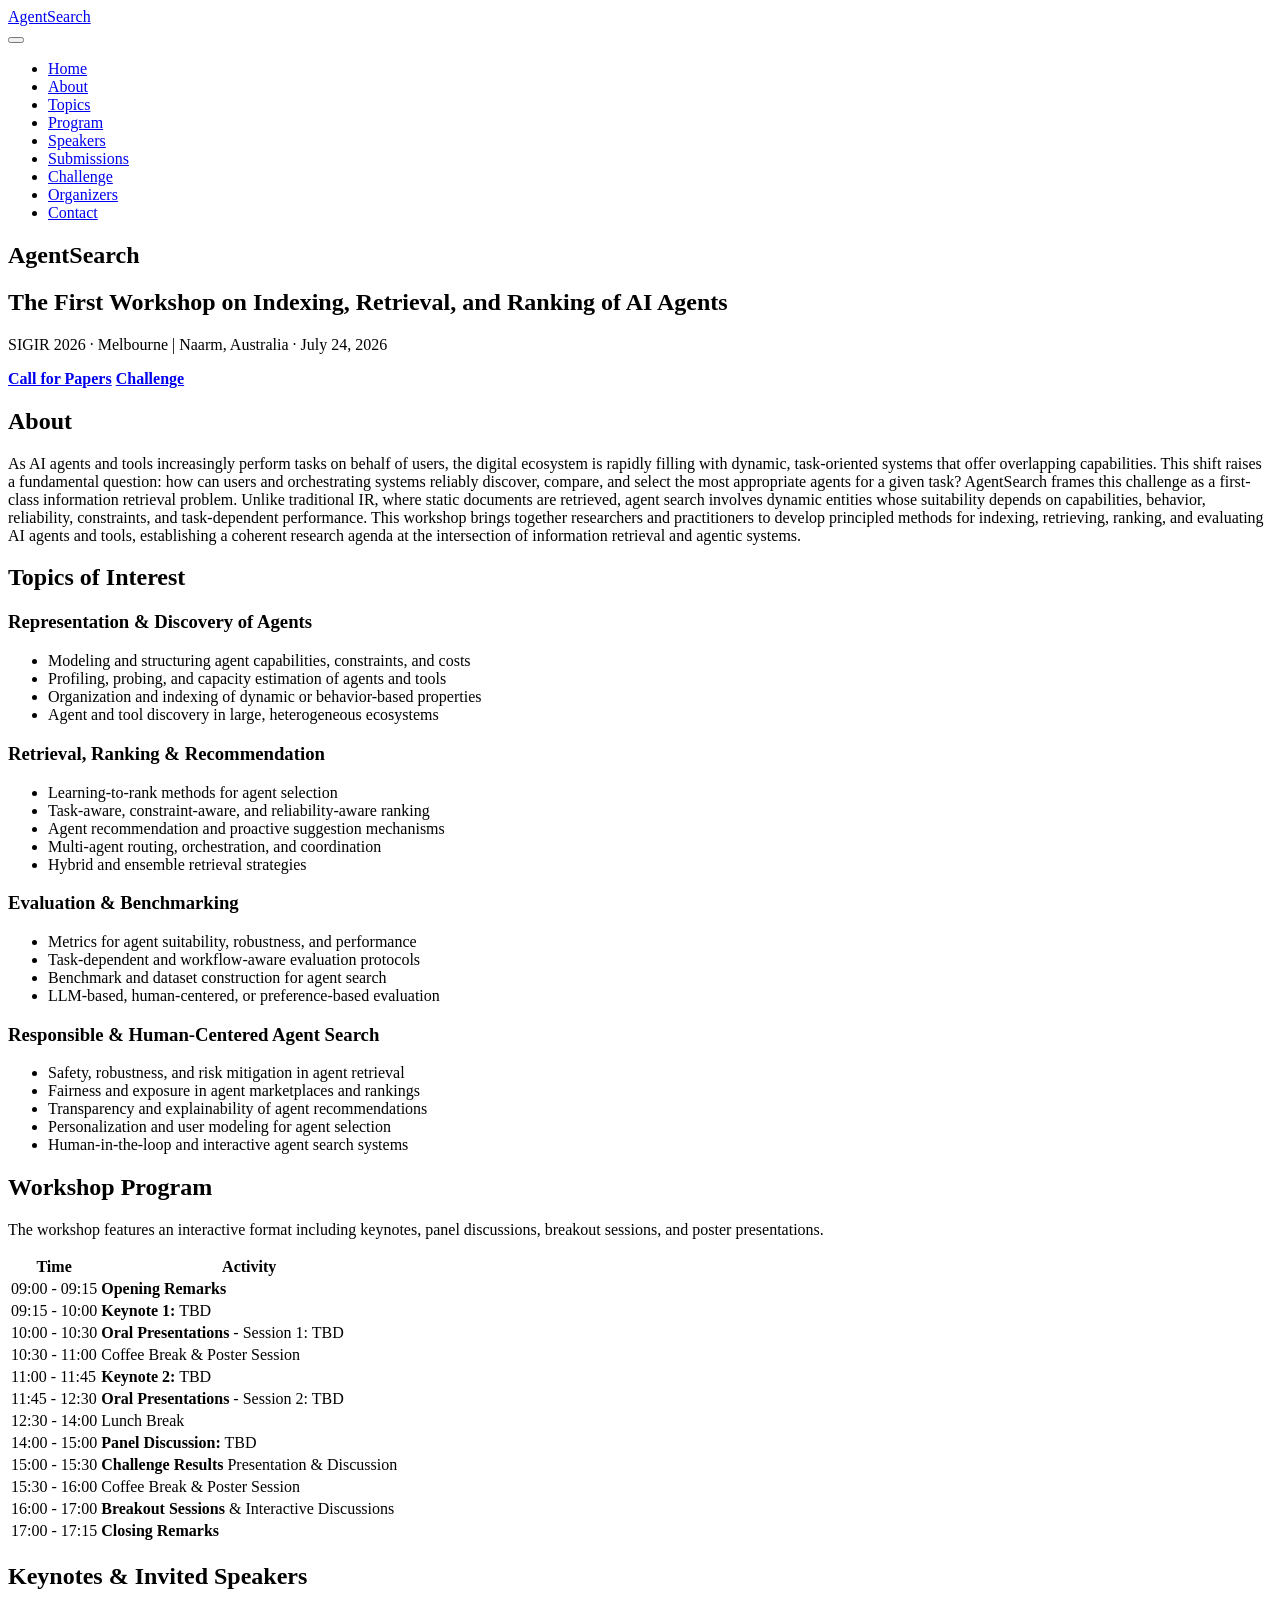
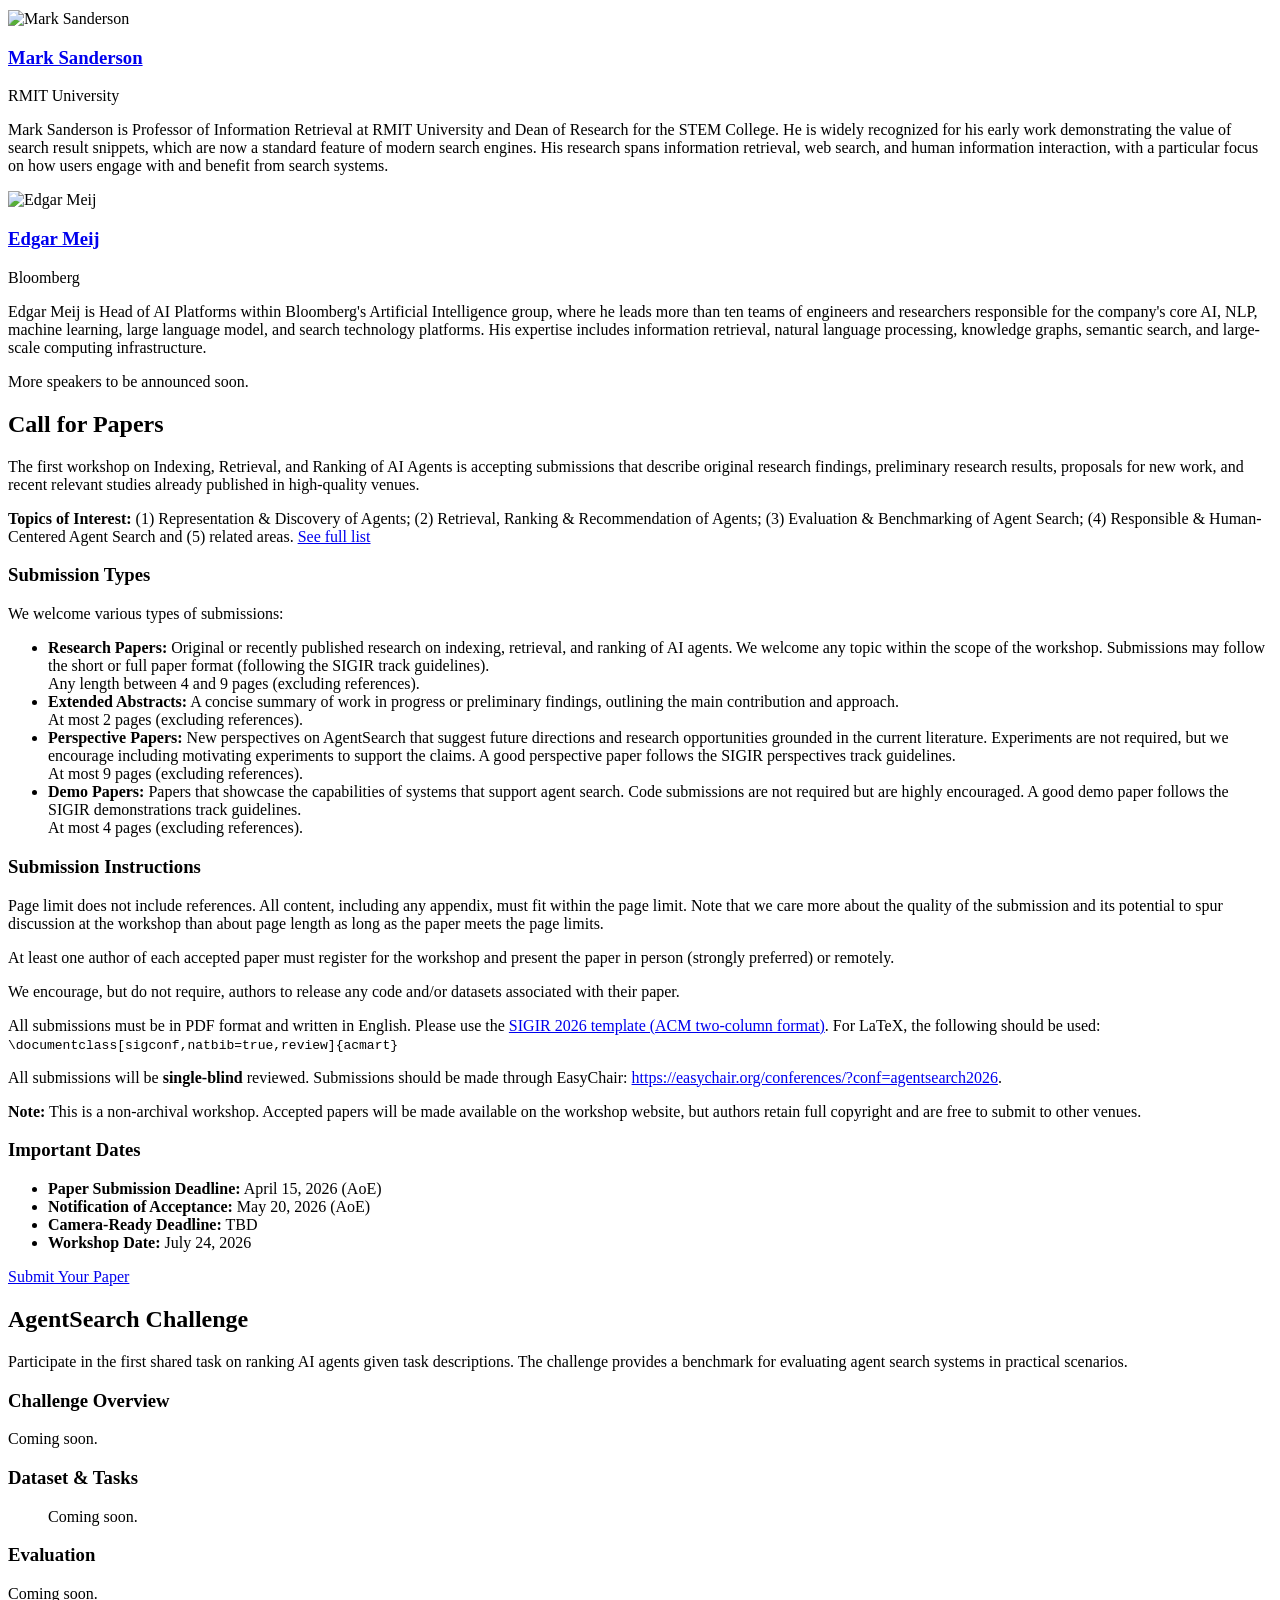
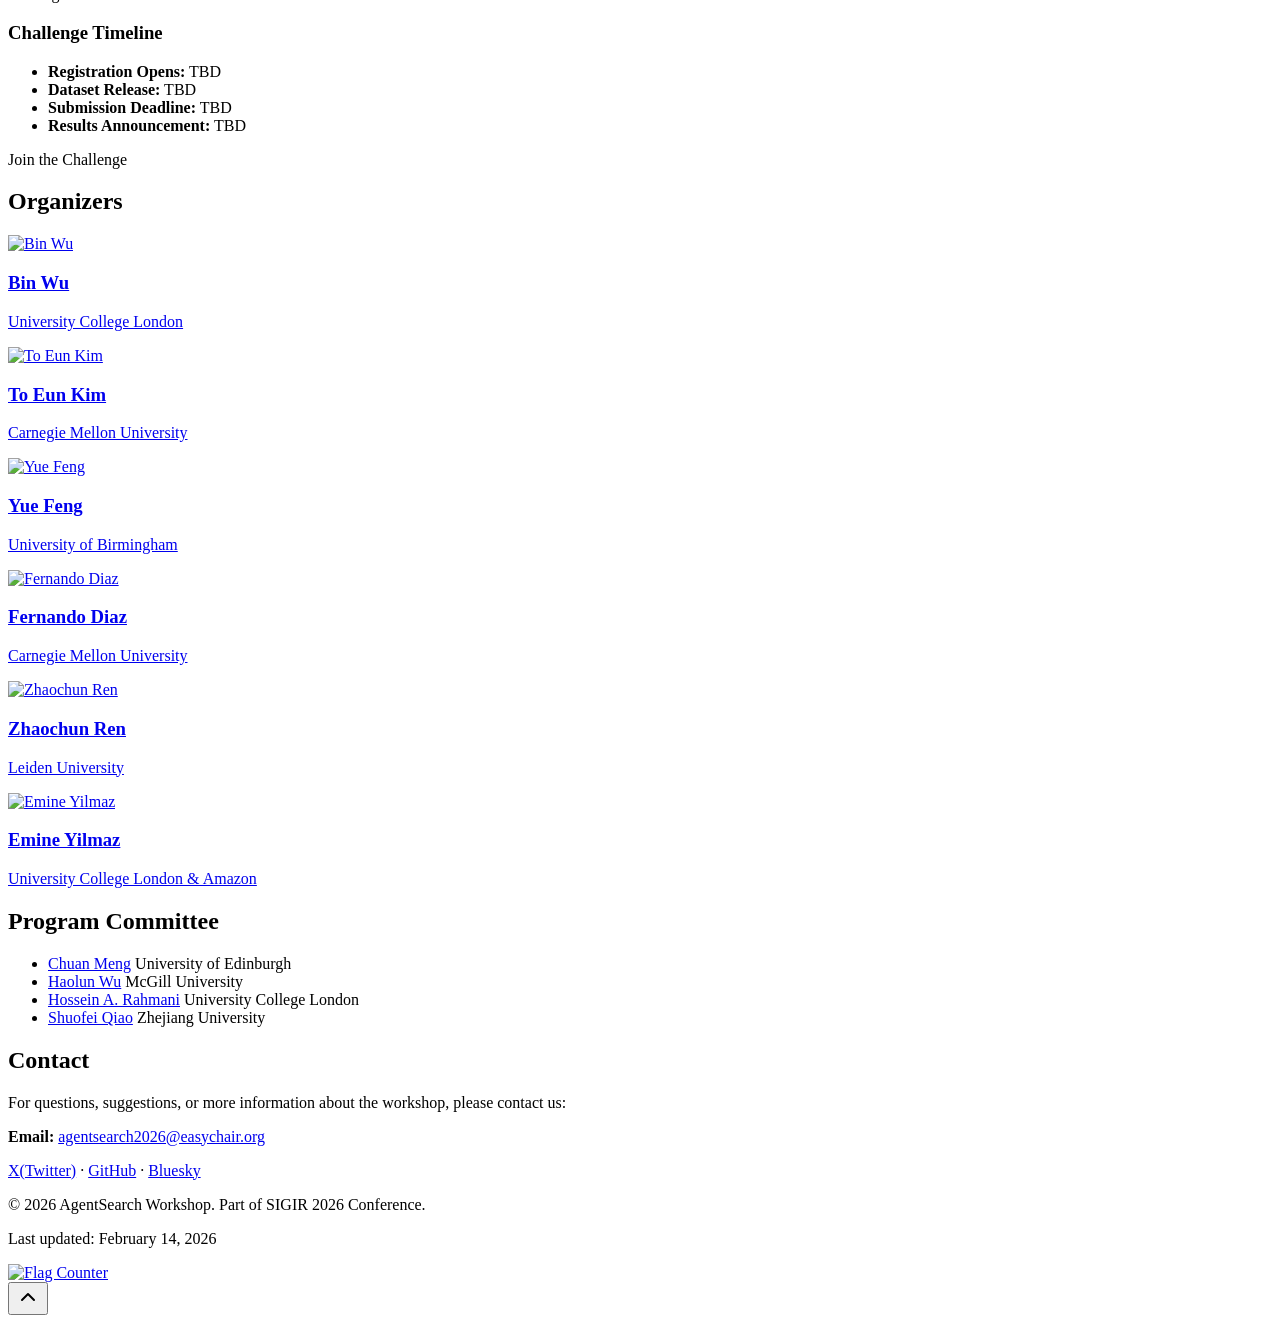
==== index.html @ dbd43ac5 "Add the personal link for PC member" ====
<!DOCTYPE html>
<html lang="en">
<head>
    <meta charset="UTF-8">
    <meta name="viewport" content="width=device-width, initial-scale=1.0">
    <meta name="description" content="AgentSearch Workshop at SIGIR 2026 - The First Workshop on Indexing, Retrieval, and Ranking of AI Agents in Melbourne, Australia">
    <meta name="keywords" content="AI agents, information retrieval, SIGIR, workshop, agent search, ranking, indexing">
    <meta name="author" content="AgentSearch Workshop Organizers">
    
    <!-- Open Graph / Social Media -->
    <meta property="og:type" content="website">
    <meta property="og:title" content="AgentSearch Workshop @ SIGIR 2026">
    <meta property="og:description" content="The First Workshop on Indexing, Retrieval, and Ranking of AI Agents">
    <meta property="og:url" content="https://yourusername.github.io/agentsearch-sigir26/">
    <meta property="og:image" content="https://yourusername.github.io/agentsearch-sigir26/assets/img/logo.png">
    
    <!-- Twitter Card -->
    <meta name="twitter:card" content="summary_large_image">
    <meta name="twitter:title" content="AgentSearch Workshop @ SIGIR 2026">
    <meta name="twitter:description" content="The First Workshop on Indexing, Retrieval, and Ranking of AI Agents">
    
    <!-- Favicon placeholder -->
    <link rel="icon" type="image/png" href="assets/img/favicon.png">
    
    <title>AgentSearch Workshop @ SIGIR 2026</title>
    
    <!-- Google Fonts (optional but lightweight) -->
    <link rel="preconnect" href="https://fonts.googleapis.com">
    <link rel="preconnect" href="https://fonts.gstatic.com" crossorigin>
    <link href="https://fonts.googleapis.com/css2?family=Inter:wght@300;400;500;600;700&display=swap" rel="stylesheet">
    
    <!-- Main Stylesheet -->
    <link rel="stylesheet" href="assets/css/style.css">
</head>
<body>
    <!-- Sticky Navigation -->
    <header class="header">
        <nav class="nav" id="navbar">
            <div class="nav-container">
                <div class="nav-brand">
                    <a href="#home">AgentSearch</a>
                </div>
                
                <!-- Hamburger Menu Button -->
                <button class="nav-toggle" id="navToggle" aria-label="Toggle navigation" aria-expanded="false">
                    <span class="hamburger"></span>
                    <span class="hamburger"></span>
                    <span class="hamburger"></span>
                </button>
                
                <!-- Navigation Menu -->
                <ul class="nav-menu" id="navMenu">
                    <li><a href="#home" class="nav-link active">Home</a></li>
                    <li><a href="#about" class="nav-link">About</a></li>
                    <li><a href="#topics" class="nav-link">Topics</a></li>
                    <li><a href="#program" class="nav-link">Program</a></li>
                    <li><a href="#speakers" class="nav-link">Speakers</a></li>
                    <li><a href="#cfp" class="nav-link">Submissions</a></li>
                    <li><a href="#challenge" class="nav-link">Challenge</a></li>
                    <li><a href="#organizers" class="nav-link">Organizers</a></li>
                    <li><a href="#contact" class="nav-link">Contact</a></li>
                </ul>
            </div>
        </nav>
    </header>

    <!-- Main Content -->
    <main>
        <!-- Hero Section -->
        <section id="home" class="section hero">
            <div class="hero-background"></div>
            <div class="hero-overlay"></div>
            <div class="container">
                <div class="hero-content">
                    <h1 class="hero-title">AgentSearch</h1>
                    <h2 class="hero-subtitle">The First Workshop on Indexing, Retrieval, and Ranking of AI Agents</h2>
                    <p class="hero-conference">SIGIR 2026 · Melbourne | Naarm, Australia · July 24, 2026</p>
                    <div class="hero-buttons">
                        <a href="#cfp" class="btn btn-primary" style="font-weight:700;">Call for Papers</a>
                        <a href="#challenge" class="btn btn-secondary" style="font-weight:700;">Challenge</a>
                    </div>
                </div>
            </div>
        </section>

        <!-- About Section -->
        <section id="about" class="section">
            <div class="container">
                <h2 class="section-title">About</h2>
                <div class="section-content">
                    <p>As AI agents and tools increasingly perform tasks on behalf of users, the digital ecosystem is rapidly filling with dynamic, task-oriented systems that offer overlapping capabilities. This shift raises a fundamental question: how can users and orchestrating systems reliably discover, compare, and select the most appropriate agents for a given task? AgentSearch frames this challenge as a first-class information retrieval problem. Unlike traditional IR, where static documents are retrieved, agent search involves dynamic entities whose suitability depends on capabilities, behavior, reliability, constraints, and task-dependent performance. This workshop brings together researchers and practitioners to develop principled methods for indexing, retrieving, ranking, and evaluating AI agents and tools, establishing a coherent research agenda at the intersection of information retrieval and agentic systems.</p>
                </div>
            </div>
        </section>

        <!-- Topics Section -->
        <section id="topics" class="section section-gray">
            <div class="container">
                <h2 class="section-title">Topics of Interest</h2>
                <div class="topics-grid">
                    <div class="topic-card">
                        <h3>Representation & Discovery of Agents</h3>
                        <ul>
                            <li>Modeling and structuring agent capabilities, constraints, and costs</li>
                            <li>Profiling, probing, and capacity estimation of agents and tools</li>
                            <li>Organization and indexing of dynamic or behavior-based properties</li>
                            <li>Agent and tool discovery in large, heterogeneous ecosystems</li>
                        </ul>
                    </div>
                    
                    <div class="topic-card">
                        <h3>Retrieval, Ranking & Recommendation</h3>
                        <ul>
                            <li>Learning-to-rank methods for agent selection</li>
                            <li>Task-aware, constraint-aware, and reliability-aware ranking</li>
                            <li>Agent recommendation and proactive suggestion mechanisms</li>
                            <li>Multi-agent routing, orchestration, and coordination</li>
                            <li>Hybrid and ensemble retrieval strategies</li>
                        </ul>
                    </div>
                    
                    <div class="topic-card">
                        <h3>Evaluation & Benchmarking</h3>
                        <ul>
                            <li>Metrics for agent suitability, robustness, and performance</li>
                            <li>Task-dependent and workflow-aware evaluation protocols</li>
                            <li>Benchmark and dataset construction for agent search</li>
                            <li>LLM-based, human-centered, or preference-based evaluation</li>
                        </ul>
                    </div>
                    
                    <div class="topic-card">
                        <h3>Responsible & Human-Centered Agent Search</h3>
                        <ul>
                            <li>Safety, robustness, and risk mitigation in agent retrieval</li>
                            <li>Fairness and exposure in agent marketplaces and rankings</li>
                            <li>Transparency and explainability of agent recommendations</li>
                            <li>Personalization and user modeling for agent selection</li>
                            <li>Human-in-the-loop and interactive agent search systems</li>
                        </ul>
                    </div>
                </div>
            </div>
        </section>

        <!-- Program Section -->
        <section id="program" class="section">
            <div class="container">
                <h2 class="section-title">Workshop Program</h2>
                <div class="section-content">
                    <p class="program-note">The workshop features an interactive format including keynotes, panel discussions, breakout sessions, and poster presentations.</p>
                    
                    <div class="schedule-wrapper">
                        <table class="schedule-table">
                            <thead>
                                <tr>
                                    <th>Time</th>
                                    <th>Activity</th>
                                </tr>
                            </thead>
                            <tbody>
                                <tr>
                                    <td>09:00 - 09:15</td>
                                    <td><strong>Opening Remarks</strong></td>
                                </tr>
                                <tr>
                                    <td>09:15 - 10:00</td>
                                    <td><strong>Keynote 1:</strong> TBD</td>
                                </tr>
                                <tr>
                                    <td>10:00 - 10:30</td>
                                    <td><strong>Oral Presentations</strong> - Session 1: TBD</td>
                                </tr>
                                <tr>
                                    <td>10:30 - 11:00</td>
                                    <td>Coffee Break & Poster Session</td>
                                </tr>
                                <tr>
                                    <td>11:00 - 11:45</td>
                                    <td><strong>Keynote 2:</strong> TBD</td>
                                </tr>
                                <tr>
                                    <td>11:45 - 12:30</td>
                                    <td><strong>Oral Presentations</strong> - Session 2: TBD</td>
                                </tr>
                                <tr>
                                    <td>12:30 - 14:00</td>
                                    <td>Lunch Break</td>
                                </tr>
                                <tr>
                                    <td>14:00 - 15:00</td>
                                    <td><strong>Panel Discussion:</strong> TBD</td>
                                </tr>
                                <tr>
                                    <td>15:00 - 15:30</td>
                                    <td><strong>Challenge Results</strong> Presentation & Discussion</td>
                                </tr>
                                <tr>
                                    <td>15:30 - 16:00</td>
                                    <td>Coffee Break & Poster Session</td>
                                </tr>
                                <tr>
                                    <td>16:00 - 17:00</td>
                                    <td><strong>Breakout Sessions</strong> & Interactive Discussions</td>
                                </tr>
                                <tr>
                                    <td>17:00 - 17:15</td>
                                    <td><strong>Closing Remarks</strong></td>
                                </tr>
                            </tbody>
                        </table>
                    </div>
                </div>
            </div>
        </section>

        <!-- Speakers Section -->
        <section id="speakers" class="section section-gray">
            <div class="container">
                <h2 class="section-title">Keynotes & Invited Speakers</h2>
                <div class="speakers-grid">
                    <div class="speaker-card">
                        <img src="assets/img/speakers/mark-sanderson.jpg" alt="Mark Sanderson" class="speaker-photo">
                        <div class="speaker-info">
                            <h3><a href="https://marksanderson.org/" target="_blank" rel="noopener noreferrer">Mark Sanderson</a></h3>
                            <p class="speaker-affiliation">RMIT University</p>
                            <p class="speaker-bio">Mark Sanderson is Professor of Information Retrieval at RMIT University and Dean of Research for the STEM College. He is widely recognized for his early work demonstrating the value of search result snippets, which are now a standard feature of modern search engines. His research spans information retrieval, web search, and human information interaction, with a particular focus on how users engage with and benefit from search systems.</p>
                        </div>
                    </div>
                    
                    <div class="speaker-card">
                        <img src="assets/img/speakers/edgar-meij.jpg" alt="Edgar Meij" class="speaker-photo">
                        <div class="speaker-info">
                            <h3><a href="https://edgar.meij.pro/" target="_blank" rel="noopener noreferrer">Edgar Meij</a></h3>
                            <p class="speaker-affiliation">Bloomberg</p>
                            <p class="speaker-bio">Edgar Meij is Head of AI Platforms within Bloomberg's Artificial Intelligence group, where he leads more than ten teams of engineers and researchers responsible for the company's core AI, NLP, machine learning, large language model, and search technology platforms. His expertise includes information retrieval, natural language processing, knowledge graphs, semantic search, and large-scale computing infrastructure.</p>
                        </div>
                    </div>
                </div>
                <p class="speakers-note">More speakers to be announced soon.</p>
            </div>
        </section>

        <!-- Call for Papers Section -->
        <section id="cfp" class="section">
            <div class="container">
                <h2 class="section-title">Call for Papers</h2>
                <div class="section-content">
                    <p>The first workshop on Indexing, Retrieval, and Ranking of AI Agents is accepting submissions that describe original research findings, preliminary research results, proposals for new work, and recent relevant studies already published in high-quality venues.</p>
                    
                    <div class="cfp-topics-ref" style="margin-bottom:1em;">
                                            <strong>Topics of Interest:</strong> (1) Representation & Discovery of Agents; (2) Retrieval, Ranking & Recommendation of Agents; (3) Evaluation & Benchmarking of Agent Search; (4) Responsible & Human-Centered Agent Search and (5) related areas. <a href="#topics" class="cfp-topics-link">See full list</a>
                    </div>

                    <h3>Submission Types</h3>
                    We welcome various types of submissions:
                    <ul class="cfp-list">
                        <li>
                            <strong>Research Papers:</strong>
                            Original or recently published research on indexing, retrieval, and ranking of AI agents.
                            We welcome any topic within the scope of the workshop.
                            Submissions may follow the short or full paper format (following the SIGIR track guidelines).
                            <br>
                            Any length between 4 and 9 pages (excluding references).
                        </li>
                        <li>
                            <strong>Extended Abstracts:</strong>
                            A concise summary of work in progress or preliminary findings, outlining the main contribution and approach.
                            <br>
                            At most 2 pages (excluding references).
                        </li>
                        <li>
                            <strong>Perspective Papers:</strong>
                            New perspectives on AgentSearch that suggest future directions and research opportunities grounded in the current literature.
                            Experiments are not required, but we encourage including motivating experiments to support the claims.
                            A good perspective paper follows the SIGIR perspectives track guidelines.
                            <br>
                            At most 9 pages (excluding references).
                        </li>
                        <li>
                            <strong>Demo Papers:</strong>
                            Papers that showcase the capabilities of systems that support agent search.
                            Code submissions are not required but are highly encouraged.
                            A good demo paper follows the SIGIR demonstrations track guidelines.
                            <br>
                            At most 4 pages (excluding references).
                        </li>
                    </ul>
                    
                    <h3>Submission Instructions</h3>
                    <p>
                        Page limit does not include references. All content, including any appendix, must fit within the page limit.
                        Note that we care more about the quality of the submission and its potential to spur discussion at the workshop than about page length as long as the paper meets the page limits.
                    </p>
                    <p>
                        At least one author of each accepted paper must register for the workshop and present the paper in person (strongly preferred) or remotely.
                    </p>
                    <p>
                        We encourage, but do not require, authors to release any code and/or datasets associated with their paper.
                    </p>
                    <p>
                        All submissions must be in PDF format and written in English.
                        Please use the <a href="https://sigir2026.org/en-AU/pages/submissions/full-papers-track" target="_blank" rel="noopener">SIGIR 2026 template (ACM two-column format)</a>.

                        For LaTeX, the following should be used:
                        <br>
                        <code>\documentclass[sigconf,natbib=true,review]{acmart}</code>
                    </p>
                    <p>
                        All submissions will be <strong>single-blind</strong> reviewed. 
                        Submissions should be made through EasyChair: <a href="https://easychair.org/conferences/?conf=agentsearch2026" target="_blank" rel="noopener">https://easychair.org/conferences/?conf=agentsearch2026</a>.
                    </p>
                    
                    <p class="cfp-note"><strong>Note:</strong> This is a non-archival workshop. Accepted papers will be made available on the workshop website, but authors retain full copyright and are free to submit to other venues.</p>
                    
                    <div class="cfp-dates">
                        <h3>Important Dates</h3>
                        <ul class="dates-list">
                            <li><strong>Paper Submission Deadline:</strong> April 15, 2026 (AoE)</li>
                            <li><strong>Notification of Acceptance:</strong> May 20, 2026 (AoE)</li>
                            <li><strong>Camera-Ready Deadline:</strong> TBD</li>
                            <li><strong>Workshop Date:</strong> July 24, 2026</li>
                        </ul>
                    </div>
                    
                    <div class="cfp-button-wrapper">
                        <a href="https://easychair.org/conferences/?conf=agentsearch2026" class="btn btn-primary" target="_blank" rel="noopener noreferrer">Submit Your Paper</a>
                        <!-- <a class="btn btn-disabled" target="_blank" rel="noopener noreferrer">Submit Your Paper</a> -->
                    </div>
                </div>
            </div>
        </section>

        <!-- Challenge Section -->
        <section id="challenge" class="section section-gray">
            <div class="container">
                <h2 class="section-title">AgentSearch Challenge</h2>
                <div class="section-content">
                    <p>Participate in the first shared task on ranking AI agents given task descriptions. The challenge provides a benchmark for evaluating agent search systems in practical scenarios.</p>
                    
                    <!-- <h3>Challenge Overview</h3>
                    <p>Participants will develop systems that rank a collection of AI agents based on their suitability for completing specific tasks. Agents vary in their capabilities, API interfaces, performance characteristics, and domain expertise. The challenge includes diverse tasks spanning multiple domains to test the generalizability of ranking approaches.</p>
                    
                    <h3>Dataset & Tasks</h3>
                    <ul class="challenge-list">
                        <li><strong>Agent Collection:</strong> 500+ documented AI agents with capability descriptions, API specifications, and performance metadata</li>
                        <li><strong>Task Queries:</strong> 200+ task descriptions covering information retrieval, data analysis, content generation, and decision support scenarios</li>
                        <li><strong>Ground Truth:</strong> Relevance judgments based on agent execution results and expert assessments</li>
                    </ul>
                    
                    <h3>Evaluation</h3>
                    <p>Systems will be evaluated using standard IR metrics (NDCG, MAP, MRR) as well as task-specific metrics considering agent performance, cost, and latency. Participants can submit up to 5 runs for evaluation.</p>
                     -->

                    <h3>Challenge Overview</h3>
                    <p>Coming soon.</p>
                    
                    <h3>Dataset & Tasks</h3>
                    <ul class="challenge-list">
                        Coming soon.
                    </ul>
                    
                    <h3>Evaluation</h3>
                    <p>Coming soon.</p>
                    
                    <div class="challenge-timeline">
                        <h3>Challenge Timeline</h3>
                        <ul class="dates-list">
                            <li><strong>Registration Opens:</strong> TBD</li>
                            <li><strong>Dataset Release:</strong> TBD</li>
                            <li><strong>Submission Deadline:</strong> TBD</li>
                            <li><strong>Results Announcement:</strong> TBD</li>
                        </ul>
                    </div>
                    
                    <div class="challenge-button-wrapper">
                        <!-- <a href="https://github.com/agentsearch/challenge-2026" class="btn btn-primary" target="_blank" rel="noopener noreferrer">Join the Challenge</a> -->
                        <a class="btn btn-disabled" target="_blank" rel="noopener noreferrer">Join the Challenge</a>
                    </div>
                </div>
            </div>
        </section>

        <!-- Organizers Section -->
        <section id="organizers" class="section">
            <div class="container">
                <h2 class="section-title">Organizers</h2>
                <div class="organizers-grid">
                    <div class="organizer-card">
                        <a href="https://uk.linkedin.com/in/bin-wu-a915601a5" target="_blank" rel="noopener noreferrer" class="organizer-link">
                            <img src="assets/img/organizers/bin-wu.jpg" alt="Bin Wu" class="organizer-photo">
                            <h3>Bin Wu</h3>
                            <p class="organizer-affiliation">University College London</p>
                        </a>
                    </div>
                    
                    <div class="organizer-card">
                        <a href="https://kimdanny.github.io/" target="_blank" rel="noopener noreferrer" class="organizer-link">
                            <img src="assets/img/organizers/toeun-kim.jpeg" alt="To Eun Kim" class="organizer-photo">
                            <h3>To Eun Kim</h3>
                            <p class="organizer-affiliation">Carnegie Mellon University</p>
                        </a>
                    </div>
                    
                    <div class="organizer-card">
                        <a href="https://fengyue-leah.github.io/" target="_blank" rel="noopener noreferrer" class="organizer-link">
                            <img src="assets/img/organizers/yue-feng.jpeg" alt="Yue Feng" class="organizer-photo">
                            <h3>Yue Feng</h3>
                            <p class="organizer-affiliation">University of Birmingham</p>
                        </a>
                    </div>
                    
                    <div class="organizer-card">
                        <a href="https://841.io/" target="_blank" rel="noopener noreferrer" class="organizer-link">
                            <img src="assets/img/organizers/fernando-diaz.jpg" alt="Fernando Diaz" class="organizer-photo">
                            <h3>Fernando Diaz</h3>
                            <p class="organizer-affiliation">Carnegie Mellon University</p>
                        </a>
                    </div>
                    
                    <div class="organizer-card">
                        <a href="https://renzhaochun.github.io/" target="_blank" rel="noopener noreferrer" class="organizer-link">
                            <img src="assets/img/organizers/zhaochun-ren.jpeg" alt="Zhaochun Ren" class="organizer-photo">
                            <h3>Zhaochun Ren</h3>
                            <p class="organizer-affiliation">Leiden University</p>
                        </a>
                    </div>
                    
                    <div class="organizer-card">
                        <a href="https://sites.google.com/site/emineyilmaz/" target="_blank" rel="noopener noreferrer" class="organizer-link">
                            <img src="assets/img/organizers/emine-yilmaz.jpg" alt="Emine Yilmaz" class="organizer-photo">
                            <h3>Emine Yilmaz</h3>
                            <p class="organizer-affiliation">University College London & Amazon</p>
                        </a>
                    </div>
                </div>
            </div>
        </section>

        <!-- Program Committee Section -->
        <section id="pc" class="section section-gray">
            <div class="container">
                <h2 class="section-title">Program Committee</h2>
                <div class="section-content">
                    <ul class="pc-list">
                        <li><a href="https://chuanmeng.github.io/" target="_blank" rel="noopener noreferrer" class="pc-link"><span class="pc-name">Chuan Meng</span></a> <span class="pc-affiliation">University of Edinburgh</span></li>
                        <li><a href="https://haolun-wu.github.io/" target="_blank" rel="noopener noreferrer" class="pc-link"><span class="pc-name">Haolun Wu</span></a> <span class="pc-affiliation">McGill University</span></li>
                        <li><a href="https://rahmanidashti.github.io/" target="_blank" rel="noopener noreferrer" class="pc-link"><span class="pc-name">Hossein A. Rahmani</span></a> <span class="pc-affiliation">University College London</span></li>
                        <li><a href="https://gooodte.github.io/" target="_blank" rel="noopener noreferrer" class="pc-link"><span class="pc-name">Shuofei Qiao</span></a> <span class="pc-affiliation">Zhejiang University</span></li>
                        <!-- Add more PC members as needed -->
                    </ul>
                </div>
            </div>
        </section>

        <!-- Contact Section -->
        <section id="contact" class="section section-gray">
            <div class="container">
                <h2 class="section-title">Contact</h2>
                <div class="section-content contact-content">
                    <p>For questions, suggestions, or more information about the workshop, please contact us:</p>
                    <p class="contact-email">
                        <strong>Email:</strong> <a href="mailto:agentsearch2026@easychair.org">agentsearch2026@easychair.org</a>
                    </p>
                    
                    <div class="social-links">
                        <a href="https://x.com/AgentSearchIR" target="_blank" rel="noopener noreferrer" aria-label="Twitter">X(Twitter)</a>
                        <span class="separator">·</span>
                        <a href="https://github.com/Agent-Search" target="_blank" rel="noopener noreferrer" aria-label="GitHub">GitHub</a>
                        <span class="separator">·</span>
                        <a href="https://bsky.app/profile/agentsearch.bsky.social" target="_blank" rel="noopener noreferrer" aria-label="Bluesky">Bluesky</a>
                    </div>
                </div>
            </div>
        </section>
    </main>

    <!-- Footer -->
    <footer class="footer">
        <div class="container">
            <p>&copy; 2026 AgentSearch Workshop. Part of SIGIR 2026 Conference.</p>
            <p class="footer-update">Last updated: February 14, 2026</p>
            <!-- Visitor Counter -->
            <div class="visitor-counter">
                <a href="https://info.flagcounter.com/ysKc" target="_blank" rel="noopener noreferrer">
                    <img src="https://s01.flagcounter.com/count2/ysKc/bg_FFFFFF/txt_000000/border_CCCCCC/columns_8/maxflags_12/viewers_0/labels_1/pageviews_1/flags_0/percent_0/" alt="Flag Counter" border="0">
                </a>
            </div>
        </div>
    </footer>

    <!-- Back to Top Button -->
    <button id="backToTop" class="back-to-top" aria-label="Back to top">
        <svg width="24" height="24" viewBox="0 0 24 24" fill="none" stroke="currentColor" stroke-width="2" stroke-linecap="round" stroke-linejoin="round">
            <polyline points="18 15 12 9 6 15"></polyline>
        </svg>
    </button>

    <!-- Main JavaScript -->
    <script src="assets/js/main.js"></script>
</body>
</html>
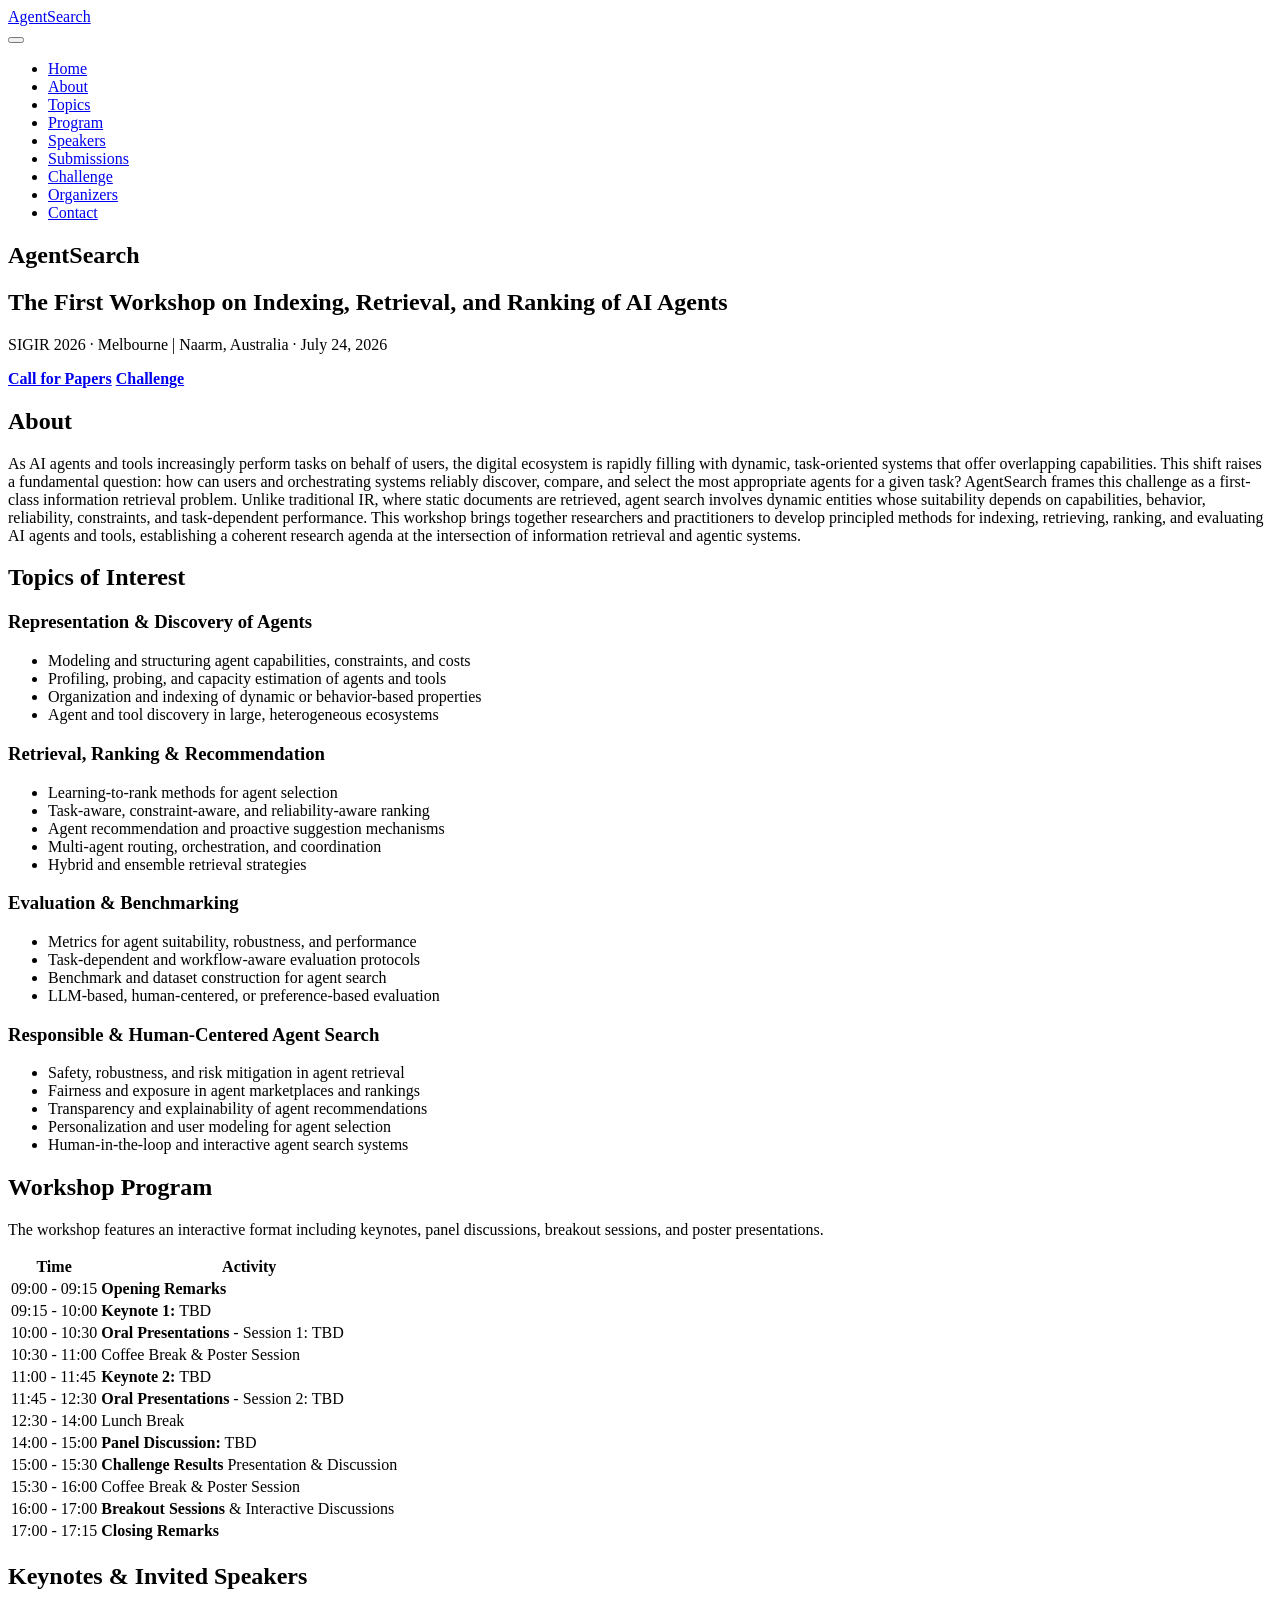
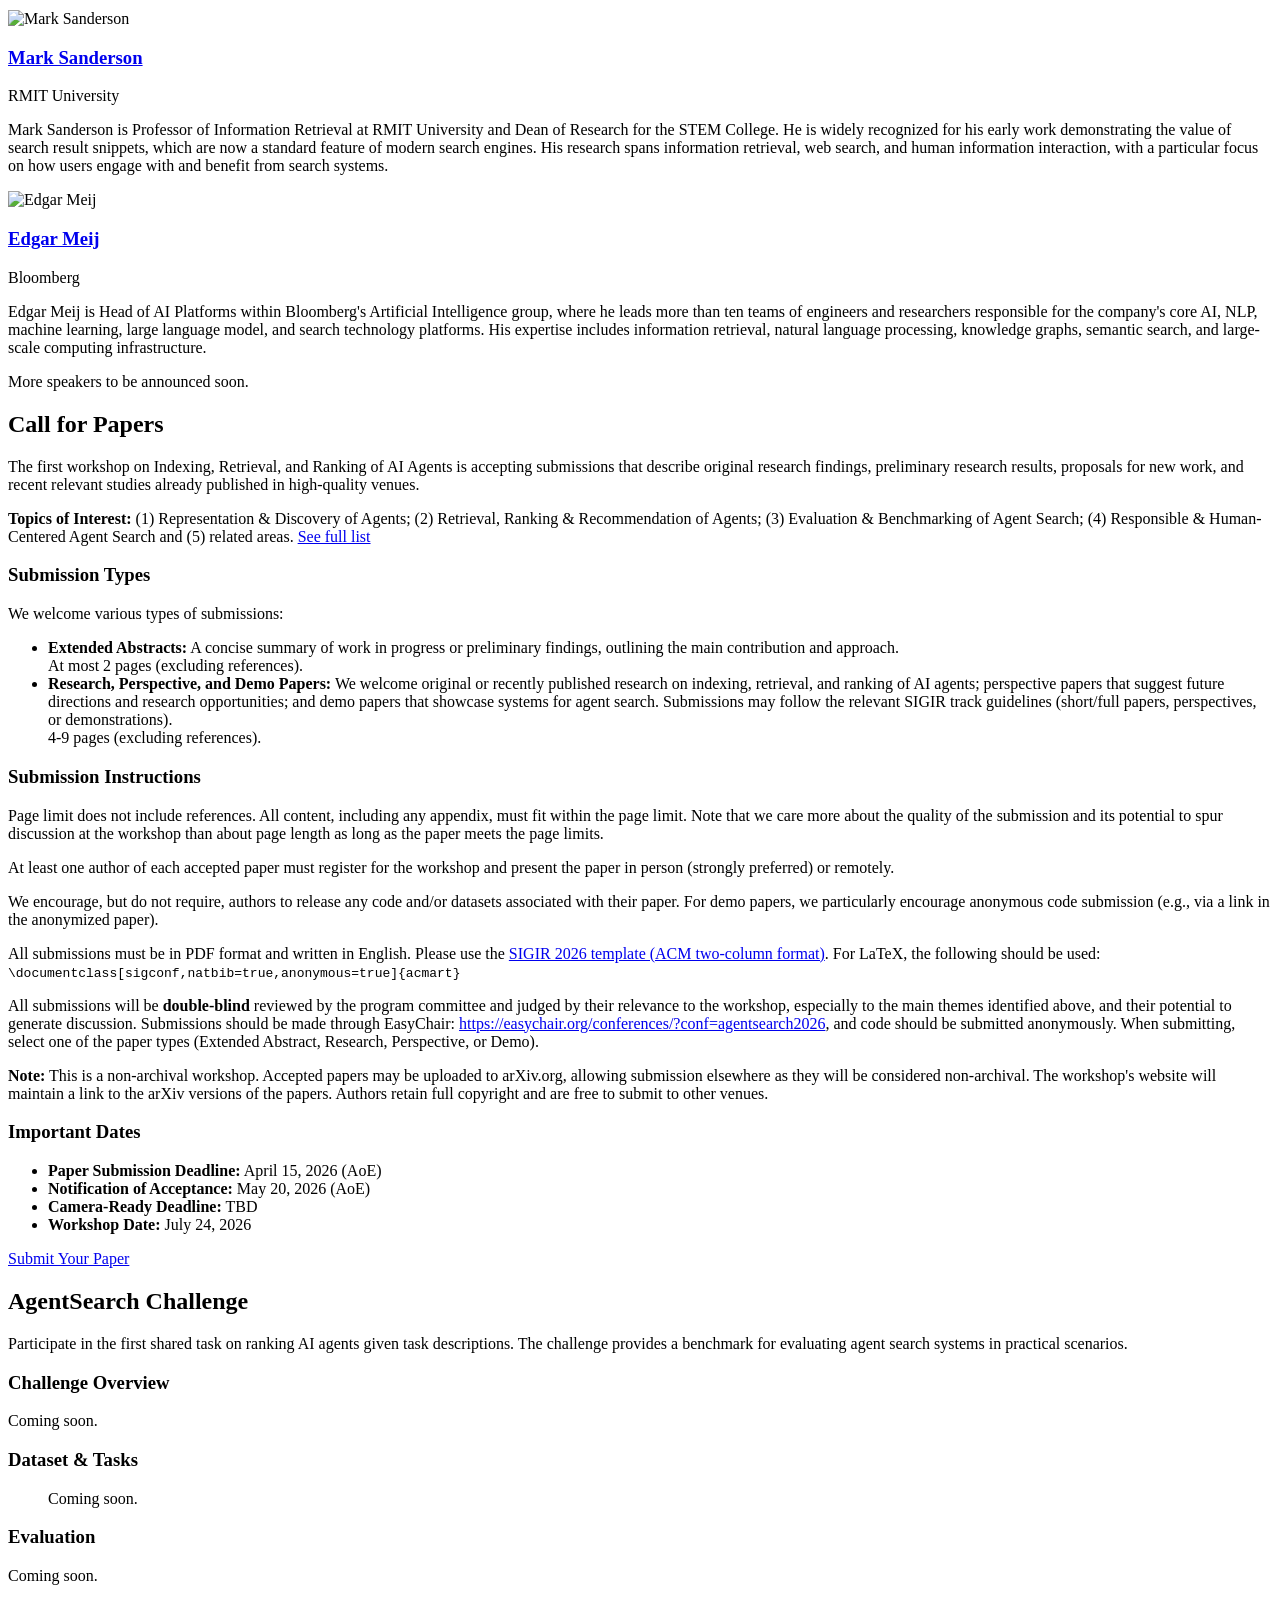
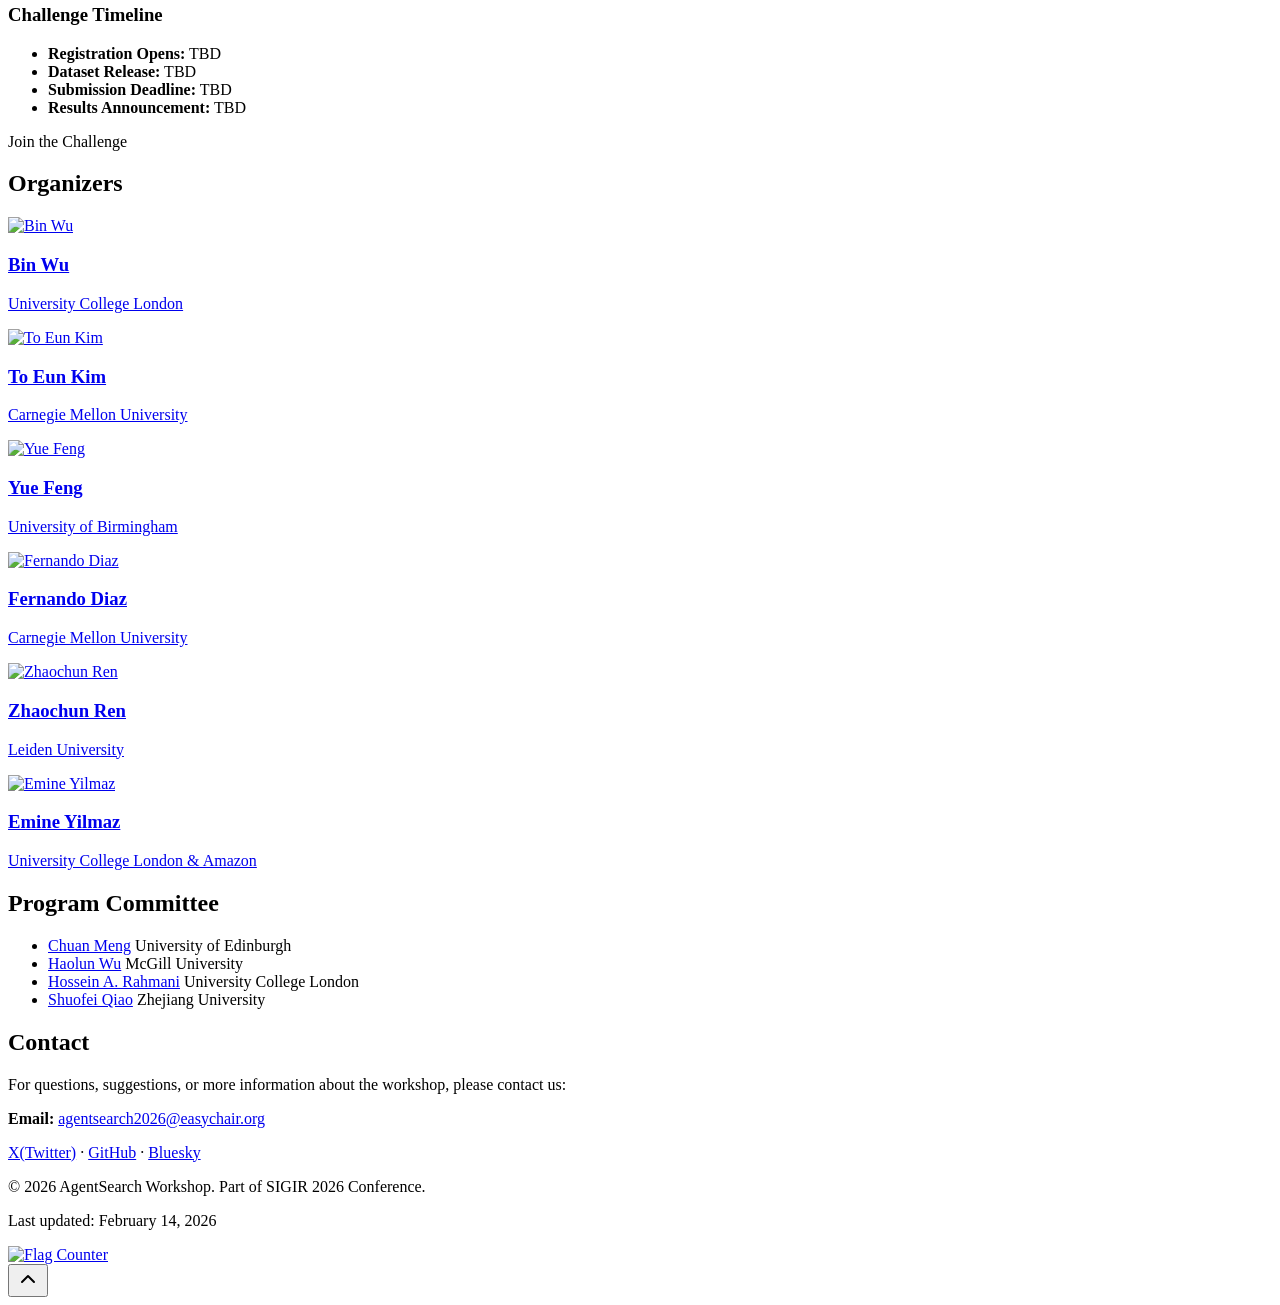
==== commit 83035e62: "Merge pull request #8 from kimdanny/main cfp edit" ====
--- a/index.html
+++ b/index.html
@@ -11,8 +11,8 @@
     <meta property="og:type" content="website">
     <meta property="og:title" content="AgentSearch Workshop @ SIGIR 2026">
     <meta property="og:description" content="The First Workshop on Indexing, Retrieval, and Ranking of AI Agents">
-    <meta property="og:url" content="https://yourusername.github.io/agentsearch-sigir26/">
-    <meta property="og:image" content="https://yourusername.github.io/agentsearch-sigir26/assets/img/logo.png">
+    <meta property="og:url" content="https://agent-search.github.io/agentsearch-sigir26/">
+    <meta property="og:image" content="https://agent-search.github.io/agentsearch-sigir26/assets/img/logo.png">
     
     <!-- Twitter Card -->
     <meta name="twitter:card" content="summary_large_image">
@@ -256,34 +256,19 @@
                     We welcome various types of submissions:
                     <ul class="cfp-list">
                         <li>
-                            <strong>Research Papers:</strong>
-                            Original or recently published research on indexing, retrieval, and ranking of AI agents.
-                            We welcome any topic within the scope of the workshop.
-                            Submissions may follow the short or full paper format (following the SIGIR track guidelines).
-                            <br>
-                            Any length between 4 and 9 pages (excluding references).
-                        </li>
-                        <li>
                             <strong>Extended Abstracts:</strong>
                             A concise summary of work in progress or preliminary findings, outlining the main contribution and approach.
                             <br>
                             At most 2 pages (excluding references).
                         </li>
                         <li>
-                            <strong>Perspective Papers:</strong>
-                            New perspectives on AgentSearch that suggest future directions and research opportunities grounded in the current literature.
-                            Experiments are not required, but we encourage including motivating experiments to support the claims.
-                            A good perspective paper follows the SIGIR perspectives track guidelines.
+                            <strong>Research, Perspective, and Demo Papers:</strong>
+                            We welcome original or recently published research on indexing, retrieval, and ranking of AI agents; 
+                            perspective papers that suggest future directions and research opportunities; 
+                            and demo papers that showcase systems for agent search. 
+                            Submissions may follow the relevant SIGIR track guidelines (short/full papers, perspectives, or demonstrations).
                             <br>
-                            At most 9 pages (excluding references).
-                        </li>
-                        <li>
-                            <strong>Demo Papers:</strong>
-                            Papers that showcase the capabilities of systems that support agent search.
-                            Code submissions are not required but are highly encouraged.
-                            A good demo paper follows the SIGIR demonstrations track guidelines.
-                            <br>
-                            At most 4 pages (excluding references).
+                            4-9 pages (excluding references).
                         </li>
                     </ul>
                     
@@ -297,6 +282,7 @@
                     </p>
                     <p>
                         We encourage, but do not require, authors to release any code and/or datasets associated with their paper.
+                        For demo papers, we particularly encourage anonymous code submission (e.g., via a link in the anonymized paper).
                     </p>
                     <p>
                         All submissions must be in PDF format and written in English.
@@ -304,14 +290,20 @@
 
                         For LaTeX, the following should be used:
                         <br>
-                        <code>\documentclass[sigconf,natbib=true,review]{acmart}</code>
+                        <code>\documentclass[sigconf,natbib=true,anonymous=true]{acmart}</code>
                     </p>
                     <p>
-                        All submissions will be <strong>single-blind</strong> reviewed. 
-                        Submissions should be made through EasyChair: <a href="https://easychair.org/conferences/?conf=agentsearch2026" target="_blank" rel="noopener">https://easychair.org/conferences/?conf=agentsearch2026</a>.
-                    </p>
-                    
-                    <p class="cfp-note"><strong>Note:</strong> This is a non-archival workshop. Accepted papers will be made available on the workshop website, but authors retain full copyright and are free to submit to other venues.</p>
+                        All submissions will be <strong>double-blind</strong> reviewed by the program committee and judged by their relevance to the workshop, especially to the main themes identified above, and their potential to generate discussion. 
+                        Submissions should be made through EasyChair: <a href="https://easychair.org/conferences/?conf=agentsearch2026" target="_blank" rel="noopener">https://easychair.org/conferences/?conf=agentsearch2026</a>, and code should be submitted anonymously.
+                        When submitting, select one of the paper types (Extended Abstract, Research, Perspective, or Demo).
+                    </p>
+                    
+                    <p class="cfp-note">
+                        <strong>Note:</strong> This is a non-archival workshop. 
+                        Accepted papers may be uploaded to arXiv.org, allowing submission elsewhere as they will be considered non-archival. 
+                        The workshop's website will maintain a link to the arXiv versions of the papers.
+                        Authors retain full copyright and are free to submit to other venues.
+                    </p>
                     
                     <div class="cfp-dates">
                         <h3>Important Dates</h3>
@@ -387,7 +379,7 @@
                 <h2 class="section-title">Organizers</h2>
                 <div class="organizers-grid">
                     <div class="organizer-card">
-                        <a href="https://uk.linkedin.com/in/bin-wu-a915601a5" target="_blank" rel="noopener noreferrer" class="organizer-link">
+                        <a href="https://bingo-w.github.io/" target="_blank" rel="noopener noreferrer" class="organizer-link">
                             <img src="assets/img/organizers/bin-wu.jpg" alt="Bin Wu" class="organizer-photo">
                             <h3>Bin Wu</h3>
                             <p class="organizer-affiliation">University College London</p>
@@ -443,10 +435,11 @@
                 <h2 class="section-title">Program Committee</h2>
                 <div class="section-content">
                     <ul class="pc-list">
-                        <li><a href="https://chuanmeng.github.io/" target="_blank" rel="noopener noreferrer" class="pc-link"><span class="pc-name">Chuan Meng</span></a> <span class="pc-affiliation">University of Edinburgh</span></li>
-                        <li><a href="https://haolun-wu.github.io/" target="_blank" rel="noopener noreferrer" class="pc-link"><span class="pc-name">Haolun Wu</span></a> <span class="pc-affiliation">McGill University</span></li>
-                        <li><a href="https://rahmanidashti.github.io/" target="_blank" rel="noopener noreferrer" class="pc-link"><span class="pc-name">Hossein A. Rahmani</span></a> <span class="pc-affiliation">University College London</span></li>
-                        <li><a href="https://gooodte.github.io/" target="_blank" rel="noopener noreferrer" class="pc-link"><span class="pc-name">Shuofei Qiao</span></a> <span class="pc-affiliation">Zhejiang University</span></li>
+                        <li><a href="https://chuanmeng.github.io/" target="_blank" rel="noopener noreferrer" class="pc-link">Chuan Meng</a> <span class="pc-affiliation">University of Edinburgh</span></li>
+                        <li><a href="https://haolun-wu.github.io/" target="_blank" rel="noopener noreferrer" class="pc-link">Haolun Wu</a> <span class="pc-affiliation">McGill University</span></li>
+                        <li><a href="https://rahmanidashti.github.io/" target="_blank" rel="noopener noreferrer" class="pc-link">Hossein A. Rahmani</a> <span class="pc-affiliation">University College London</span></li>
+                        <li><a href="https://gooodte.github.io/" target="_blank" rel="noopener noreferrer" class="pc-link">Shuofei Qiao</a> <span class="pc-affiliation">Zhejiang University</span></li>
+
                         <!-- Add more PC members as needed -->
                     </ul>
                 </div>
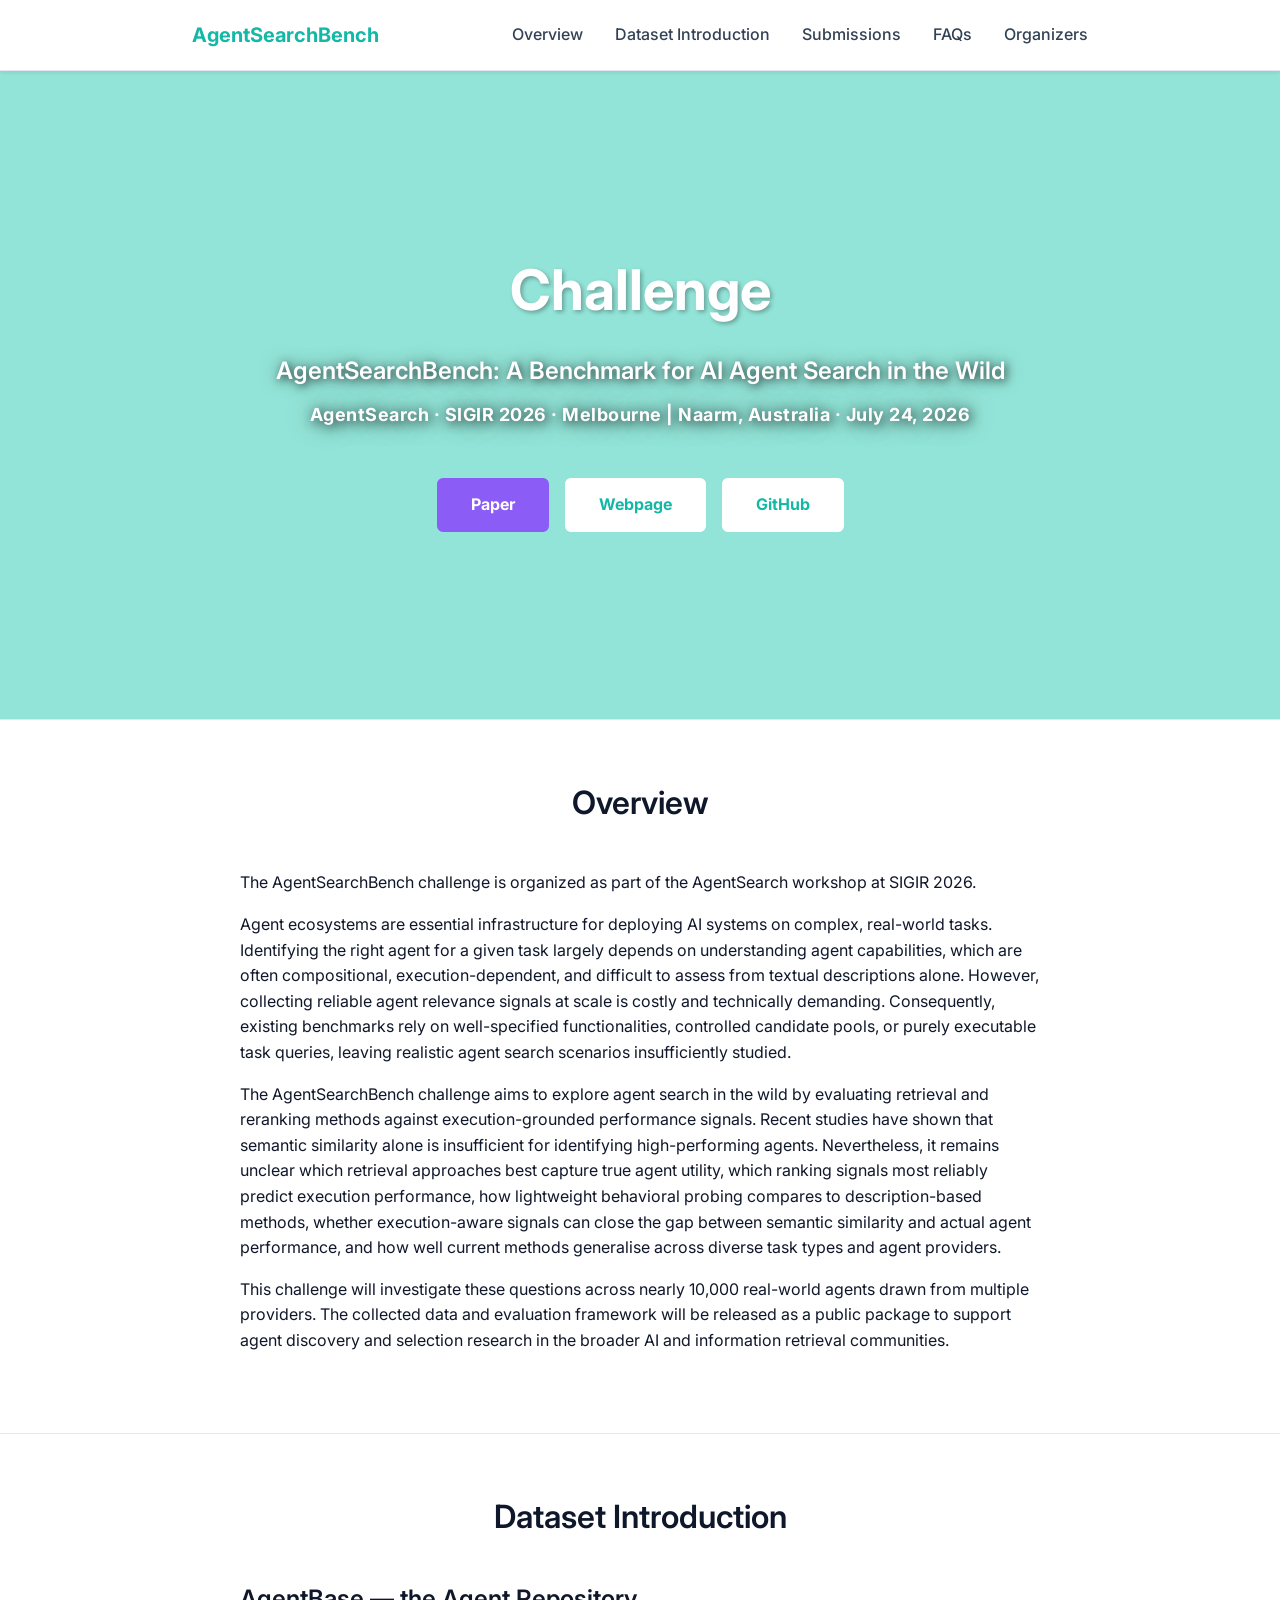
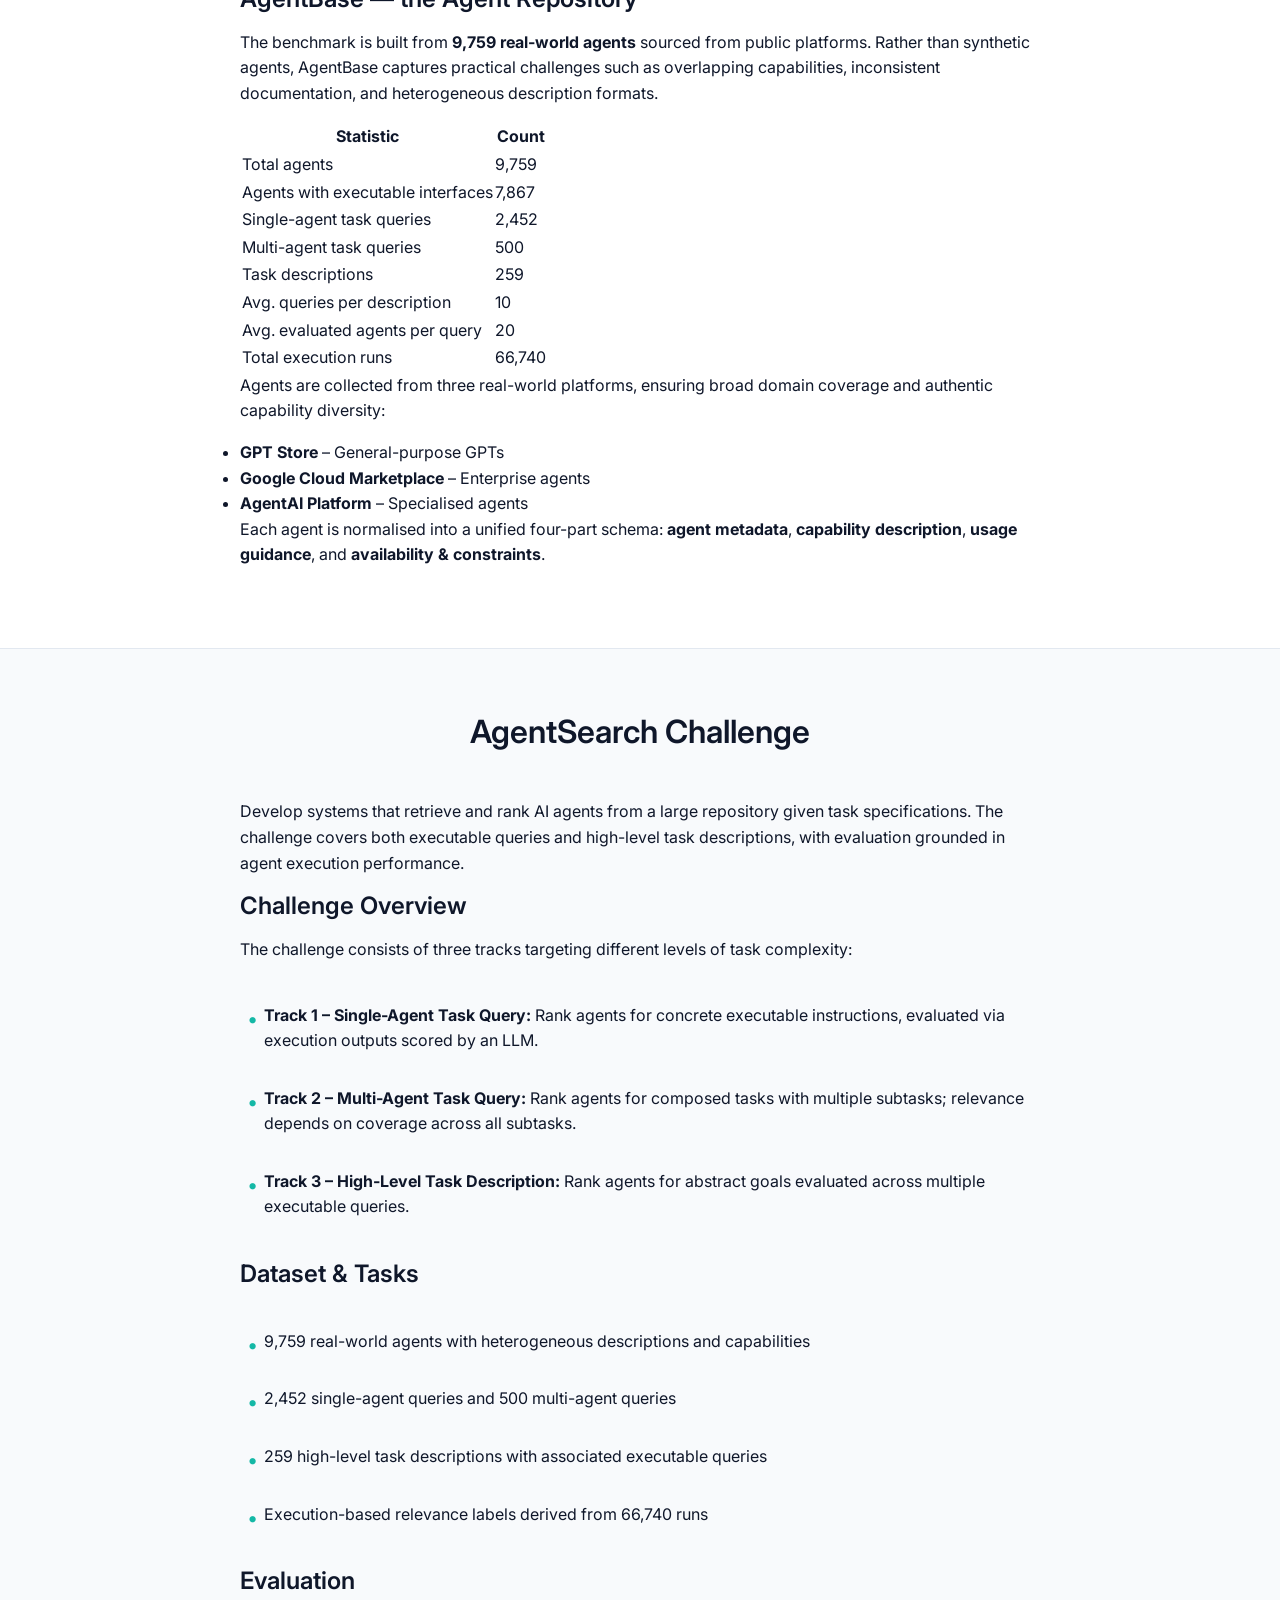
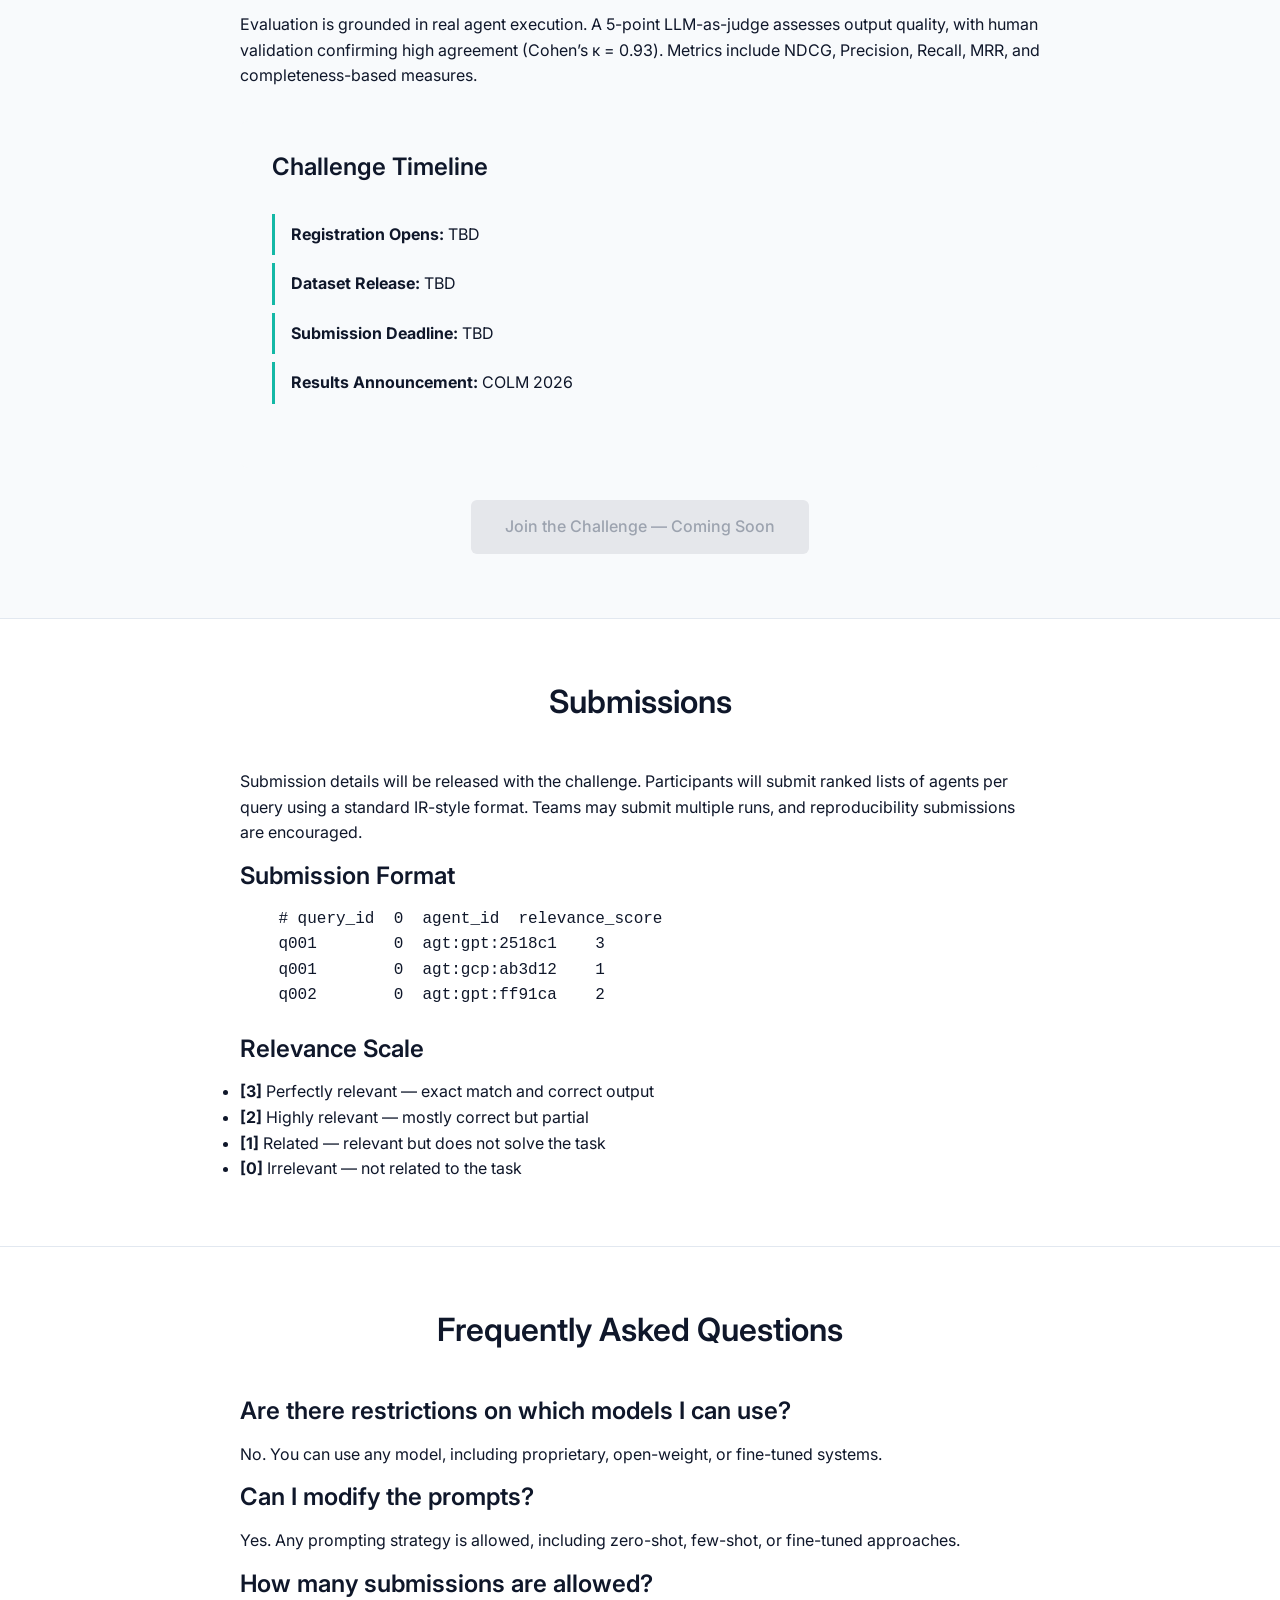
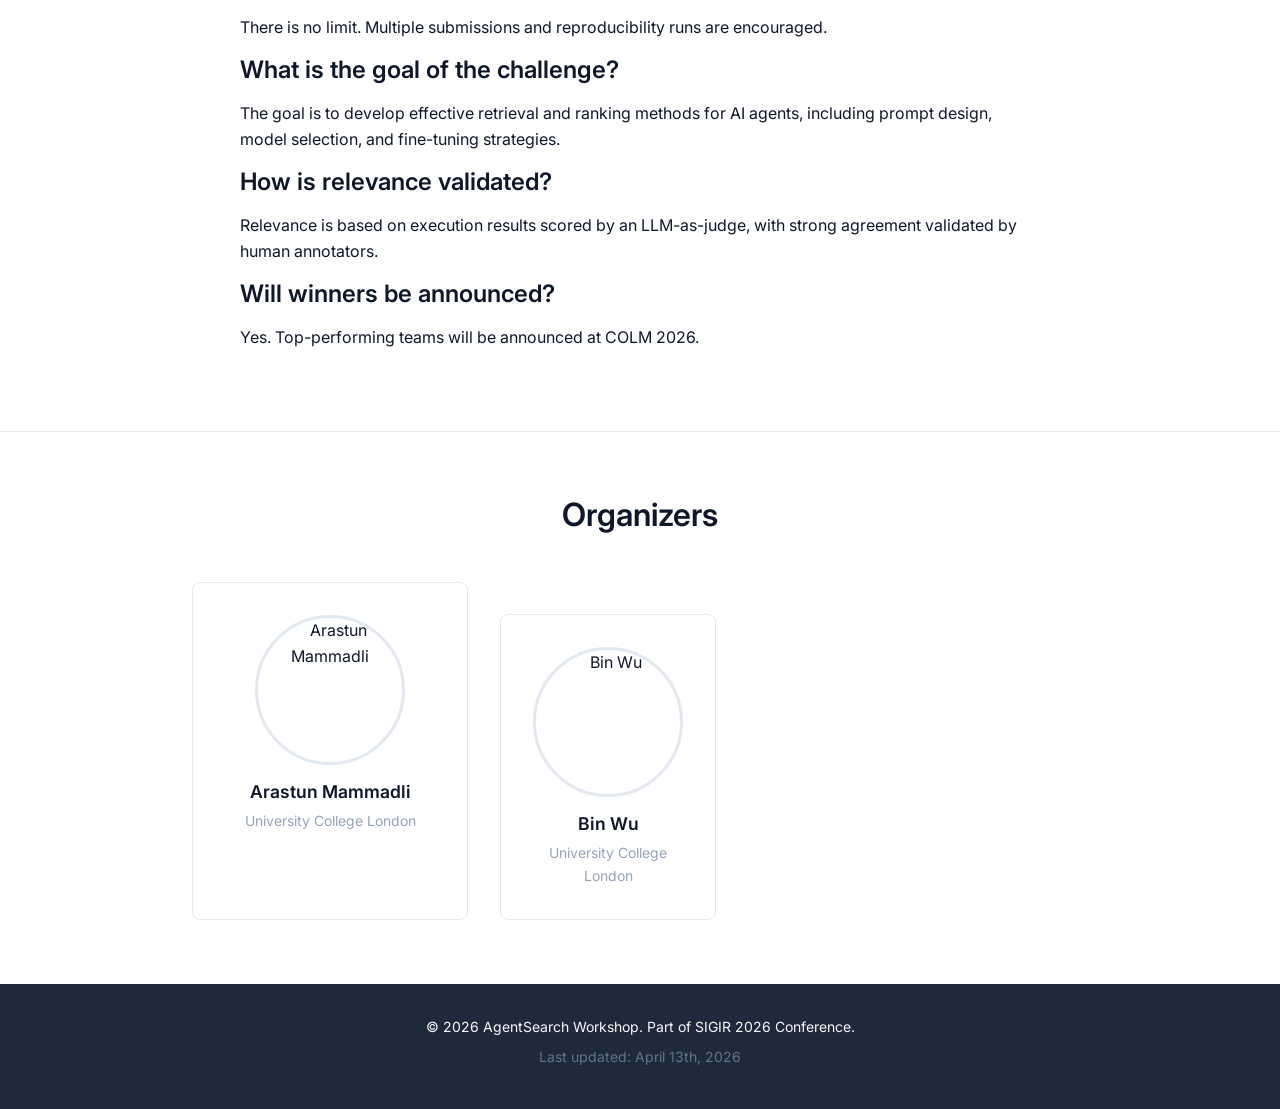
==== commit 57ea93a5: "Initial Test" ====
--- a/index.html
+++ b/index.html
@@ -9,7 +9,7 @@
     
     <!-- Open Graph / Social Media -->
     <meta property="og:type" content="website">
-    <meta property="og:title" content="AgentSearch Workshop @ SIGIR 2026">
+    <meta property="og:title" content="AgentSearchBench">
     <meta property="og:description" content="The First Workshop on Indexing, Retrieval, and Ranking of AI Agents">
     <meta property="og:url" content="https://agent-search.github.io/agentsearch-sigir26/">
     <meta property="og:image" content="https://agent-search.github.io/agentsearch-sigir26/assets/img/logo.png">
@@ -22,7 +22,7 @@
     <!-- Favicon placeholder -->
     <link rel="icon" type="image/png" href="assets/img/favicon.png">
     
-    <title>AgentSearch Workshop @ SIGIR 2026</title>
+    <title>AgentSearchBench Challenge</title>
     
     <!-- Google Fonts (optional but lightweight) -->
     <link rel="preconnect" href="https://fonts.googleapis.com">
@@ -38,7 +38,7 @@
         <nav class="nav" id="navbar">
             <div class="nav-container">
                 <div class="nav-brand">
-                    <a href="#home">AgentSearch</a>
+                    <a href="#home">AgentSearchBench</a>
                 </div>
                 
                 <!-- Hamburger Menu Button -->
@@ -50,15 +50,11 @@
                 
                 <!-- Navigation Menu -->
                 <ul class="nav-menu" id="navMenu">
-                    <li><a href="#home" class="nav-link active">Home</a></li>
-                    <li><a href="#about" class="nav-link">About</a></li>
-                    <li><a href="#topics" class="nav-link">Topics</a></li>
-                    <li><a href="#program" class="nav-link">Program</a></li>
-                    <li><a href="#speakers" class="nav-link">Speakers</a></li>
-                    <li><a href="#cfp" class="nav-link">Submissions</a></li>
-                    <li><a href="#challenge" class="nav-link">Challenge</a></li>
+                    <li><a href="#overview" class="nav-link">Overview</a></li>
+                    <li><a href="#dataset" class="nav-link">Dataset Introduction</a></li>
+                    <li><a href="#submissions" class="nav-link">Submissions</a></li>
+                    <li><a href="#faqs" class="nav-link">FAQs</a></li>
                     <li><a href="#organizers" class="nav-link">Organizers</a></li>
-                    <li><a href="#contact" class="nav-link">Contact</a></li>
                 </ul>
             </div>
         </nav>
@@ -72,311 +68,177 @@
             <div class="hero-overlay"></div>
             <div class="container">
                 <div class="hero-content">
-                    <h1 class="hero-title">AgentSearch</h1>
-                    <h2 class="hero-subtitle">The First Workshop on Indexing, Retrieval, and Ranking of AI Agents</h2>
-                    <p class="hero-conference">SIGIR 2026 · Melbourne | Naarm, Australia · July 24, 2026</p>
+                    <h1 class="hero-title">Challenge</h1>
+                    <h2 class="hero-subtitle">AgentSearchBench: A Benchmark for AI Agent Search in the Wild</h2>
+                    <p class="hero-conference">AgentSearch · SIGIR 2026 · Melbourne | Naarm, Australia · July 24, 2026</p>
                     <div class="hero-buttons">
-                        <a href="#cfp" class="btn btn-primary" style="font-weight:700;">Call for Papers</a>
-                        <a href="#challenge" class="btn btn-secondary" style="font-weight:700;">Challenge</a>
+                        <a href="" class="btn btn-primary" style="font-weight:700;">Paper</a>
+                        <a href="https://arastun-m.github.io/cayman-theme/" class="btn btn-secondary" style="font-weight:700;">Webpage</a>
+                        <a href="https://github.com/Bingo-W/AgentSearchBench" class="btn btn-secondary" style="font-weight:700;">GitHub</a>
                     </div>
                 </div>
             </div>
         </section>
 
-        <!-- About Section -->
-        <section id="about" class="section">
+        <!-- Overview Section -->
+        <section id="overview" class="section">
             <div class="container">
-                <h2 class="section-title">About</h2>
+                <h2 class="section-title">Overview</h2>
                 <div class="section-content">
-                    <p>As AI agents and tools increasingly perform tasks on behalf of users, the digital ecosystem is rapidly filling with dynamic, task-oriented systems that offer overlapping capabilities. This shift raises a fundamental question: how can users and orchestrating systems reliably discover, compare, and select the most appropriate agents for a given task? AgentSearch frames this challenge as a first-class information retrieval problem. Unlike traditional IR, where static documents are retrieved, agent search involves dynamic entities whose suitability depends on capabilities, behavior, reliability, constraints, and task-dependent performance. This workshop brings together researchers and practitioners to develop principled methods for indexing, retrieving, ranking, and evaluating AI agents and tools, establishing a coherent research agenda at the intersection of information retrieval and agentic systems.</p>
+                    <p>The AgentSearchBench challenge is organized as part of the AgentSearch workshop at SIGIR 2026.</p>
+                    <p>Agent ecosystems are essential infrastructure for deploying AI systems on complex, real-world tasks. Identifying the right agent for a given task largely depends on understanding agent capabilities, which are often compositional, execution-dependent, and difficult to assess from textual descriptions alone. However, collecting reliable agent relevance signals at scale is costly and technically demanding. Consequently, existing benchmarks rely on well-specified functionalities, controlled candidate pools, or purely executable task queries, leaving realistic agent search scenarios insufficiently studied.</p>
+                    <p>The AgentSearchBench challenge aims to explore agent search in the wild by evaluating retrieval and reranking methods against execution-grounded performance signals. Recent studies have shown that semantic similarity alone is insufficient for identifying high-performing agents. Nevertheless, it remains unclear which retrieval approaches best capture true agent utility, which ranking signals most reliably predict execution performance, how lightweight behavioral probing compares to description-based methods, whether execution-aware signals can close the gap between semantic similarity and actual agent performance, and how well current methods generalise across diverse task types and agent providers.</p>
+                    <p>This challenge will investigate these questions across nearly 10,000 real-world agents drawn from multiple providers. The collected data and evaluation framework will be released as a public package to support agent discovery and selection research in the broader AI and information retrieval communities.</p>
                 </div>
             </div>
         </section>
 
-        <!-- Topics Section -->
-        <section id="topics" class="section section-gray">
-            <div class="container">
-                <h2 class="section-title">Topics of Interest</h2>
-                <div class="topics-grid">
-                    <div class="topic-card">
-                        <h3>Representation & Discovery of Agents</h3>
-                        <ul>
-                            <li>Modeling and structuring agent capabilities, constraints, and costs</li>
-                            <li>Profiling, probing, and capacity estimation of agents and tools</li>
-                            <li>Organization and indexing of dynamic or behavior-based properties</li>
-                            <li>Agent and tool discovery in large, heterogeneous ecosystems</li>
-                        </ul>
-                    </div>
-                    
-                    <div class="topic-card">
-                        <h3>Retrieval, Ranking & Recommendation</h3>
-                        <ul>
-                            <li>Learning-to-rank methods for agent selection</li>
-                            <li>Task-aware, constraint-aware, and reliability-aware ranking</li>
-                            <li>Agent recommendation and proactive suggestion mechanisms</li>
-                            <li>Multi-agent routing, orchestration, and coordination</li>
-                            <li>Hybrid and ensemble retrieval strategies</li>
-                        </ul>
-                    </div>
-                    
-                    <div class="topic-card">
-                        <h3>Evaluation & Benchmarking</h3>
-                        <ul>
-                            <li>Metrics for agent suitability, robustness, and performance</li>
-                            <li>Task-dependent and workflow-aware evaluation protocols</li>
-                            <li>Benchmark and dataset construction for agent search</li>
-                            <li>LLM-based, human-centered, or preference-based evaluation</li>
-                        </ul>
-                    </div>
-                    
-                    <div class="topic-card">
-                        <h3>Responsible & Human-Centered Agent Search</h3>
-                        <ul>
-                            <li>Safety, robustness, and risk mitigation in agent retrieval</li>
-                            <li>Fairness and exposure in agent marketplaces and rankings</li>
-                            <li>Transparency and explainability of agent recommendations</li>
-                            <li>Personalization and user modeling for agent selection</li>
-                            <li>Human-in-the-loop and interactive agent search systems</li>
-                        </ul>
-                    </div>
-                </div>
-            </div>
-        </section>
-
-        <!-- Program Section -->
-        <section id="program" class="section">
-            <div class="container">
-                <h2 class="section-title">Workshop Program</h2>
-                <div class="section-content">
-                    <p class="program-note">The workshop features an interactive format including keynotes, panel discussions, breakout sessions, and poster presentations.</p>
-                    
-                    <div class="schedule-wrapper">
-                        <table class="schedule-table">
-                            <thead>
-                                <tr>
-                                    <th>Time</th>
-                                    <th>Activity</th>
-                                </tr>
-                            </thead>
-                            <tbody>
-                                <tr>
-                                    <td>09:00 - 09:15</td>
-                                    <td><strong>Opening Remarks</strong></td>
-                                </tr>
-                                <tr>
-                                    <td>09:15 - 10:00</td>
-                                    <td><strong>Keynote 1:</strong> TBD</td>
-                                </tr>
-                                <tr>
-                                    <td>10:00 - 10:30</td>
-                                    <td><strong>Oral Presentations</strong> - Session 1: TBD</td>
-                                </tr>
-                                <tr>
-                                    <td>10:30 - 11:00</td>
-                                    <td>Coffee Break & Poster Session</td>
-                                </tr>
-                                <tr>
-                                    <td>11:00 - 11:45</td>
-                                    <td><strong>Keynote 2:</strong> TBD</td>
-                                </tr>
-                                <tr>
-                                    <td>11:45 - 12:30</td>
-                                    <td><strong>Oral Presentations</strong> - Session 2: TBD</td>
-                                </tr>
-                                <tr>
-                                    <td>12:30 - 14:00</td>
-                                    <td>Lunch Break</td>
-                                </tr>
-                                <tr>
-                                    <td>14:00 - 15:00</td>
-                                    <td><strong>Panel Discussion:</strong> TBD</td>
-                                </tr>
-                                <tr>
-                                    <td>15:00 - 15:30</td>
-                                    <td><strong>Challenge Results</strong> Presentation & Discussion</td>
-                                </tr>
-                                <tr>
-                                    <td>15:30 - 16:00</td>
-                                    <td>Coffee Break & Poster Session</td>
-                                </tr>
-                                <tr>
-                                    <td>16:00 - 17:00</td>
-                                    <td><strong>Breakout Sessions</strong> & Interactive Discussions</td>
-                                </tr>
-                                <tr>
-                                    <td>17:00 - 17:15</td>
-                                    <td><strong>Closing Remarks</strong></td>
-                                </tr>
-                            </tbody>
-                        </table>
-                    </div>
-                </div>
-            </div>
-        </section>
-
-        <!-- Speakers Section -->
-        <section id="speakers" class="section section-gray">
-            <div class="container">
-                <h2 class="section-title">Keynotes & Invited Speakers</h2>
-                <div class="speakers-grid">
-                    <div class="speaker-card">
-                        <img src="assets/img/speakers/mark-sanderson.jpg" alt="Mark Sanderson" class="speaker-photo">
-                        <div class="speaker-info">
-                            <h3><a href="https://marksanderson.org/" target="_blank" rel="noopener noreferrer">Mark Sanderson</a></h3>
-                            <p class="speaker-affiliation">RMIT University</p>
-                            <p class="speaker-bio">Mark Sanderson is Professor of Information Retrieval at RMIT University and Dean of Research for the STEM College. He is widely recognized for his early work demonstrating the value of search result snippets, which are now a standard feature of modern search engines. His research spans information retrieval, web search, and human information interaction, with a particular focus on how users engage with and benefit from search systems.</p>
-                        </div>
-                    </div>
-                    
-                    <div class="speaker-card">
-                        <img src="assets/img/speakers/edgar-meij.jpg" alt="Edgar Meij" class="speaker-photo">
-                        <div class="speaker-info">
-                            <h3><a href="https://edgar.meij.pro/" target="_blank" rel="noopener noreferrer">Edgar Meij</a></h3>
-                            <p class="speaker-affiliation">Bloomberg</p>
-                            <p class="speaker-bio">Edgar Meij is Head of AI Platforms within Bloomberg's Artificial Intelligence group, where he leads more than ten teams of engineers and researchers responsible for the company's core AI, NLP, machine learning, large language model, and search technology platforms. His expertise includes information retrieval, natural language processing, knowledge graphs, semantic search, and large-scale computing infrastructure.</p>
-                        </div>
-                    </div>
-                </div>
-                <p class="speakers-note">More speakers to be announced soon.</p>
-            </div>
-        </section>
-
-        <!-- Call for Papers Section -->
-        <section id="cfp" class="section">
-            <div class="container">
-                <h2 class="section-title">Call for Papers</h2>
-                <div class="section-content">
-                    <p>The first workshop on Indexing, Retrieval, and Ranking of AI Agents is accepting submissions that describe original research findings, preliminary research results, proposals for new work, and recent relevant studies already published in high-quality venues.</p>
-                    
-                    <div class="cfp-topics-ref" style="margin-bottom:1em;">
-                                            <strong>Topics of Interest:</strong> (1) Representation & Discovery of Agents; (2) Retrieval, Ranking & Recommendation of Agents; (3) Evaluation & Benchmarking of Agent Search; (4) Responsible & Human-Centered Agent Search and (5) related areas. <a href="#topics" class="cfp-topics-link">See full list</a>
-                    </div>
-
-                    <h3>Submission Types</h3>
-                    We welcome various types of submissions:
-                    <ul class="cfp-list">
-                        <li>
-                            <strong>Extended Abstracts:</strong>
-                            A concise summary of work in progress or preliminary findings, outlining the main contribution and approach.
-                            <br>
-                            At most 2 pages (excluding references).
-                        </li>
-                        <li>
-                            <strong>Research, Perspective, and Demo Papers:</strong>
-                            We welcome original or recently published research on indexing, retrieval, and ranking of AI agents; 
-                            perspective papers that suggest future directions and research opportunities; 
-                            and demo papers that showcase systems for agent search. 
-                            Submissions may follow the relevant SIGIR track guidelines (short/full papers, perspectives, or demonstrations).
-                            <br>
-                            4-9 pages (excluding references).
-                        </li>
+    <!-- Dataset Introduction Section -->
+    <section id="dataset" class="section">
+        <div class="container">
+            <h2 class="section-title">Dataset Introduction</h2>
+            <div class="section-content">
+                <h3>AgentBase — the Agent Repository</h3>
+                <p>The benchmark is built from <strong>9,759 real-world agents</strong> sourced from public platforms. Rather than synthetic agents, AgentBase captures practical challenges such as overlapping capabilities, inconsistent documentation, and heterogeneous description formats.</p>
+
+                <table class="dataset-table">
+                    <thead>
+                        <tr><th>Statistic</th><th>Count</th></tr>
+                    </thead>
+                    <tbody>
+                        <tr><td>Total agents</td><td>9,759</td></tr>
+                        <tr><td>Agents with executable interfaces</td><td>7,867</td></tr>
+                        <tr><td>Single-agent task queries</td><td>2,452</td></tr>
+                        <tr><td>Multi-agent task queries</td><td>500</td></tr>
+                        <tr><td>Task descriptions</td><td>259</td></tr>
+                        <tr><td>Avg. queries per description</td><td>10</td></tr>
+                        <tr><td>Avg. evaluated agents per query</td><td>20</td></tr>
+                        <tr><td>Total execution runs</td><td>66,740</td></tr>
+                    </tbody>
+                </table>
+
+                <p>Agents are collected from three real-world platforms, ensuring broad domain coverage and authentic capability diversity:</p>
+                <ul>
+                    <li><strong>GPT Store</strong> – General-purpose GPTs</li>
+                    <li><strong>Google Cloud Marketplace</strong> – Enterprise agents</li>
+                    <li><strong>AgentAI Platform</strong> – Specialised agents</li>
+                </ul>
+
+                <p>Each agent is normalised into a unified four-part schema: <strong>agent metadata</strong>, <strong>capability description</strong>, <strong>usage guidance</strong>, and <strong>availability &amp; constraints</strong>.</p>
+            </div>
+        </div>
+    </section>
+
+    <!-- Challenge Section -->
+    <section id="challenge" class="section section-gray">
+        <div class="container">
+            <h2 class="section-title">AgentSearch Challenge</h2>
+            <div class="section-content">
+                <p>Develop systems that retrieve and rank AI agents from a large repository given task specifications. The challenge covers both executable queries and high-level task descriptions, with evaluation grounded in agent execution performance.</p>
+
+                <h3>Challenge Overview</h3>
+                <p>The challenge consists of three tracks targeting different levels of task complexity:</p>
+
+                <ul class="challenge-list">
+                    <li><strong>Track 1 – Single-Agent Task Query:</strong> Rank agents for concrete executable instructions, evaluated via execution outputs scored by an LLM.</li>
+                    <li><strong>Track 2 – Multi-Agent Task Query:</strong> Rank agents for composed tasks with multiple subtasks; relevance depends on coverage across all subtasks.</li>
+                    <li><strong>Track 3 – High-Level Task Description:</strong> Rank agents for abstract goals evaluated across multiple executable queries.</li>
+                </ul>
+
+                <h3>Dataset & Tasks</h3>
+                <ul class="challenge-list">
+                    <li>9,759 real-world agents with heterogeneous descriptions and capabilities</li>
+                    <li>2,452 single-agent queries and 500 multi-agent queries</li>
+                    <li>259 high-level task descriptions with associated executable queries</li>
+                    <li>Execution-based relevance labels derived from 66,740 runs</li>
+                </ul>
+
+                <h3>Evaluation</h3>
+                <p>Evaluation is grounded in real agent execution. A 5-point LLM-as-judge assesses output quality, with human validation confirming high agreement (Cohen’s κ = 0.93). Metrics include NDCG, Precision, Recall, MRR, and completeness-based measures.</p>
+
+                <div class="challenge-timeline">
+                    <h3>Challenge Timeline</h3>
+                    <ul class="dates-list">
+                        <li><strong>Registration Opens:</strong> TBD</li>
+                        <li><strong>Dataset Release:</strong> TBD</li>
+                        <li><strong>Submission Deadline:</strong> TBD</li>
+                        <li><strong>Results Announcement:</strong> COLM 2026</li>
                     </ul>
-                    
-                    <h3>Submission Instructions</h3>
-                    <p>
-                        Page limit does not include references. All content, including any appendix, must fit within the page limit.
-                        Note that we care more about the quality of the submission and its potential to spur discussion at the workshop than about page length as long as the paper meets the page limits.
-                    </p>
-                    <p>
-                        At least one author of each accepted paper must register for the workshop and present the paper in person (strongly preferred) or remotely.
-                    </p>
-                    <p>
-                        We encourage, but do not require, authors to release any code and/or datasets associated with their paper.
-                        For demo papers, we particularly encourage anonymous code submission (e.g., via a link in the anonymized paper).
-                    </p>
-                    <p>
-                        All submissions must be in PDF format and written in English.
-                        Please use the <a href="https://sigir2026.org/en-AU/pages/submissions/full-papers-track" target="_blank" rel="noopener">SIGIR 2026 template (ACM two-column format)</a>.
-
-                        For LaTeX, the following should be used:
-                        <br>
-                        <code>\documentclass[sigconf,natbib=true,anonymous=true]{acmart}</code>
-                    </p>
-                    <p>
-                        All submissions will be <strong>double-blind</strong> reviewed by the program committee and judged by their relevance to the workshop, especially to the main themes identified above, and their potential to generate discussion. 
-                        Submissions should be made through EasyChair: <a href="https://easychair.org/conferences/?conf=agentsearch2026" target="_blank" rel="noopener">https://easychair.org/conferences/?conf=agentsearch2026</a>, and code should be submitted anonymously.
-                        When submitting, select one of the paper types (Extended Abstract, Research, Perspective, or Demo).
-                    </p>
-                    
-                    <p class="cfp-note">
-                        <strong>Note:</strong> This is a non-archival workshop. 
-                        Accepted papers may be uploaded to arXiv.org, allowing submission elsewhere as they will be considered non-archival. 
-                        The workshop's website will maintain a link to the arXiv versions of the papers.
-                        Authors retain full copyright and are free to submit to other venues.
-                    </p>
-                    
-                    <div class="cfp-dates">
-                        <h3>Important Dates</h3>
-                        <ul class="dates-list">
-                            <li><strong>Paper Submission Deadline:</strong> April 15, 2026 (AoE)</li>
-                            <li><strong>Notification of Acceptance:</strong> May 20, 2026 (AoE)</li>
-                            <li><strong>Camera-Ready Deadline:</strong> TBD</li>
-                            <li><strong>Workshop Date:</strong> July 24, 2026</li>
-                        </ul>
-                    </div>
-                    
-                    <div class="cfp-button-wrapper">
-                        <a href="https://easychair.org/conferences/?conf=agentsearch2026" class="btn btn-primary" target="_blank" rel="noopener noreferrer">Submit Your Paper</a>
-                        <!-- <a class="btn btn-disabled" target="_blank" rel="noopener noreferrer">Submit Your Paper</a> -->
-                    </div>
-                </div>
-            </div>
-        </section>
-
-        <!-- Challenge Section -->
-        <section id="challenge" class="section section-gray">
-            <div class="container">
-                <h2 class="section-title">AgentSearch Challenge</h2>
-                <div class="section-content">
-                    <p>Participate in the first shared task on ranking AI agents given task descriptions. The challenge provides a benchmark for evaluating agent search systems in practical scenarios.</p>
-                    
-                    <!-- <h3>Challenge Overview</h3>
-                    <p>Participants will develop systems that rank a collection of AI agents based on their suitability for completing specific tasks. Agents vary in their capabilities, API interfaces, performance characteristics, and domain expertise. The challenge includes diverse tasks spanning multiple domains to test the generalizability of ranking approaches.</p>
-                    
-                    <h3>Dataset & Tasks</h3>
-                    <ul class="challenge-list">
-                        <li><strong>Agent Collection:</strong> 500+ documented AI agents with capability descriptions, API specifications, and performance metadata</li>
-                        <li><strong>Task Queries:</strong> 200+ task descriptions covering information retrieval, data analysis, content generation, and decision support scenarios</li>
-                        <li><strong>Ground Truth:</strong> Relevance judgments based on agent execution results and expert assessments</li>
-                    </ul>
-                    
-                    <h3>Evaluation</h3>
-                    <p>Systems will be evaluated using standard IR metrics (NDCG, MAP, MRR) as well as task-specific metrics considering agent performance, cost, and latency. Participants can submit up to 5 runs for evaluation.</p>
-                     -->
-
-                    <h3>Challenge Overview</h3>
-                    <p>Coming soon.</p>
-                    
-                    <h3>Dataset & Tasks</h3>
-                    <ul class="challenge-list">
-                        Coming soon.
-                    </ul>
-                    
-                    <h3>Evaluation</h3>
-                    <p>Coming soon.</p>
-                    
-                    <div class="challenge-timeline">
-                        <h3>Challenge Timeline</h3>
-                        <ul class="dates-list">
-                            <li><strong>Registration Opens:</strong> TBD</li>
-                            <li><strong>Dataset Release:</strong> TBD</li>
-                            <li><strong>Submission Deadline:</strong> TBD</li>
-                            <li><strong>Results Announcement:</strong> TBD</li>
-                        </ul>
-                    </div>
-                    
-                    <div class="challenge-button-wrapper">
-                        <!-- <a href="https://github.com/agentsearch/challenge-2026" class="btn btn-primary" target="_blank" rel="noopener noreferrer">Join the Challenge</a> -->
-                        <a class="btn btn-disabled" target="_blank" rel="noopener noreferrer">Join the Challenge</a>
-                    </div>
-                </div>
-            </div>
-        </section>
+                </div>
+
+                <div class="challenge-button-wrapper">
+                    <a class="btn btn-disabled" target="_blank" rel="noopener noreferrer">Join the Challenge — Coming Soon</a>
+                </div>
+            </div>
+        </div>
+    </section>
+
+    <!-- Submissions Section -->
+    <section id="submissions" class="section">
+        <div class="container">
+            <h2 class="section-title">Submissions</h2>
+            <div class="section-content">
+                <p>Submission details will be released with the challenge. Participants will submit ranked lists of agents per query using a standard IR-style format. Teams may submit multiple runs, and reproducibility submissions are encouraged.</p>
+
+                <h3>Submission Format</h3>
+                <pre>
+    # query_id  0  agent_id  relevance_score
+    q001        0  agt:gpt:2518c1    3
+    q001        0  agt:gcp:ab3d12    1
+    q002        0  agt:gpt:ff91ca    2
+                </pre>
+
+                <h3>Relevance Scale</h3>
+                <ul>
+                    <li><strong>[3]</strong> Perfectly relevant — exact match and correct output</li>
+                    <li><strong>[2]</strong> Highly relevant — mostly correct but partial</li>
+                    <li><strong>[1]</strong> Related — relevant but does not solve the task</li>
+                    <li><strong>[0]</strong> Irrelevant — not related to the task</li>
+                </ul>
+            </div>
+        </div>
+    </section>
+
+    <!-- FAQs Section -->
+    <section id="faqs" class="section">
+        <div class="container">
+            <h2 class="section-title">Frequently Asked Questions</h2>
+            <div class="section-content">
+                <h3>Are there restrictions on which models I can use?</h3>
+                <p>No. You can use any model, including proprietary, open-weight, or fine-tuned systems.</p>
+
+                <h3>Can I modify the prompts?</h3>
+                <p>Yes. Any prompting strategy is allowed, including zero-shot, few-shot, or fine-tuned approaches.</p>
+
+                <h3>How many submissions are allowed?</h3>
+                <p>There is no limit. Multiple submissions and reproducibility runs are encouraged.</p>
+
+                <h3>What is the goal of the challenge?</h3>
+                <p>The goal is to develop effective retrieval and ranking methods for AI agents, including prompt design, model selection, and fine-tuning strategies.</p>
+
+                <h3>How is relevance validated?</h3>
+                <p>Relevance is based on execution results scored by an LLM-as-judge, with strong agreement validated by human annotators.</p>
+
+                <h3>Will winners be announced?</h3>
+                <p>Yes. Top-performing teams will be announced at COLM 2026.</p>
+            </div>
+        </div>
+    </section>
+
 
         <!-- Organizers Section -->
         <section id="organizers" class="section">
             <div class="container">
                 <h2 class="section-title">Organizers</h2>
+                <div class="organizers-grid">
+                    <div class="organizer-card">
+                        <a href="https://www.linkedin.com/in/arastun-mammadli-068ab0228/" target="_blank" rel="noopener noreferrer" class="organizer-link">
+                            <img src="" alt="Arastun Mammadli" class="organizer-photo">
+                            <h3>Arastun Mammadli</h3>
+                            <p class="organizer-affiliation">University College London</p>
+                        </a>
+                    </div>
+                    
                 <div class="organizers-grid">
                     <div class="organizer-card">
                         <a href="https://bingo-w.github.io/" target="_blank" rel="noopener noreferrer" class="organizer-link">
@@ -385,100 +247,15 @@
                             <p class="organizer-affiliation">University College London</p>
                         </a>
                     </div>
-                    
-                    <div class="organizer-card">
-                        <a href="https://kimdanny.github.io/" target="_blank" rel="noopener noreferrer" class="organizer-link">
-                            <img src="assets/img/organizers/toeun-kim.jpeg" alt="To Eun Kim" class="organizer-photo">
-                            <h3>To Eun Kim</h3>
-                            <p class="organizer-affiliation">Carnegie Mellon University</p>
-                        </a>
-                    </div>
-                    
-                    <div class="organizer-card">
-                        <a href="https://fengyue-leah.github.io/" target="_blank" rel="noopener noreferrer" class="organizer-link">
-                            <img src="assets/img/organizers/yue-feng.jpeg" alt="Yue Feng" class="organizer-photo">
-                            <h3>Yue Feng</h3>
-                            <p class="organizer-affiliation">University of Birmingham</p>
-                        </a>
-                    </div>
-                    
-                    <div class="organizer-card">
-                        <a href="https://841.io/" target="_blank" rel="noopener noreferrer" class="organizer-link">
-                            <img src="assets/img/organizers/fernando-diaz.jpg" alt="Fernando Diaz" class="organizer-photo">
-                            <h3>Fernando Diaz</h3>
-                            <p class="organizer-affiliation">Carnegie Mellon University</p>
-                        </a>
-                    </div>
-                    
-                    <div class="organizer-card">
-                        <a href="https://renzhaochun.github.io/" target="_blank" rel="noopener noreferrer" class="organizer-link">
-                            <img src="assets/img/organizers/zhaochun-ren.jpeg" alt="Zhaochun Ren" class="organizer-photo">
-                            <h3>Zhaochun Ren</h3>
-                            <p class="organizer-affiliation">Leiden University</p>
-                        </a>
-                    </div>
-                    
-                    <div class="organizer-card">
-                        <a href="https://sites.google.com/site/emineyilmaz/" target="_blank" rel="noopener noreferrer" class="organizer-link">
-                            <img src="assets/img/organizers/emine-yilmaz.jpg" alt="Emine Yilmaz" class="organizer-photo">
-                            <h3>Emine Yilmaz</h3>
-                            <p class="organizer-affiliation">University College London & Amazon</p>
-                        </a>
-                    </div>
                 </div>
             </div>
         </section>
-
-        <!-- Program Committee Section -->
-        <section id="pc" class="section section-gray">
-            <div class="container">
-                <h2 class="section-title">Program Committee</h2>
-                <div class="section-content">
-                    <ul class="pc-list">
-                        <li><a href="https://chuanmeng.github.io/" target="_blank" rel="noopener noreferrer" class="pc-link">Chuan Meng</a> <span class="pc-affiliation">University of Edinburgh</span></li>
-                        <li><a href="https://haolun-wu.github.io/" target="_blank" rel="noopener noreferrer" class="pc-link">Haolun Wu</a> <span class="pc-affiliation">McGill University</span></li>
-                        <li><a href="https://rahmanidashti.github.io/" target="_blank" rel="noopener noreferrer" class="pc-link">Hossein A. Rahmani</a> <span class="pc-affiliation">University College London</span></li>
-                        <li><a href="https://gooodte.github.io/" target="_blank" rel="noopener noreferrer" class="pc-link">Shuofei Qiao</a> <span class="pc-affiliation">Zhejiang University</span></li>
-
-                        <!-- Add more PC members as needed -->
-                    </ul>
-                </div>
-            </div>
-        </section>
-
-        <!-- Contact Section -->
-        <section id="contact" class="section section-gray">
-            <div class="container">
-                <h2 class="section-title">Contact</h2>
-                <div class="section-content contact-content">
-                    <p>For questions, suggestions, or more information about the workshop, please contact us:</p>
-                    <p class="contact-email">
-                        <strong>Email:</strong> <a href="mailto:agentsearch2026@easychair.org">agentsearch2026@easychair.org</a>
-                    </p>
-                    
-                    <div class="social-links">
-                        <a href="https://x.com/AgentSearchIR" target="_blank" rel="noopener noreferrer" aria-label="Twitter">X(Twitter)</a>
-                        <span class="separator">·</span>
-                        <a href="https://github.com/Agent-Search" target="_blank" rel="noopener noreferrer" aria-label="GitHub">GitHub</a>
-                        <span class="separator">·</span>
-                        <a href="https://bsky.app/profile/agentsearch.bsky.social" target="_blank" rel="noopener noreferrer" aria-label="Bluesky">Bluesky</a>
-                    </div>
-                </div>
-            </div>
-        </section>
-    </main>
 
     <!-- Footer -->
     <footer class="footer">
         <div class="container">
             <p>&copy; 2026 AgentSearch Workshop. Part of SIGIR 2026 Conference.</p>
-            <p class="footer-update">Last updated: February 14, 2026</p>
-            <!-- Visitor Counter -->
-            <div class="visitor-counter">
-                <a href="https://info.flagcounter.com/ysKc" target="_blank" rel="noopener noreferrer">
-                    <img src="https://s01.flagcounter.com/count2/ysKc/bg_FFFFFF/txt_000000/border_CCCCCC/columns_8/maxflags_12/viewers_0/labels_1/pageviews_1/flags_0/percent_0/" alt="Flag Counter" border="0">
-                </a>
-            </div>
+            <p class="footer-update">Last updated: April 13th, 2026</p>
         </div>
     </footer>
 
--- a/assets/css/style.css
+++ b/assets/css/style.css
@@ -0,0 +1,1005 @@
+/* ==========================================
+   Disabled/Coming Soon Button
+   ========================================== */
+.btn-disabled {
+    background-color: #e5e7eb;
+    color: #9ca3af;
+    border: 2px solid #e5e7eb;
+    cursor: not-allowed;
+    pointer-events: none;
+    opacity: 1;
+    font-weight: 500;
+    transition: none;
+    box-shadow: none;
+}
+/* ==========================================
+   Program Committee Section
+   ========================================== */
+.pc-list {
+    list-style: none;
+    padding-left: 0;
+    margin: var(--spacing-md) 0;
+    max-width: 600px;
+    margin-left: auto;
+    margin-right: auto;
+}
+.pc-list li {
+    display: flex;
+    justify-content: space-between;
+    align-items: center;
+    padding: var(--spacing-xs) 0;
+    border-bottom: 1px solid var(--color-border);
+    font-size: var(--font-size-large);
+}
+.pc-list li:last-child {
+    border-bottom: none;
+}
+.pc-name {
+    font-weight: 500;
+    color: var(--color-text);
+}
+.pc-affiliation {
+    color: var(--color-text-muted);
+    font-size: var(--font-size-small);
+    font-weight: 400;
+}
+/* ==========================================
+   CSS Variables
+   ========================================== */
+:root {
+    /* Colors - Modern Fresh Theme */
+    --color-primary: #14b8a6;
+    --color-primary-dark: #0f766e;
+    --color-primary-light: #5eead4;
+    --color-accent: #8b5cf6;
+    --color-accent-dark: #7c3aed;
+    --color-secondary: #334155;
+    --color-text: #0f172a;
+    --color-text-light: #64748b;
+    --color-text-muted: #94a3b8;
+    --color-background: #ffffff;
+    --color-background-gray: #f8fafc;
+    --color-background-dark: #1e293b;
+    --color-border: #e2e8f0;
+    --color-shadow: rgba(0, 0, 0, 0.08);
+    --color-shadow-lg: rgba(0, 0, 0, 0.15);
+    
+    /* Typography */
+    --font-family: 'Inter', -apple-system, BlinkMacSystemFont, 'Segoe UI', Roboto, 'Helvetica Neue', Arial, sans-serif;
+    --font-size-base: 16px;
+    --font-size-small: 0.875rem;
+    --font-size-large: 1.125rem;
+    --line-height-base: 1.6;
+    --line-height-heading: 1.2;
+    
+    /* Spacing */
+    --spacing-xs: 0.5rem;
+    --spacing-sm: 1rem;
+    --spacing-md: 2rem;
+    --spacing-lg: 3rem;
+    --spacing-xl: 4rem;
+    
+    /* Layout */
+    --container-max-width: 960px;
+    --nav-height: 70px;
+    
+    /* Transitions */
+    --transition-speed: 0.3s;
+    --transition-speed: 0.3s;
+}
+
+/* ==========================================
+   Reset & Base Styles
+   ========================================== */
+* {
+    margin: 0;
+    padding: 0;
+    box-sizing: border-box;
+}
+
+html {
+    scroll-behavior: smooth;
+    font-size: var(--font-size-base);
+}
+
+body {
+    font-family: var(--font-family);
+    line-height: var(--line-height-base);
+    color: var(--color-text);
+    background-color: var(--color-background);
+    -webkit-font-smoothing: antialiased;
+    -moz-osx-font-smoothing: grayscale;
+}
+
+/* ==========================================
+   Typography
+   ========================================== */
+h1, h2, h3, h4, h5, h6 {
+    line-height: var(--line-height-heading);
+    font-weight: 600;
+    margin-bottom: var(--spacing-sm);
+    color: var(--color-text);
+}
+
+h1 {
+    font-size: 2.5rem;
+    font-weight: 700;
+}
+
+h2 {
+    font-size: 2rem;
+}
+
+h3 {
+    font-size: 1.5rem;
+}
+
+p {
+    margin-bottom: var(--spacing-sm);
+}
+
+a {
+    color: var(--color-primary);
+    text-decoration: none;
+    transition: color var(--transition-speed);
+}
+
+a:hover {
+    color: var(--color-primary-dark);
+}
+
+a:focus {
+    outline: 2px solid var(--color-primary);
+    outline-offset: 2px;
+}
+
+/* ==========================================
+   Layout Components
+   ========================================== */
+.container {
+    max-width: var(--container-max-width);
+    margin: 0 auto;
+    padding: 0 var(--spacing-md);
+}
+
+.section {
+    padding: var(--spacing-xl) 0;
+    border-bottom: 1px solid var(--color-border);
+}
+
+.section:last-of-type {
+    border-bottom: none;
+}
+
+
+.section-gray {
+    background-color: var(--color-background-gray);
+}
+
+.section-title {
+    text-align: center;
+    margin-bottom: var(--spacing-lg);
+    color: var(--color-text);
+}
+
+.section-content {
+    max-width: 800px;
+    margin: 0 auto;
+}
+
+/* ==========================================
+   Header & Navigation
+   ========================================== */
+.header {
+    position: fixed;
+    top: 0;
+    left: 0;
+    right: 0;
+    background-color: var(--color-background);
+    border-bottom: 1px solid var(--color-border);
+    z-index: 1000;
+    box-shadow: 0 2px 4px var(--color-shadow);
+}
+
+.nav {
+    height: var(--nav-height);
+}
+
+.nav-container {
+    max-width: var(--container-max-width);
+    margin: 0 auto;
+    padding: 0 var(--spacing-md);
+    display: flex;
+    justify-content: space-between;
+    align-items: center;
+    height: 100%;
+}
+
+.nav-brand a {
+    font-size: 1.25rem;
+    font-weight: 700;
+    color: var(--color-primary);
+    margin-right: 2.5rem; /* Add space between brand and menu */
+}
+
+.nav-menu {
+    display: flex;
+    list-style: none;
+    gap: var(--spacing-md);
+    align-items: center;
+}
+
+.nav-link {
+    color: var(--color-secondary);
+    font-weight: 500;
+    padding: var(--spacing-xs) 0;
+    position: relative;
+    transition: color var(--transition-speed);
+}
+
+.nav-link:hover,
+.nav-link.active {
+    color: var(--color-primary);
+}
+
+.nav-link.active::after {
+    content: '';
+    position: absolute;
+    bottom: -2px;
+    left: 0;
+    right: 0;
+    height: 2px;
+    background-color: var(--color-primary);
+}
+
+/* Hamburger Menu */
+.nav-toggle {
+    display: none;
+    flex-direction: column;
+    background: none;
+    border: none;
+    cursor: pointer;
+    padding: var(--spacing-xs);
+    z-index: 1001;
+}
+
+.hamburger {
+    width: 25px;
+    height: 2px;
+    background-color: var(--color-text);
+    margin: 3px 0;
+    transition: all var(--transition-speed);
+}
+
+/* ==========================================
+   Hero Section
+   ========================================== */
+.hero {
+    position: relative;
+    padding: calc(var(--nav-height) + var(--spacing-xl)) 0 var(--spacing-xl);
+    text-align: center;
+    min-height: 80vh;
+    display: flex;
+    align-items: center;
+    justify-content: center;
+    overflow: hidden;
+}
+
+.hero-background {
+    position: absolute;
+    top: 0;
+    left: 0;
+    width: 100%;
+    height: 100%;
+    background-size: cover;
+    background-position: center;
+    background-repeat: no-repeat;
+    z-index: 0;
+}
+
+.hero-overlay {
+    position: absolute;
+    top: 0;
+    left: 0;
+    width: 100%;
+    height: 100%;
+    background: #93e4d8;
+    z-index: 1;
+}
+
+.hero .container {
+    position: relative;
+    z-index: 2;
+}
+
+.hero-content {
+    max-width: 800px;
+    margin: 0 auto;
+}
+
+.hero-title {
+    font-size: 3.5rem;
+    font-weight: 700;
+    margin-bottom: var(--spacing-md);
+    color: var(--color-background);
+    text-shadow: 2px 2px 4px rgba(0, 0, 0, 0.3);
+}
+
+.hero-subtitle {
+    font-size: 1.5rem;
+    font-weight: 600;
+    color: var(--color-background);
+    margin-bottom: var(--spacing-sm);
+    text-shadow: 2px 2px 8px rgba(0,0,0,0.7), 0 0 20px rgba(0,0,0,0.4);
+}
+
+.hero-conference {
+    font-size: var(--font-size-large);
+    font-weight: 700;
+    color: var(--color-background);
+    margin-bottom: var(--spacing-lg);
+    text-shadow: 2px 2px 12px rgba(0,0,0,0.8), 0 0 24px rgba(0,0,0,0.5);
+    letter-spacing: 0.5px;
+}
+
+.hero-buttons {
+    display: flex;
+    gap: var(--spacing-sm);
+    justify-content: center;
+    flex-wrap: wrap;
+}
+
+/* ==========================================
+   Buttons
+   ========================================== */
+.btn {
+    display: inline-block;
+    padding: 0.75rem 2rem;
+    font-size: 1rem;
+    font-weight: 500;
+    text-align: center;
+    border-radius: 6px;
+    transition: all var(--transition-speed);
+    cursor: pointer;
+    border: 2px solid transparent;
+}
+
+.btn-primary {
+    background-color: var(--color-accent);
+    color: var(--color-background);
+    border-color: var(--color-accent);
+}
+
+.btn-primary:hover {
+    background-color: var(--color-accent-dark);
+    color: var(--color-background);
+    transform: translateY(-2px);
+    box-shadow: 0 6px 12px var(--color-shadow-lg);
+}
+
+.btn-secondary {
+    background-color: var(--color-background);
+    color: var(--color-primary);
+    border-color: var(--color-background);
+}
+
+.btn-secondary:hover {
+    background-color: var(--color-background);
+    color: var(--color-primary-dark);
+    transform: translateY(-2px);
+    box-shadow: 0 6px 12px var(--color-shadow-lg);
+}
+
+/* ==========================================
+   Topics Grid
+   ========================================== */
+.topics-grid {
+    display: grid;
+    grid-template-columns: repeat(auto-fit, minmax(320px, 1fr));
+    gap: calc(var(--spacing-lg) * 0.8) var(--spacing-lg);
+    margin-top: var(--spacing-lg);
+}
+
+.topic-card {
+    background-color: var(--color-background);
+    padding: var(--spacing-lg) var(--spacing-md) var(--spacing-md) var(--spacing-md);
+    border-radius: 10px;
+    border: 1px solid var(--color-border);
+    transition: box-shadow var(--transition-speed);
+    position: relative;
+    box-shadow: 0 2px 8px var(--color-shadow);
+    margin-bottom: var(--spacing-md);
+}
+
+.topic-card::before {
+    content: '';
+    position: absolute;
+    left: 0;
+    top: 1.2rem;
+    bottom: 1.2rem;
+    width: 5px;
+    border-radius: 4px;
+    background: linear-gradient(180deg, var(--color-primary) 60%, var(--color-accent) 100%);
+    opacity: 0.7;
+}
+
+.topic-card:hover {
+    box-shadow: 0 4px 12px var(--color-shadow);
+}
+
+.topic-card h3 {
+    color: var(--color-primary);
+    margin-bottom: var(--spacing-sm);
+    font-size: 1.25rem;
+    font-weight: 700;
+    letter-spacing: 0.01em;
+    padding-left: 0.5rem;
+}
+
+.topic-card ul {
+    list-style: none;
+    padding-left: 0;
+}
+
+.topic-card li {
+    padding: 0.25rem 0;
+    padding-left: 1.25rem;
+    position: relative;
+}
+
+.topic-card li::before {
+    content: '→';
+    position: absolute;
+    left: 0;
+    color: var(--color-primary);
+    font-weight: 600;
+}
+
+/* ==========================================
+   Schedule Table
+   ========================================== */
+.program-note {
+    text-align: center;
+    font-style: italic;
+    color: var(--color-text-light);
+    margin-bottom: var(--spacing-md);
+}
+
+.schedule-wrapper {
+    overflow-x: auto;
+    margin-top: var(--spacing-md);
+}
+
+.schedule-table {
+    width: 100%;
+    border-collapse: collapse;
+    background-color: var(--color-background);
+    border: 1px solid var(--color-border);
+    border-radius: 8px;
+    overflow: hidden;
+}
+
+.schedule-table thead {
+    background-color: var(--color-primary);
+    color: var(--color-background);
+}
+
+.schedule-table th,
+.schedule-table td {
+    padding: var(--spacing-sm);
+    text-align: left;
+    border-bottom: 1px solid var(--color-border);
+}
+
+.schedule-table th {
+    font-weight: 600;
+}
+
+.schedule-table tbody tr:hover {
+    background-color: var(--color-background-gray);
+}
+
+.schedule-table tbody tr:last-child td {
+    border-bottom: none;
+}
+
+/* ==========================================
+   Speakers & Organizers
+   ========================================== */
+.speakers-grid {
+    display: flex;
+    flex-direction: column;
+    gap: var(--spacing-md);
+    margin-top: var(--spacing-md);
+}
+
+.organizers-grid {
+    display: grid;
+    grid-template-columns: repeat(3, 1fr);
+    gap: var(--spacing-md);
+    margin-top: var(--spacing-md);
+}
+
+.organizer-card {
+    text-align: center;
+    padding: var(--spacing-sm);
+}
+
+.organizer-link {
+    display: block;
+    text-decoration: none;
+    color: inherit;
+    transition: all var(--transition-speed);
+}
+
+.organizer-link:hover {
+    color: var(--color-primary);
+}
+
+.organizer-photo {
+    width: 150px;
+    height: 150px;
+    object-fit: cover;
+    border-radius: 50%;
+    margin: 0 auto var(--spacing-sm);
+    display: block;
+    border: 3px solid var(--color-border);
+    transition: all var(--transition-speed);
+}
+
+.organizer-link:hover .organizer-photo {
+    border-color: var(--color-primary);
+    transform: scale(1.05);
+    box-shadow: 0 4px 12px var(--color-shadow-lg);
+}
+
+.organizer-card h3 {
+    color: var(--color-text);
+    margin-bottom: var(--spacing-xs);
+    font-size: 1.1rem;
+}
+
+.speaker-card,
+.organizer-card {
+    background-color: var(--color-background);
+    padding: var(--spacing-md);
+    border-radius: 8px;
+    border: 1px solid var(--color-border);
+    transition: transform var(--transition-speed), box-shadow var(--transition-speed);
+}
+
+.speaker-card {
+    display: flex;
+    align-items: flex-start;
+    gap: var(--spacing-md);
+}
+
+.speaker-card:hover {
+    transform: translateY(-2px);
+    box-shadow: 0 8px 20px var(--color-shadow-lg);
+}
+
+.organizer-card:hover {
+    transform: translateY(-4px);
+    box-shadow: 0 8px 20px var(--color-shadow-lg);
+}
+
+.speaker-photo {
+    width: 180px;
+    height: 180px;
+    min-width: 180px;
+    object-fit: cover;
+    border-radius: 8px;
+}
+
+.speaker-card h3 {
+    color: var(--color-text);
+    margin-bottom: var(--spacing-xs);
+}
+
+.speaker-info {
+    flex: 1;
+}
+
+.speaker-card h3 a {
+    color: var(--color-primary);
+    text-decoration: none;
+    transition: color var(--transition-speed);
+}
+
+.speaker-card h3 a:hover {
+    color: var(--color-accent);
+    text-decoration: underline;
+}
+
+.speaker-affiliation {
+    color: var(--color-text-muted);
+    font-weight: 500;
+    font-size: var(--font-size-small);
+    margin-bottom: var(--spacing-sm);
+}
+
+.organizer-affiliation {
+    color: var(--color-text-muted);
+    font-weight: 400;
+    font-size: var(--font-size-small);
+    margin-bottom: 0;
+}
+
+.speaker-bio,
+.organizer-bio {
+    color: var(--color-text-light);
+    font-size: var(--font-size-small);
+    line-height: 1.5;
+}
+
+.speakers-note {
+    text-align: center;
+    margin-top: var(--spacing-md);
+    font-style: italic;
+    color: var(--color-text-light);
+}
+
+/* ==========================================
+   Call for Papers
+   ========================================== */
+.cfp-list,
+.challenge-list,
+.dates-list {
+    list-style: none;
+    padding-left: 0;
+    margin: var(--spacing-md) 0;
+}
+
+.cfp-list li,
+.challenge-list li {
+    padding: var(--spacing-xs) 0;
+    padding-left: 1.5rem;
+    position: relative;
+    margin-bottom: var(--spacing-sm);
+}
+
+.cfp-list li::before,
+.challenge-list li::before {
+    content: '•';
+    position: absolute;
+    left: 0.5rem;
+    color: var(--color-primary);
+    font-weight: 700;
+    font-size: 1.25rem;
+}
+
+.dates-list li {
+    padding: var(--spacing-xs) 0;
+    border-left: 3px solid var(--color-primary);
+    padding-left: var(--spacing-sm);
+    margin-bottom: var(--spacing-xs);
+}
+
+.cfp-note {
+    background-color: var(--color-background-gray);
+    padding: var(--spacing-sm);
+    border-left: 4px solid var(--color-primary);
+    margin: var(--spacing-md) 0;
+}
+
+.cfp-dates {
+    background-color: var(--color-background-gray);
+    padding: var(--spacing-md);
+    border-radius: 8px;
+    margin: var(--spacing-md) 0;
+}
+
+.cfp-button-wrapper,
+.challenge-button-wrapper {
+    text-align: center;
+    margin-top: var(--spacing-md);
+}
+
+.challenge-timeline {
+    background-color: var(--color-background-gray);
+    padding: var(--spacing-md);
+    border-radius: 8px;
+    margin: var(--spacing-md) 0;
+}
+
+/* ==========================================
+   Contact Section
+   ========================================== */
+.contact-content {
+    text-align: center;
+}
+
+.contact-email {
+    font-size: var(--font-size-large);
+    margin: var(--spacing-md) 0;
+}
+
+.social-links {
+    display: flex;
+    justify-content: center;
+    align-items: center;
+    gap: var(--spacing-sm);
+    margin-top: var(--spacing-md);
+    flex-wrap: wrap;
+}
+
+.social-links a {
+    font-weight: 500;
+}
+
+.social-links .separator {
+    color: var(--color-text-light);
+}
+
+/* ==========================================
+   Footer
+   ========================================== */
+.footer {
+    background-color: var(--color-background-dark);
+    color: var(--color-background-gray);
+    padding: var(--spacing-md) 0;
+    text-align: center;
+    font-size: var(--font-size-small);
+}
+
+.footer p {
+    margin-bottom: var(--spacing-xs);
+}
+
+.footer-update {
+    color: var(--color-text-light);
+}
+
+.visitor-counter {
+    margin-top: var(--spacing-sm);
+    display: flex;
+    justify-content: center;
+    align-items: center;
+}
+
+.visitor-counter img {
+    max-width: 100%;
+    height: auto;
+}
+
+/* ==========================================
+   Back to Top Button
+   ========================================== */
+.back-to-top {
+    position: fixed;
+    bottom: 2rem;
+    right: 2rem;
+    width: 48px;
+    height: 48px;
+    background-color: var(--color-primary);
+    color: var(--color-background);
+    border: none;
+    border-radius: 50%;
+    cursor: pointer;
+    display: none;
+    align-items: center;
+    justify-content: center;
+    box-shadow: 0 4px 12px var(--color-shadow);
+    transition: all var(--transition-speed);
+    z-index: 999;
+}
+
+.back-to-top:hover {
+    background-color: var(--color-primary-dark);
+    transform: translateY(-4px);
+}
+
+.back-to-top:focus {
+    outline: 2px solid var(--color-primary);
+    outline-offset: 2px;
+}
+
+.back-to-top.show {
+    display: flex;
+}
+
+/* ==========================================
+   Responsive Design
+   ========================================== */
+@media (max-width: 1024px) {
+    .organizers-grid {
+        grid-template-columns: repeat(3, 1fr);
+    }
+}
+
+@media (max-width: 768px) {
+    /* Typography adjustments */
+    h1 {
+        font-size: 2rem;
+    }
+    
+    h2 {
+        font-size: 1.75rem;
+    }
+    
+    h3 {
+        font-size: 1.25rem;
+    }
+    
+    .hero-title {
+        font-size: 2.5rem;
+    }
+    
+    .hero-subtitle {
+        font-size: 1.25rem;
+    }
+    
+    /* Spacing adjustments */
+    .section {
+        padding: var(--spacing-md) 0;
+    }
+    
+    .section-title {
+        margin-bottom: var(--spacing-md);
+    }
+    
+    /* Navigation */
+    .nav-toggle {
+        display: flex;
+    }
+    
+    .nav-menu {
+        position: fixed;
+        top: var(--nav-height);
+        left: 0;
+        right: 0;
+        flex-direction: column;
+        background-color: var(--color-background);
+        border-bottom: 1px solid var(--color-border);
+        padding: var(--spacing-sm) 0;
+        gap: 0;
+        max-height: 0;
+        overflow: hidden;
+        transition: max-height var(--transition-speed);
+        box-shadow: 0 4px 8px var(--color-shadow);
+    }
+    
+    .nav-menu.active {
+        max-height: 500px;
+    }
+    
+    .nav-menu li {
+        width: 100%;
+        text-align: center;
+    }
+    
+    .nav-link {
+        display: block;
+        padding: var(--spacing-sm);
+    }
+    
+    .nav-link.active::after {
+        display: none;
+    }
+    
+    /* Hamburger animation */
+    .nav-toggle[aria-expanded="true"] .hamburger:nth-child(1) {
+        transform: rotate(45deg) translate(6px, 6px);
+    }
+    
+    .nav-toggle[aria-expanded="true"] .hamburger:nth-child(2) {
+        opacity: 0;
+    }
+    
+    .nav-toggle[aria-expanded="true"] .hamburger:nth-child(3) {
+        transform: rotate(-45deg) translate(6px, -6px);
+    }
+    
+    /* Hero */
+    .hero {
+        min-height: 60vh;
+        padding: calc(var(--nav-height) + var(--spacing-md)) 0 var(--spacing-md);
+    }
+    
+    .hero-buttons {
+        flex-direction: column;
+        align-items: stretch;
+    }
+    
+    .btn {
+        width: 100%;
+    }
+    
+    /* Grids */
+    .topics-grid {
+        grid-template-columns: 1fr;
+    }
+    
+    .speaker-card {
+        flex-direction: column;
+        align-items: center;
+        text-align: center;
+    }
+    
+    .speaker-photo {
+        width: 150px;
+        height: 150px;
+        min-width: 150px;
+    }
+    
+    .organizers-grid {
+        grid-template-columns: repeat(2, 1fr);
+    }
+    
+    /* Schedule table */
+    .schedule-table {
+        font-size: var(--font-size-small);
+    }
+    
+    .schedule-table th,
+    .schedule-table td {
+        padding: var(--spacing-xs);
+    }
+    
+    /* Back to top button */
+    .back-to-top {
+        bottom: 1rem;
+        right: 1rem;
+        width: 40px;
+        height: 40px;
+    }
+}
+
+@media (max-width: 480px) {
+    :root {
+        --spacing-md: 1rem;
+        --spacing-lg: 2rem;
+        --spacing-xl: 2.5rem;
+    }
+    
+    .hero-title {
+        font-size: 2rem;
+    }
+    
+    .hero-subtitle {
+        font-size: 1rem;
+    }
+    
+    .container {
+        padding: 0 var(--spacing-sm);
+    }
+    
+    .organizers-grid {
+        grid-template-columns: 1fr;
+    }
+}
+
+/* ==========================================
+   Accessibility & Focus States
+   ========================================== */
+@media (prefers-reduced-motion: reduce) {
+    * {
+        animation-duration: 0.01ms !important;
+        animation-iteration-count: 1 !important;
+        transition-duration: 0.01ms !important;
+        scroll-behavior: auto !important;
+    }
+}
+
+/* Focus visible for keyboard navigation */
+:focus-visible {
+    outline: 2px solid var(--color-primary);
+    outline-offset: 2px;
+}
+
+/* Skip to content link for screen readers */
+.skip-to-content {
+    position: absolute;
+    top: -40px;
+    left: 0;
+    background: var(--color-primary);
+    color: var(--color-background);
+    padding: var(--spacing-xs) var(--spacing-sm);
+    text-decoration: none;
+    z-index: 100;
+}
+
+.skip-to-content:focus {
+    top: 0;
+}
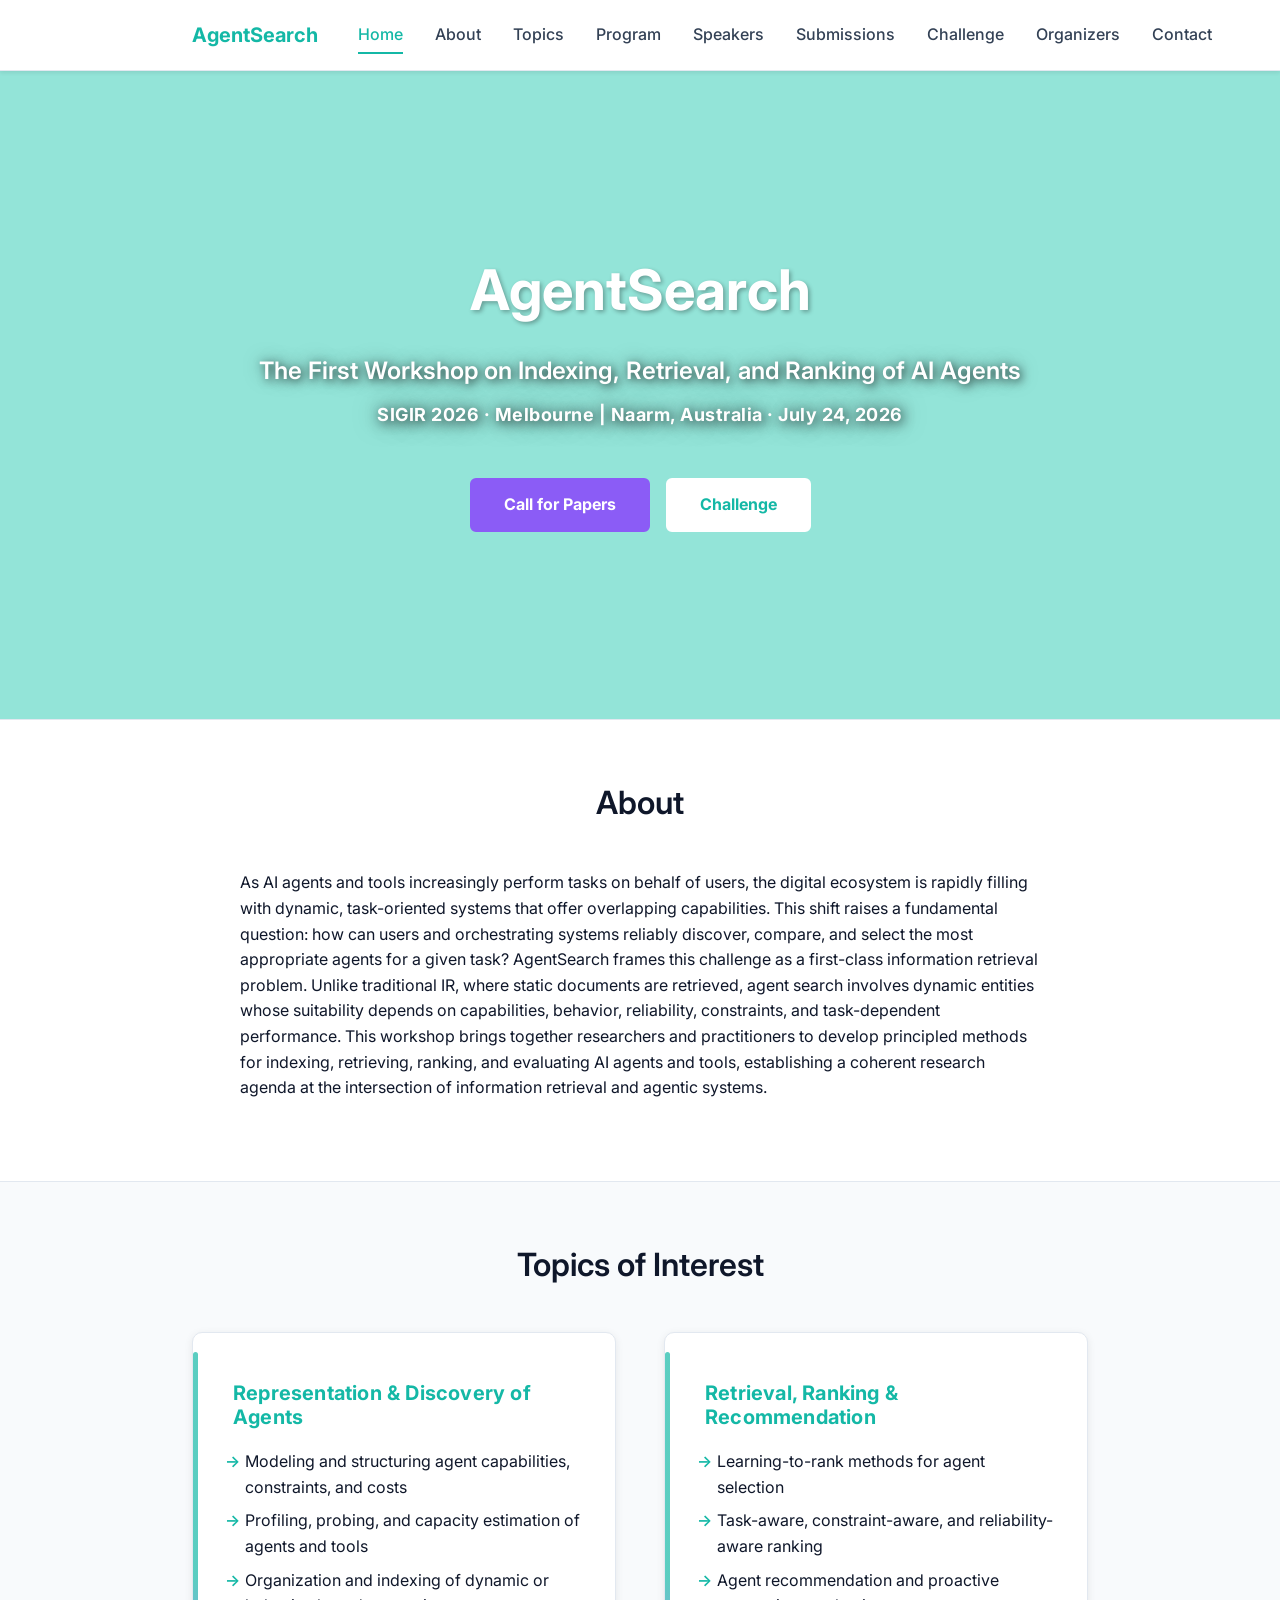
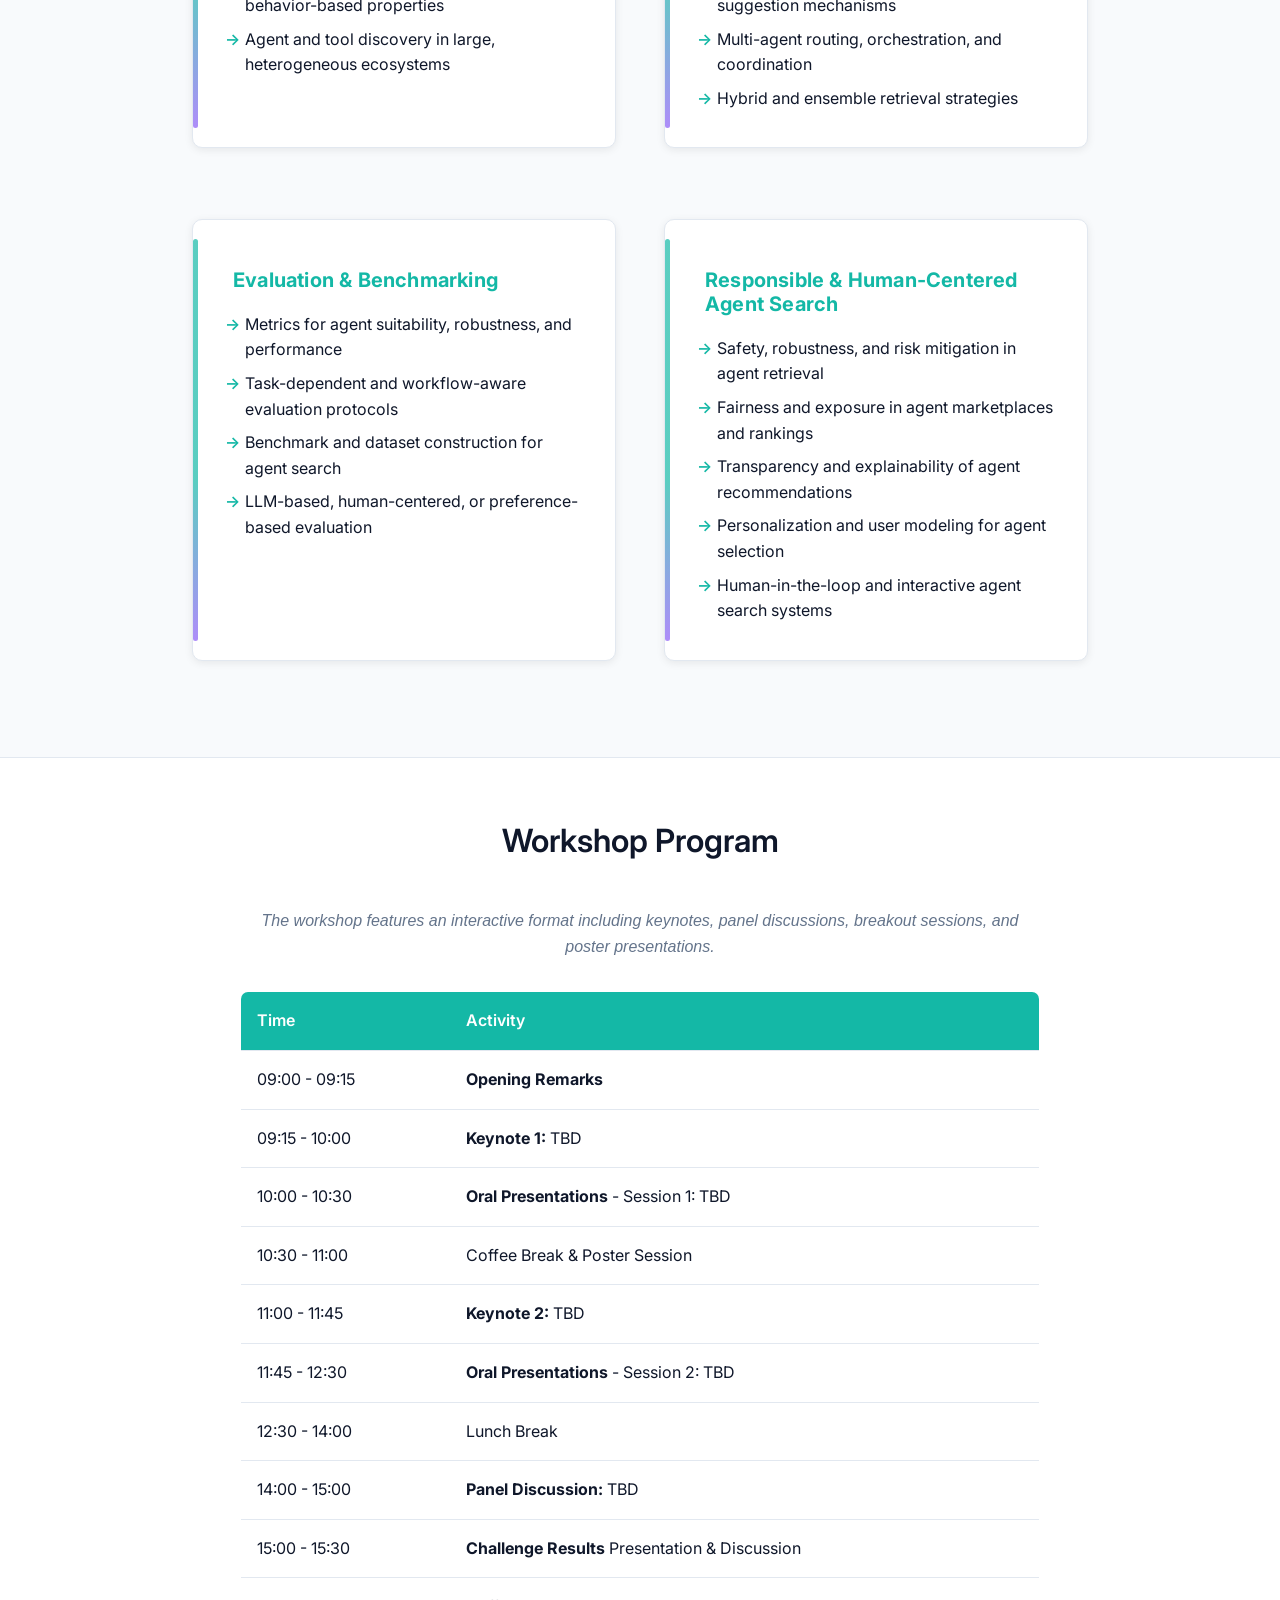
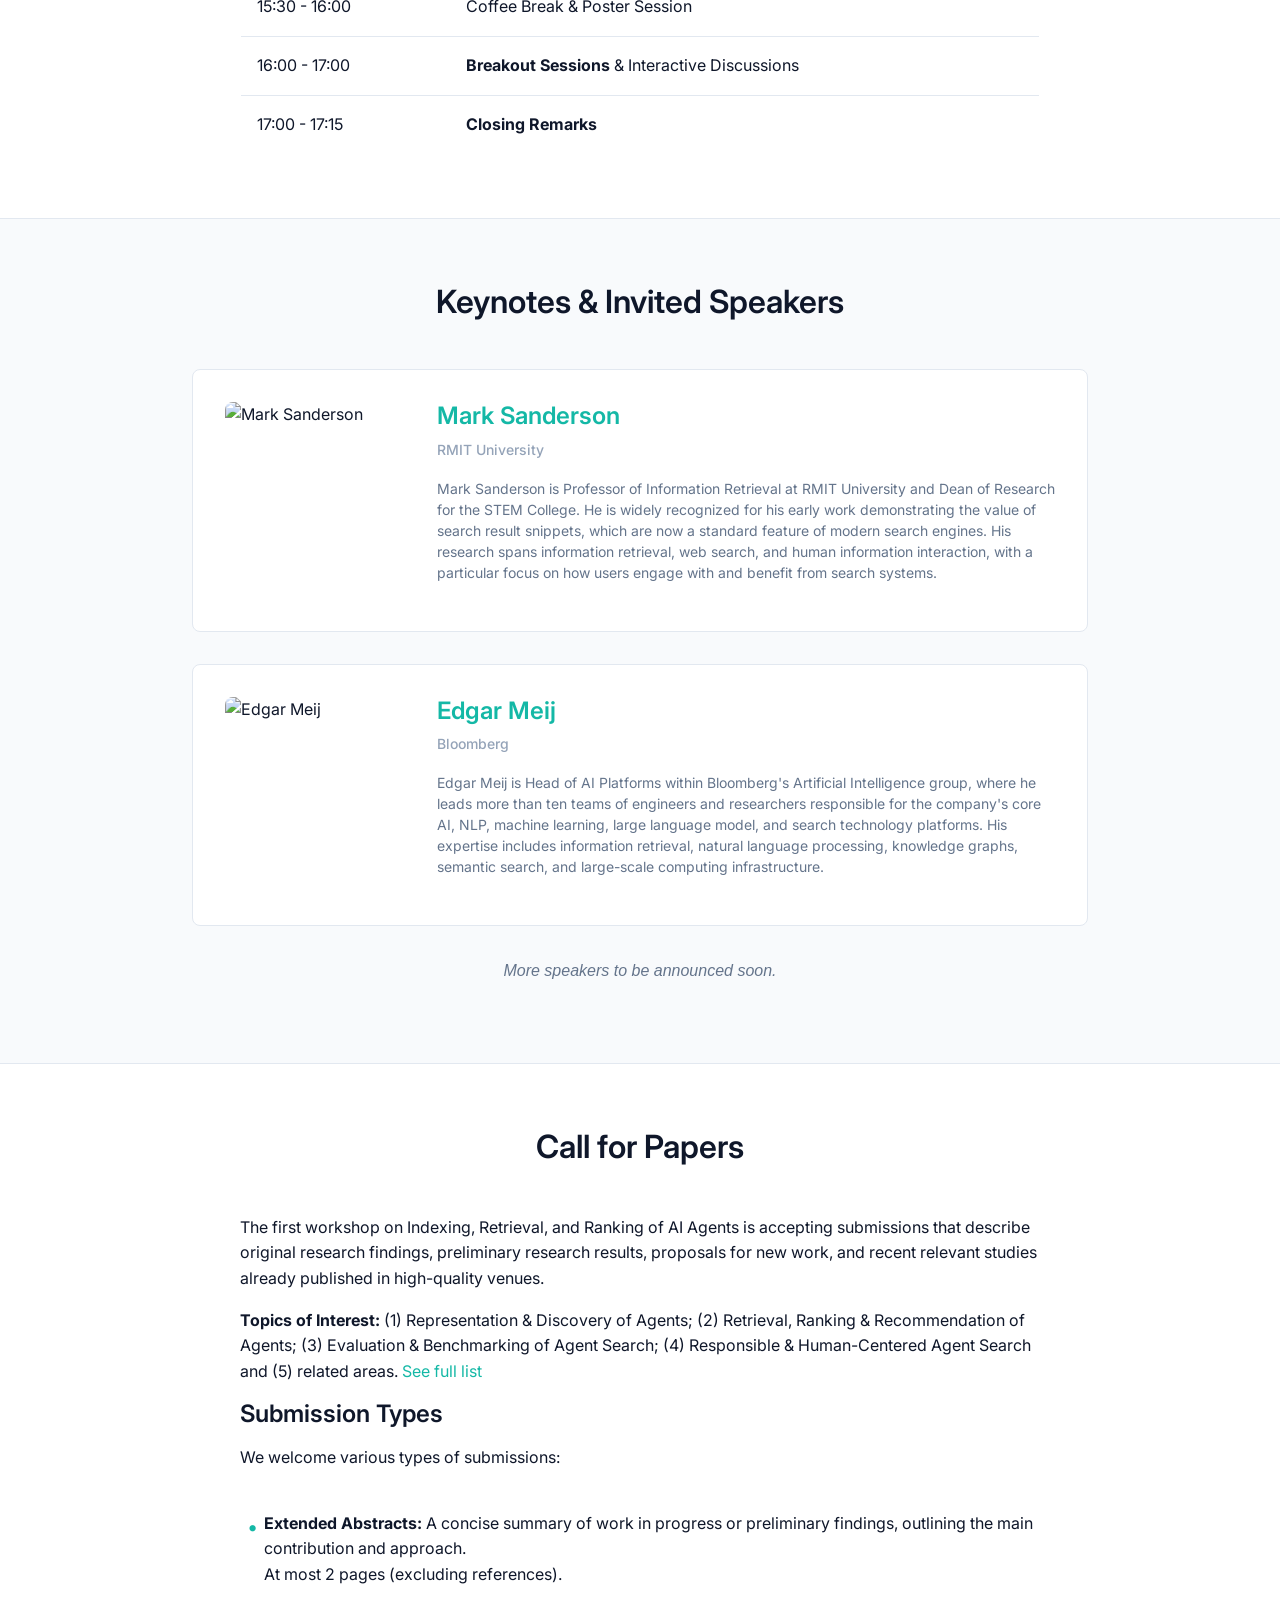
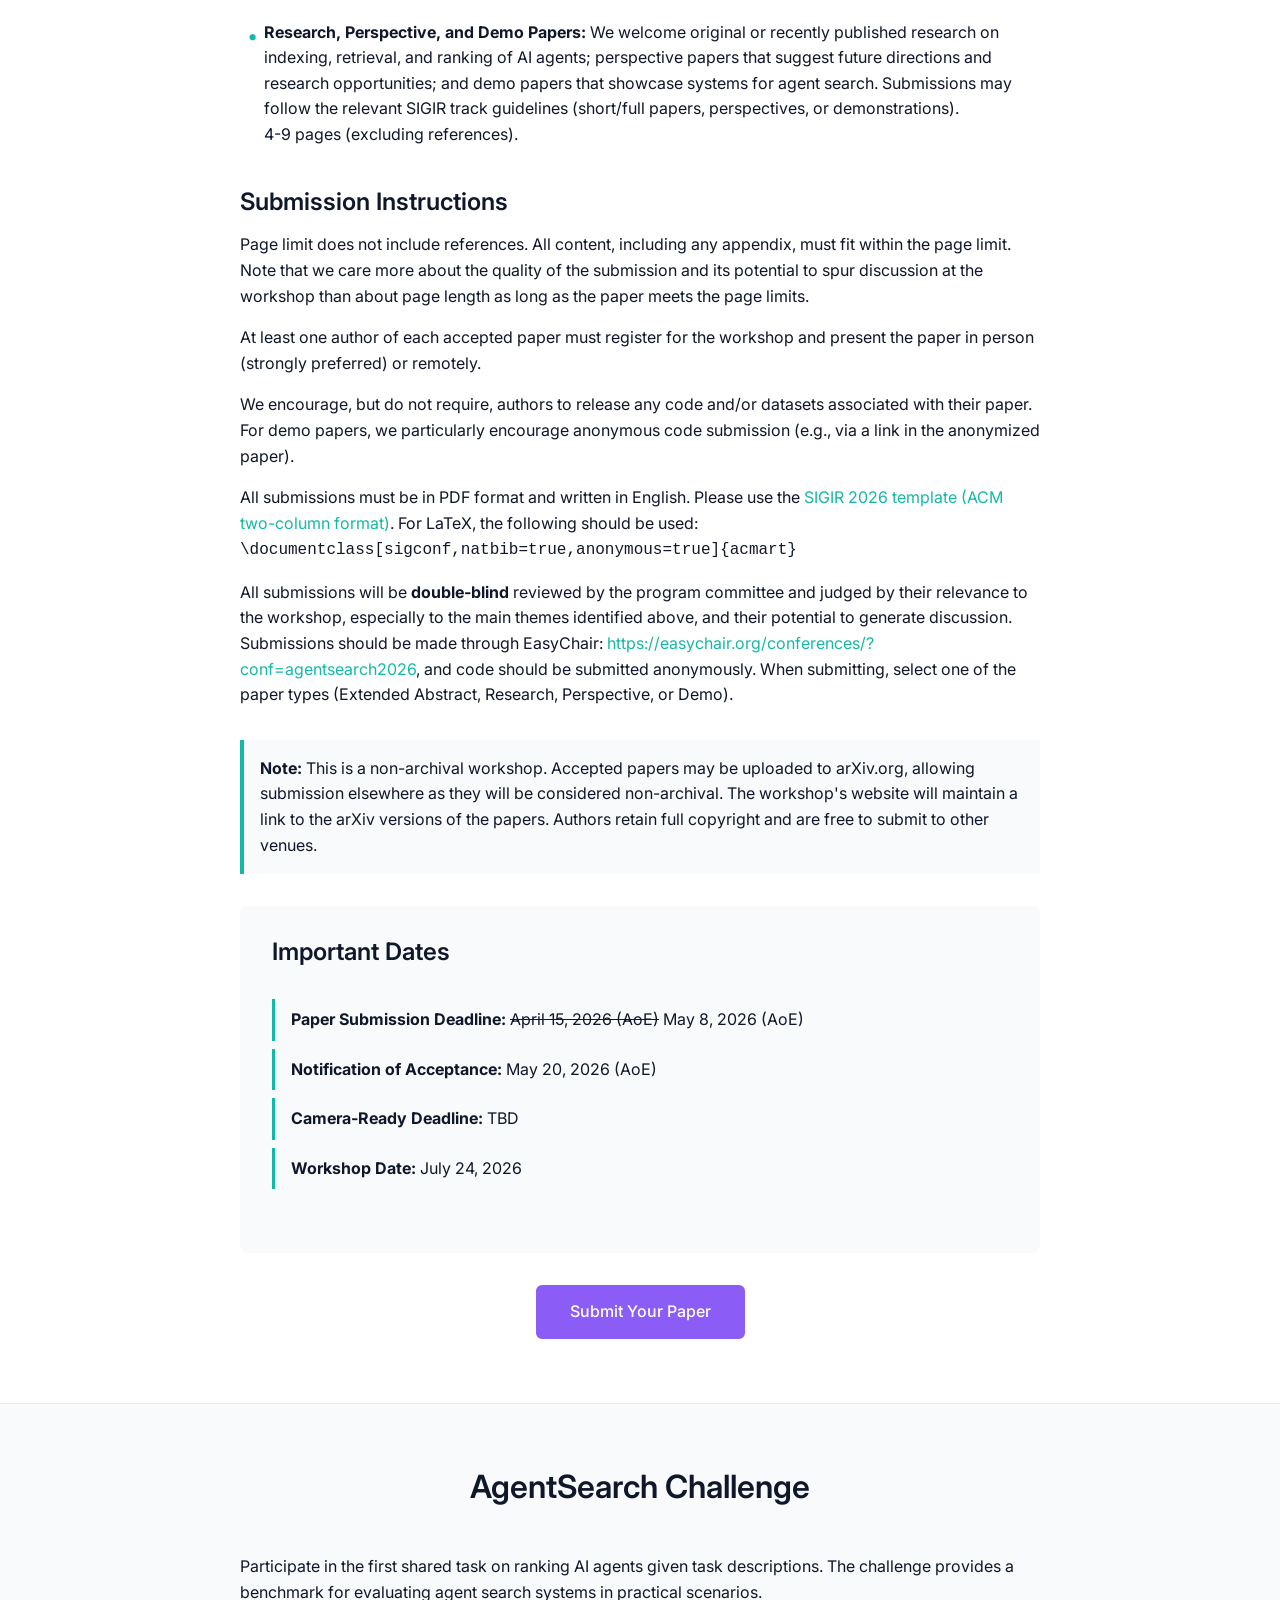
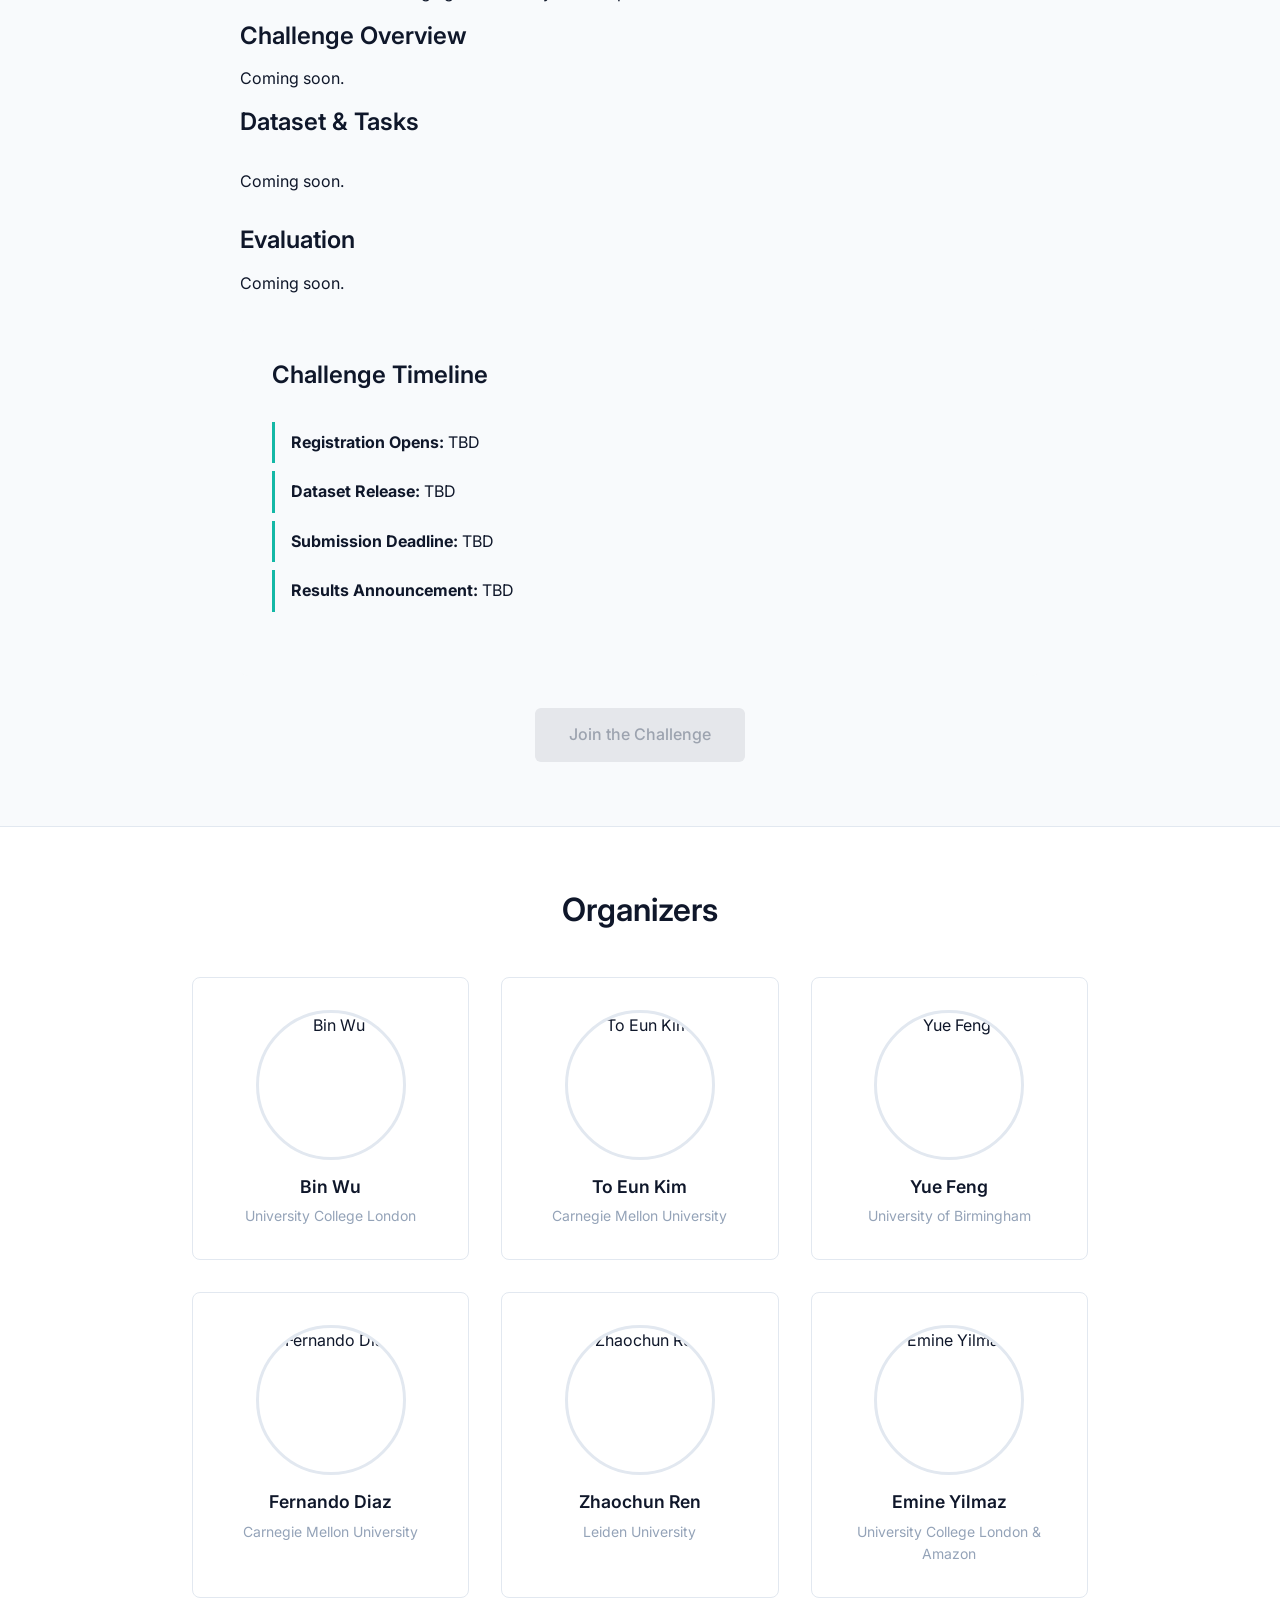
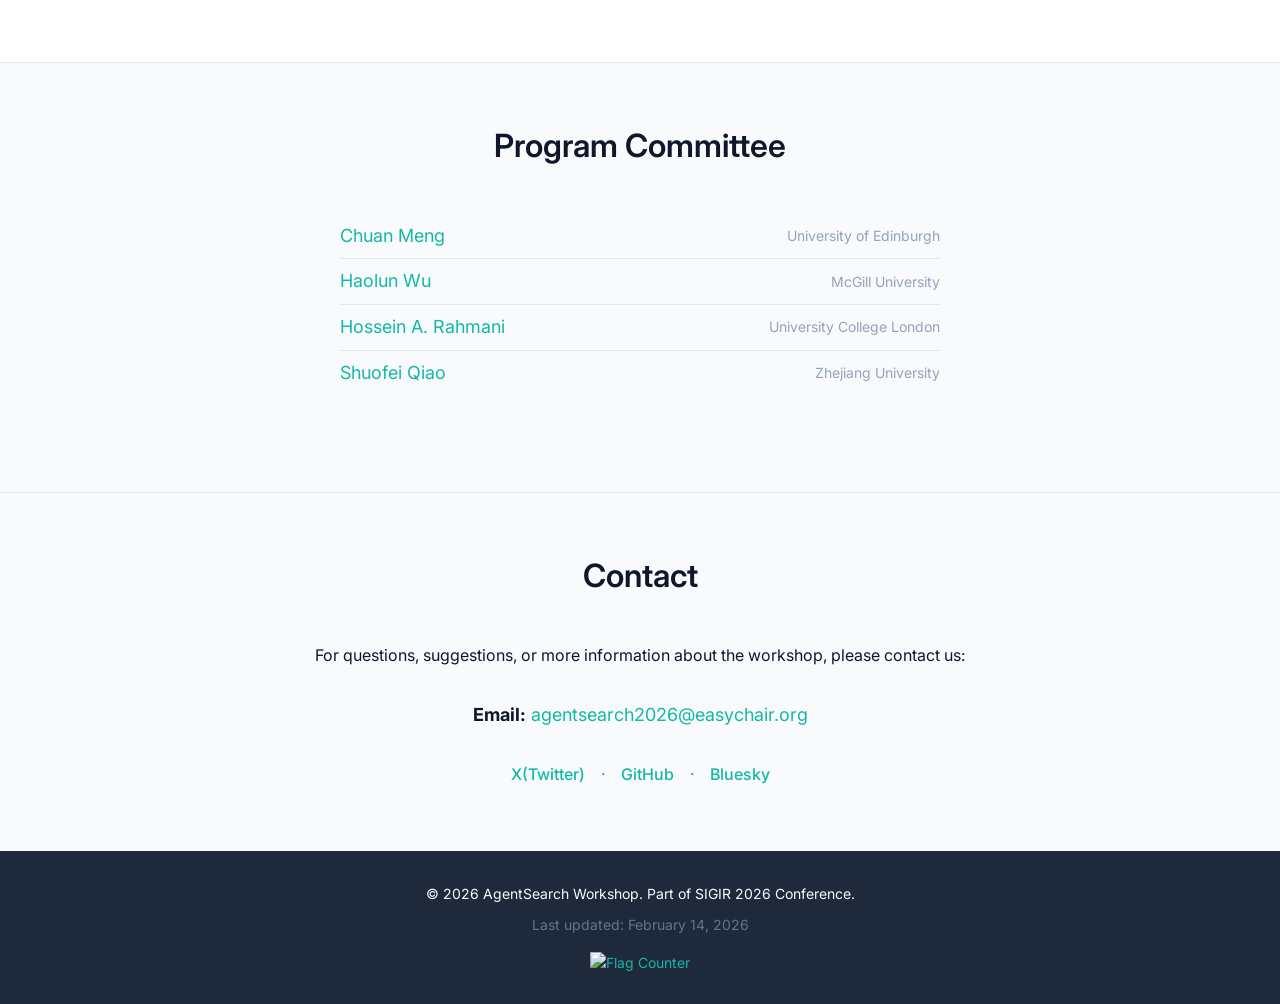
==== commit a9a9e872: "Extend the submission deadline" ====
--- a/index.html
+++ b/index.html
@@ -9,7 +9,7 @@
     
     <!-- Open Graph / Social Media -->
     <meta property="og:type" content="website">
-    <meta property="og:title" content="AgentSearchBench">
+    <meta property="og:title" content="AgentSearch Workshop @ SIGIR 2026">
     <meta property="og:description" content="The First Workshop on Indexing, Retrieval, and Ranking of AI Agents">
     <meta property="og:url" content="https://agent-search.github.io/agentsearch-sigir26/">
     <meta property="og:image" content="https://agent-search.github.io/agentsearch-sigir26/assets/img/logo.png">
@@ -22,7 +22,7 @@
     <!-- Favicon placeholder -->
     <link rel="icon" type="image/png" href="assets/img/favicon.png">
     
-    <title>AgentSearchBench Challenge</title>
+    <title>AgentSearch Workshop @ SIGIR 2026</title>
     
     <!-- Google Fonts (optional but lightweight) -->
     <link rel="preconnect" href="https://fonts.googleapis.com">
@@ -38,7 +38,7 @@
         <nav class="nav" id="navbar">
             <div class="nav-container">
                 <div class="nav-brand">
-                    <a href="#home">AgentSearchBench</a>
+                    <a href="#home">AgentSearch</a>
                 </div>
                 
                 <!-- Hamburger Menu Button -->
@@ -50,11 +50,15 @@
                 
                 <!-- Navigation Menu -->
                 <ul class="nav-menu" id="navMenu">
-                    <li><a href="#overview" class="nav-link">Overview</a></li>
-                    <li><a href="#dataset" class="nav-link">Dataset Introduction</a></li>
-                    <li><a href="#submissions" class="nav-link">Submissions</a></li>
-                    <li><a href="#faqs" class="nav-link">FAQs</a></li>
+                    <li><a href="#home" class="nav-link active">Home</a></li>
+                    <li><a href="#about" class="nav-link">About</a></li>
+                    <li><a href="#topics" class="nav-link">Topics</a></li>
+                    <li><a href="#program" class="nav-link">Program</a></li>
+                    <li><a href="#speakers" class="nav-link">Speakers</a></li>
+                    <li><a href="#cfp" class="nav-link">Submissions</a></li>
+                    <li><a href="#challenge" class="nav-link">Challenge</a></li>
                     <li><a href="#organizers" class="nav-link">Organizers</a></li>
+                    <li><a href="#contact" class="nav-link">Contact</a></li>
                 </ul>
             </div>
         </nav>
@@ -68,177 +72,311 @@
             <div class="hero-overlay"></div>
             <div class="container">
                 <div class="hero-content">
-                    <h1 class="hero-title">Challenge</h1>
-                    <h2 class="hero-subtitle">AgentSearchBench: A Benchmark for AI Agent Search in the Wild</h2>
-                    <p class="hero-conference">AgentSearch · SIGIR 2026 · Melbourne | Naarm, Australia · July 24, 2026</p>
+                    <h1 class="hero-title">AgentSearch</h1>
+                    <h2 class="hero-subtitle">The First Workshop on Indexing, Retrieval, and Ranking of AI Agents</h2>
+                    <p class="hero-conference">SIGIR 2026 · Melbourne | Naarm, Australia · July 24, 2026</p>
                     <div class="hero-buttons">
-                        <a href="" class="btn btn-primary" style="font-weight:700;">Paper</a>
-                        <a href="https://arastun-m.github.io/cayman-theme/" class="btn btn-secondary" style="font-weight:700;">Webpage</a>
-                        <a href="https://github.com/Bingo-W/AgentSearchBench" class="btn btn-secondary" style="font-weight:700;">GitHub</a>
-                    </div>
-                </div>
-            </div>
-        </section>
-
-        <!-- Overview Section -->
-        <section id="overview" class="section">
-            <div class="container">
-                <h2 class="section-title">Overview</h2>
+                        <a href="#cfp" class="btn btn-primary" style="font-weight:700;">Call for Papers</a>
+                        <a href="#challenge" class="btn btn-secondary" style="font-weight:700;">Challenge</a>
+                    </div>
+                </div>
+            </div>
+        </section>
+
+        <!-- About Section -->
+        <section id="about" class="section">
+            <div class="container">
+                <h2 class="section-title">About</h2>
                 <div class="section-content">
-                    <p>The AgentSearchBench challenge is organized as part of the AgentSearch workshop at SIGIR 2026.</p>
-                    <p>Agent ecosystems are essential infrastructure for deploying AI systems on complex, real-world tasks. Identifying the right agent for a given task largely depends on understanding agent capabilities, which are often compositional, execution-dependent, and difficult to assess from textual descriptions alone. However, collecting reliable agent relevance signals at scale is costly and technically demanding. Consequently, existing benchmarks rely on well-specified functionalities, controlled candidate pools, or purely executable task queries, leaving realistic agent search scenarios insufficiently studied.</p>
-                    <p>The AgentSearchBench challenge aims to explore agent search in the wild by evaluating retrieval and reranking methods against execution-grounded performance signals. Recent studies have shown that semantic similarity alone is insufficient for identifying high-performing agents. Nevertheless, it remains unclear which retrieval approaches best capture true agent utility, which ranking signals most reliably predict execution performance, how lightweight behavioral probing compares to description-based methods, whether execution-aware signals can close the gap between semantic similarity and actual agent performance, and how well current methods generalise across diverse task types and agent providers.</p>
-                    <p>This challenge will investigate these questions across nearly 10,000 real-world agents drawn from multiple providers. The collected data and evaluation framework will be released as a public package to support agent discovery and selection research in the broader AI and information retrieval communities.</p>
-                </div>
-            </div>
-        </section>
-
-    <!-- Dataset Introduction Section -->
-    <section id="dataset" class="section">
-        <div class="container">
-            <h2 class="section-title">Dataset Introduction</h2>
-            <div class="section-content">
-                <h3>AgentBase — the Agent Repository</h3>
-                <p>The benchmark is built from <strong>9,759 real-world agents</strong> sourced from public platforms. Rather than synthetic agents, AgentBase captures practical challenges such as overlapping capabilities, inconsistent documentation, and heterogeneous description formats.</p>
-
-                <table class="dataset-table">
-                    <thead>
-                        <tr><th>Statistic</th><th>Count</th></tr>
-                    </thead>
-                    <tbody>
-                        <tr><td>Total agents</td><td>9,759</td></tr>
-                        <tr><td>Agents with executable interfaces</td><td>7,867</td></tr>
-                        <tr><td>Single-agent task queries</td><td>2,452</td></tr>
-                        <tr><td>Multi-agent task queries</td><td>500</td></tr>
-                        <tr><td>Task descriptions</td><td>259</td></tr>
-                        <tr><td>Avg. queries per description</td><td>10</td></tr>
-                        <tr><td>Avg. evaluated agents per query</td><td>20</td></tr>
-                        <tr><td>Total execution runs</td><td>66,740</td></tr>
-                    </tbody>
-                </table>
-
-                <p>Agents are collected from three real-world platforms, ensuring broad domain coverage and authentic capability diversity:</p>
-                <ul>
-                    <li><strong>GPT Store</strong> – General-purpose GPTs</li>
-                    <li><strong>Google Cloud Marketplace</strong> – Enterprise agents</li>
-                    <li><strong>AgentAI Platform</strong> – Specialised agents</li>
-                </ul>
-
-                <p>Each agent is normalised into a unified four-part schema: <strong>agent metadata</strong>, <strong>capability description</strong>, <strong>usage guidance</strong>, and <strong>availability &amp; constraints</strong>.</p>
-            </div>
-        </div>
-    </section>
-
-    <!-- Challenge Section -->
-    <section id="challenge" class="section section-gray">
-        <div class="container">
-            <h2 class="section-title">AgentSearch Challenge</h2>
-            <div class="section-content">
-                <p>Develop systems that retrieve and rank AI agents from a large repository given task specifications. The challenge covers both executable queries and high-level task descriptions, with evaluation grounded in agent execution performance.</p>
-
-                <h3>Challenge Overview</h3>
-                <p>The challenge consists of three tracks targeting different levels of task complexity:</p>
-
-                <ul class="challenge-list">
-                    <li><strong>Track 1 – Single-Agent Task Query:</strong> Rank agents for concrete executable instructions, evaluated via execution outputs scored by an LLM.</li>
-                    <li><strong>Track 2 – Multi-Agent Task Query:</strong> Rank agents for composed tasks with multiple subtasks; relevance depends on coverage across all subtasks.</li>
-                    <li><strong>Track 3 – High-Level Task Description:</strong> Rank agents for abstract goals evaluated across multiple executable queries.</li>
-                </ul>
-
-                <h3>Dataset & Tasks</h3>
-                <ul class="challenge-list">
-                    <li>9,759 real-world agents with heterogeneous descriptions and capabilities</li>
-                    <li>2,452 single-agent queries and 500 multi-agent queries</li>
-                    <li>259 high-level task descriptions with associated executable queries</li>
-                    <li>Execution-based relevance labels derived from 66,740 runs</li>
-                </ul>
-
-                <h3>Evaluation</h3>
-                <p>Evaluation is grounded in real agent execution. A 5-point LLM-as-judge assesses output quality, with human validation confirming high agreement (Cohen’s κ = 0.93). Metrics include NDCG, Precision, Recall, MRR, and completeness-based measures.</p>
-
-                <div class="challenge-timeline">
-                    <h3>Challenge Timeline</h3>
-                    <ul class="dates-list">
-                        <li><strong>Registration Opens:</strong> TBD</li>
-                        <li><strong>Dataset Release:</strong> TBD</li>
-                        <li><strong>Submission Deadline:</strong> TBD</li>
-                        <li><strong>Results Announcement:</strong> COLM 2026</li>
+                    <p>As AI agents and tools increasingly perform tasks on behalf of users, the digital ecosystem is rapidly filling with dynamic, task-oriented systems that offer overlapping capabilities. This shift raises a fundamental question: how can users and orchestrating systems reliably discover, compare, and select the most appropriate agents for a given task? AgentSearch frames this challenge as a first-class information retrieval problem. Unlike traditional IR, where static documents are retrieved, agent search involves dynamic entities whose suitability depends on capabilities, behavior, reliability, constraints, and task-dependent performance. This workshop brings together researchers and practitioners to develop principled methods for indexing, retrieving, ranking, and evaluating AI agents and tools, establishing a coherent research agenda at the intersection of information retrieval and agentic systems.</p>
+                </div>
+            </div>
+        </section>
+
+        <!-- Topics Section -->
+        <section id="topics" class="section section-gray">
+            <div class="container">
+                <h2 class="section-title">Topics of Interest</h2>
+                <div class="topics-grid">
+                    <div class="topic-card">
+                        <h3>Representation & Discovery of Agents</h3>
+                        <ul>
+                            <li>Modeling and structuring agent capabilities, constraints, and costs</li>
+                            <li>Profiling, probing, and capacity estimation of agents and tools</li>
+                            <li>Organization and indexing of dynamic or behavior-based properties</li>
+                            <li>Agent and tool discovery in large, heterogeneous ecosystems</li>
+                        </ul>
+                    </div>
+                    
+                    <div class="topic-card">
+                        <h3>Retrieval, Ranking & Recommendation</h3>
+                        <ul>
+                            <li>Learning-to-rank methods for agent selection</li>
+                            <li>Task-aware, constraint-aware, and reliability-aware ranking</li>
+                            <li>Agent recommendation and proactive suggestion mechanisms</li>
+                            <li>Multi-agent routing, orchestration, and coordination</li>
+                            <li>Hybrid and ensemble retrieval strategies</li>
+                        </ul>
+                    </div>
+                    
+                    <div class="topic-card">
+                        <h3>Evaluation & Benchmarking</h3>
+                        <ul>
+                            <li>Metrics for agent suitability, robustness, and performance</li>
+                            <li>Task-dependent and workflow-aware evaluation protocols</li>
+                            <li>Benchmark and dataset construction for agent search</li>
+                            <li>LLM-based, human-centered, or preference-based evaluation</li>
+                        </ul>
+                    </div>
+                    
+                    <div class="topic-card">
+                        <h3>Responsible & Human-Centered Agent Search</h3>
+                        <ul>
+                            <li>Safety, robustness, and risk mitigation in agent retrieval</li>
+                            <li>Fairness and exposure in agent marketplaces and rankings</li>
+                            <li>Transparency and explainability of agent recommendations</li>
+                            <li>Personalization and user modeling for agent selection</li>
+                            <li>Human-in-the-loop and interactive agent search systems</li>
+                        </ul>
+                    </div>
+                </div>
+            </div>
+        </section>
+
+        <!-- Program Section -->
+        <section id="program" class="section">
+            <div class="container">
+                <h2 class="section-title">Workshop Program</h2>
+                <div class="section-content">
+                    <p class="program-note">The workshop features an interactive format including keynotes, panel discussions, breakout sessions, and poster presentations.</p>
+                    
+                    <div class="schedule-wrapper">
+                        <table class="schedule-table">
+                            <thead>
+                                <tr>
+                                    <th>Time</th>
+                                    <th>Activity</th>
+                                </tr>
+                            </thead>
+                            <tbody>
+                                <tr>
+                                    <td>09:00 - 09:15</td>
+                                    <td><strong>Opening Remarks</strong></td>
+                                </tr>
+                                <tr>
+                                    <td>09:15 - 10:00</td>
+                                    <td><strong>Keynote 1:</strong> TBD</td>
+                                </tr>
+                                <tr>
+                                    <td>10:00 - 10:30</td>
+                                    <td><strong>Oral Presentations</strong> - Session 1: TBD</td>
+                                </tr>
+                                <tr>
+                                    <td>10:30 - 11:00</td>
+                                    <td>Coffee Break & Poster Session</td>
+                                </tr>
+                                <tr>
+                                    <td>11:00 - 11:45</td>
+                                    <td><strong>Keynote 2:</strong> TBD</td>
+                                </tr>
+                                <tr>
+                                    <td>11:45 - 12:30</td>
+                                    <td><strong>Oral Presentations</strong> - Session 2: TBD</td>
+                                </tr>
+                                <tr>
+                                    <td>12:30 - 14:00</td>
+                                    <td>Lunch Break</td>
+                                </tr>
+                                <tr>
+                                    <td>14:00 - 15:00</td>
+                                    <td><strong>Panel Discussion:</strong> TBD</td>
+                                </tr>
+                                <tr>
+                                    <td>15:00 - 15:30</td>
+                                    <td><strong>Challenge Results</strong> Presentation & Discussion</td>
+                                </tr>
+                                <tr>
+                                    <td>15:30 - 16:00</td>
+                                    <td>Coffee Break & Poster Session</td>
+                                </tr>
+                                <tr>
+                                    <td>16:00 - 17:00</td>
+                                    <td><strong>Breakout Sessions</strong> & Interactive Discussions</td>
+                                </tr>
+                                <tr>
+                                    <td>17:00 - 17:15</td>
+                                    <td><strong>Closing Remarks</strong></td>
+                                </tr>
+                            </tbody>
+                        </table>
+                    </div>
+                </div>
+            </div>
+        </section>
+
+        <!-- Speakers Section -->
+        <section id="speakers" class="section section-gray">
+            <div class="container">
+                <h2 class="section-title">Keynotes & Invited Speakers</h2>
+                <div class="speakers-grid">
+                    <div class="speaker-card">
+                        <img src="assets/img/speakers/mark-sanderson.jpg" alt="Mark Sanderson" class="speaker-photo">
+                        <div class="speaker-info">
+                            <h3><a href="https://marksanderson.org/" target="_blank" rel="noopener noreferrer">Mark Sanderson</a></h3>
+                            <p class="speaker-affiliation">RMIT University</p>
+                            <p class="speaker-bio">Mark Sanderson is Professor of Information Retrieval at RMIT University and Dean of Research for the STEM College. He is widely recognized for his early work demonstrating the value of search result snippets, which are now a standard feature of modern search engines. His research spans information retrieval, web search, and human information interaction, with a particular focus on how users engage with and benefit from search systems.</p>
+                        </div>
+                    </div>
+                    
+                    <div class="speaker-card">
+                        <img src="assets/img/speakers/edgar-meij.jpg" alt="Edgar Meij" class="speaker-photo">
+                        <div class="speaker-info">
+                            <h3><a href="https://edgar.meij.pro/" target="_blank" rel="noopener noreferrer">Edgar Meij</a></h3>
+                            <p class="speaker-affiliation">Bloomberg</p>
+                            <p class="speaker-bio">Edgar Meij is Head of AI Platforms within Bloomberg's Artificial Intelligence group, where he leads more than ten teams of engineers and researchers responsible for the company's core AI, NLP, machine learning, large language model, and search technology platforms. His expertise includes information retrieval, natural language processing, knowledge graphs, semantic search, and large-scale computing infrastructure.</p>
+                        </div>
+                    </div>
+                </div>
+                <p class="speakers-note">More speakers to be announced soon.</p>
+            </div>
+        </section>
+
+        <!-- Call for Papers Section -->
+        <section id="cfp" class="section">
+            <div class="container">
+                <h2 class="section-title">Call for Papers</h2>
+                <div class="section-content">
+                    <p>The first workshop on Indexing, Retrieval, and Ranking of AI Agents is accepting submissions that describe original research findings, preliminary research results, proposals for new work, and recent relevant studies already published in high-quality venues.</p>
+                    
+                    <div class="cfp-topics-ref" style="margin-bottom:1em;">
+                                            <strong>Topics of Interest:</strong> (1) Representation & Discovery of Agents; (2) Retrieval, Ranking & Recommendation of Agents; (3) Evaluation & Benchmarking of Agent Search; (4) Responsible & Human-Centered Agent Search and (5) related areas. <a href="#topics" class="cfp-topics-link">See full list</a>
+                    </div>
+
+                    <h3>Submission Types</h3>
+                    We welcome various types of submissions:
+                    <ul class="cfp-list">
+                        <li>
+                            <strong>Extended Abstracts:</strong>
+                            A concise summary of work in progress or preliminary findings, outlining the main contribution and approach.
+                            <br>
+                            At most 2 pages (excluding references).
+                        </li>
+                        <li>
+                            <strong>Research, Perspective, and Demo Papers:</strong>
+                            We welcome original or recently published research on indexing, retrieval, and ranking of AI agents; 
+                            perspective papers that suggest future directions and research opportunities; 
+                            and demo papers that showcase systems for agent search. 
+                            Submissions may follow the relevant SIGIR track guidelines (short/full papers, perspectives, or demonstrations).
+                            <br>
+                            4-9 pages (excluding references).
+                        </li>
                     </ul>
-                </div>
-
-                <div class="challenge-button-wrapper">
-                    <a class="btn btn-disabled" target="_blank" rel="noopener noreferrer">Join the Challenge — Coming Soon</a>
-                </div>
-            </div>
-        </div>
-    </section>
-
-    <!-- Submissions Section -->
-    <section id="submissions" class="section">
-        <div class="container">
-            <h2 class="section-title">Submissions</h2>
-            <div class="section-content">
-                <p>Submission details will be released with the challenge. Participants will submit ranked lists of agents per query using a standard IR-style format. Teams may submit multiple runs, and reproducibility submissions are encouraged.</p>
-
-                <h3>Submission Format</h3>
-                <pre>
-    # query_id  0  agent_id  relevance_score
-    q001        0  agt:gpt:2518c1    3
-    q001        0  agt:gcp:ab3d12    1
-    q002        0  agt:gpt:ff91ca    2
-                </pre>
-
-                <h3>Relevance Scale</h3>
-                <ul>
-                    <li><strong>[3]</strong> Perfectly relevant — exact match and correct output</li>
-                    <li><strong>[2]</strong> Highly relevant — mostly correct but partial</li>
-                    <li><strong>[1]</strong> Related — relevant but does not solve the task</li>
-                    <li><strong>[0]</strong> Irrelevant — not related to the task</li>
-                </ul>
-            </div>
-        </div>
-    </section>
-
-    <!-- FAQs Section -->
-    <section id="faqs" class="section">
-        <div class="container">
-            <h2 class="section-title">Frequently Asked Questions</h2>
-            <div class="section-content">
-                <h3>Are there restrictions on which models I can use?</h3>
-                <p>No. You can use any model, including proprietary, open-weight, or fine-tuned systems.</p>
-
-                <h3>Can I modify the prompts?</h3>
-                <p>Yes. Any prompting strategy is allowed, including zero-shot, few-shot, or fine-tuned approaches.</p>
-
-                <h3>How many submissions are allowed?</h3>
-                <p>There is no limit. Multiple submissions and reproducibility runs are encouraged.</p>
-
-                <h3>What is the goal of the challenge?</h3>
-                <p>The goal is to develop effective retrieval and ranking methods for AI agents, including prompt design, model selection, and fine-tuning strategies.</p>
-
-                <h3>How is relevance validated?</h3>
-                <p>Relevance is based on execution results scored by an LLM-as-judge, with strong agreement validated by human annotators.</p>
-
-                <h3>Will winners be announced?</h3>
-                <p>Yes. Top-performing teams will be announced at COLM 2026.</p>
-            </div>
-        </div>
-    </section>
-
+                    
+                    <h3>Submission Instructions</h3>
+                    <p>
+                        Page limit does not include references. All content, including any appendix, must fit within the page limit.
+                        Note that we care more about the quality of the submission and its potential to spur discussion at the workshop than about page length as long as the paper meets the page limits.
+                    </p>
+                    <p>
+                        At least one author of each accepted paper must register for the workshop and present the paper in person (strongly preferred) or remotely.
+                    </p>
+                    <p>
+                        We encourage, but do not require, authors to release any code and/or datasets associated with their paper.
+                        For demo papers, we particularly encourage anonymous code submission (e.g., via a link in the anonymized paper).
+                    </p>
+                    <p>
+                        All submissions must be in PDF format and written in English.
+                        Please use the <a href="https://sigir2026.org/en-AU/pages/submissions/full-papers-track" target="_blank" rel="noopener">SIGIR 2026 template (ACM two-column format)</a>.
+
+                        For LaTeX, the following should be used:
+                        <br>
+                        <code>\documentclass[sigconf,natbib=true,anonymous=true]{acmart}</code>
+                    </p>
+                    <p>
+                        All submissions will be <strong>double-blind</strong> reviewed by the program committee and judged by their relevance to the workshop, especially to the main themes identified above, and their potential to generate discussion. 
+                        Submissions should be made through EasyChair: <a href="https://easychair.org/conferences/?conf=agentsearch2026" target="_blank" rel="noopener">https://easychair.org/conferences/?conf=agentsearch2026</a>, and code should be submitted anonymously.
+                        When submitting, select one of the paper types (Extended Abstract, Research, Perspective, or Demo).
+                    </p>
+                    
+                    <p class="cfp-note">
+                        <strong>Note:</strong> This is a non-archival workshop. 
+                        Accepted papers may be uploaded to arXiv.org, allowing submission elsewhere as they will be considered non-archival. 
+                        The workshop's website will maintain a link to the arXiv versions of the papers.
+                        Authors retain full copyright and are free to submit to other venues.
+                    </p>
+                    
+                    <div class="cfp-dates">
+                        <h3>Important Dates</h3>
+                        <ul class="dates-list">
+                            <li><strong>Paper Submission Deadline:</strong> <del>April 15, 2026 (AoE)</del> May 8, 2026 (AoE)</li>
+                            <li><strong>Notification of Acceptance:</strong> May 20, 2026 (AoE)</li>
+                            <li><strong>Camera-Ready Deadline:</strong> TBD</li>
+                            <li><strong>Workshop Date:</strong> July 24, 2026</li>
+                        </ul>
+                    </div>
+                    
+                    <div class="cfp-button-wrapper">
+                        <a href="https://easychair.org/conferences/?conf=agentsearch2026" class="btn btn-primary" target="_blank" rel="noopener noreferrer">Submit Your Paper</a>
+                        <!-- <a class="btn btn-disabled" target="_blank" rel="noopener noreferrer">Submit Your Paper</a> -->
+                    </div>
+                </div>
+            </div>
+        </section>
+
+        <!-- Challenge Section -->
+        <section id="challenge" class="section section-gray">
+            <div class="container">
+                <h2 class="section-title">AgentSearch Challenge</h2>
+                <div class="section-content">
+                    <p>Participate in the first shared task on ranking AI agents given task descriptions. The challenge provides a benchmark for evaluating agent search systems in practical scenarios.</p>
+                    
+                    <!-- <h3>Challenge Overview</h3>
+                    <p>Participants will develop systems that rank a collection of AI agents based on their suitability for completing specific tasks. Agents vary in their capabilities, API interfaces, performance characteristics, and domain expertise. The challenge includes diverse tasks spanning multiple domains to test the generalizability of ranking approaches.</p>
+                    
+                    <h3>Dataset & Tasks</h3>
+                    <ul class="challenge-list">
+                        <li><strong>Agent Collection:</strong> 500+ documented AI agents with capability descriptions, API specifications, and performance metadata</li>
+                        <li><strong>Task Queries:</strong> 200+ task descriptions covering information retrieval, data analysis, content generation, and decision support scenarios</li>
+                        <li><strong>Ground Truth:</strong> Relevance judgments based on agent execution results and expert assessments</li>
+                    </ul>
+                    
+                    <h3>Evaluation</h3>
+                    <p>Systems will be evaluated using standard IR metrics (NDCG, MAP, MRR) as well as task-specific metrics considering agent performance, cost, and latency. Participants can submit up to 5 runs for evaluation.</p>
+                     -->
+
+                    <h3>Challenge Overview</h3>
+                    <p>Coming soon.</p>
+                    
+                    <h3>Dataset & Tasks</h3>
+                    <ul class="challenge-list">
+                        Coming soon.
+                    </ul>
+                    
+                    <h3>Evaluation</h3>
+                    <p>Coming soon.</p>
+                    
+                    <div class="challenge-timeline">
+                        <h3>Challenge Timeline</h3>
+                        <ul class="dates-list">
+                            <li><strong>Registration Opens:</strong> TBD</li>
+                            <li><strong>Dataset Release:</strong> TBD</li>
+                            <li><strong>Submission Deadline:</strong> TBD</li>
+                            <li><strong>Results Announcement:</strong> TBD</li>
+                        </ul>
+                    </div>
+                    
+                    <div class="challenge-button-wrapper">
+                        <!-- <a href="https://github.com/agentsearch/challenge-2026" class="btn btn-primary" target="_blank" rel="noopener noreferrer">Join the Challenge</a> -->
+                        <a class="btn btn-disabled" target="_blank" rel="noopener noreferrer">Join the Challenge</a>
+                    </div>
+                </div>
+            </div>
+        </section>
 
         <!-- Organizers Section -->
         <section id="organizers" class="section">
             <div class="container">
                 <h2 class="section-title">Organizers</h2>
-                <div class="organizers-grid">
-                    <div class="organizer-card">
-                        <a href="https://www.linkedin.com/in/arastun-mammadli-068ab0228/" target="_blank" rel="noopener noreferrer" class="organizer-link">
-                            <img src="" alt="Arastun Mammadli" class="organizer-photo">
-                            <h3>Arastun Mammadli</h3>
-                            <p class="organizer-affiliation">University College London</p>
-                        </a>
-                    </div>
-                    
                 <div class="organizers-grid">
                     <div class="organizer-card">
                         <a href="https://bingo-w.github.io/" target="_blank" rel="noopener noreferrer" class="organizer-link">
@@ -247,15 +385,100 @@
                             <p class="organizer-affiliation">University College London</p>
                         </a>
                     </div>
-                </div>
-            </div>
-        </section>
+                    
+                    <div class="organizer-card">
+                        <a href="https://kimdanny.github.io/" target="_blank" rel="noopener noreferrer" class="organizer-link">
+                            <img src="assets/img/organizers/toeun-kim.jpeg" alt="To Eun Kim" class="organizer-photo">
+                            <h3>To Eun Kim</h3>
+                            <p class="organizer-affiliation">Carnegie Mellon University</p>
+                        </a>
+                    </div>
+                    
+                    <div class="organizer-card">
+                        <a href="https://fengyue-leah.github.io/" target="_blank" rel="noopener noreferrer" class="organizer-link">
+                            <img src="assets/img/organizers/yue-feng.jpeg" alt="Yue Feng" class="organizer-photo">
+                            <h3>Yue Feng</h3>
+                            <p class="organizer-affiliation">University of Birmingham</p>
+                        </a>
+                    </div>
+                    
+                    <div class="organizer-card">
+                        <a href="https://841.io/" target="_blank" rel="noopener noreferrer" class="organizer-link">
+                            <img src="assets/img/organizers/fernando-diaz.jpg" alt="Fernando Diaz" class="organizer-photo">
+                            <h3>Fernando Diaz</h3>
+                            <p class="organizer-affiliation">Carnegie Mellon University</p>
+                        </a>
+                    </div>
+                    
+                    <div class="organizer-card">
+                        <a href="https://renzhaochun.github.io/" target="_blank" rel="noopener noreferrer" class="organizer-link">
+                            <img src="assets/img/organizers/zhaochun-ren.jpeg" alt="Zhaochun Ren" class="organizer-photo">
+                            <h3>Zhaochun Ren</h3>
+                            <p class="organizer-affiliation">Leiden University</p>
+                        </a>
+                    </div>
+                    
+                    <div class="organizer-card">
+                        <a href="https://sites.google.com/site/emineyilmaz/" target="_blank" rel="noopener noreferrer" class="organizer-link">
+                            <img src="assets/img/organizers/emine-yilmaz.jpg" alt="Emine Yilmaz" class="organizer-photo">
+                            <h3>Emine Yilmaz</h3>
+                            <p class="organizer-affiliation">University College London & Amazon</p>
+                        </a>
+                    </div>
+                </div>
+            </div>
+        </section>
+
+        <!-- Program Committee Section -->
+        <section id="pc" class="section section-gray">
+            <div class="container">
+                <h2 class="section-title">Program Committee</h2>
+                <div class="section-content">
+                    <ul class="pc-list">
+                        <li><a href="https://chuanmeng.github.io/" target="_blank" rel="noopener noreferrer" class="pc-link">Chuan Meng</a> <span class="pc-affiliation">University of Edinburgh</span></li>
+                        <li><a href="https://haolun-wu.github.io/" target="_blank" rel="noopener noreferrer" class="pc-link">Haolun Wu</a> <span class="pc-affiliation">McGill University</span></li>
+                        <li><a href="https://rahmanidashti.github.io/" target="_blank" rel="noopener noreferrer" class="pc-link">Hossein A. Rahmani</a> <span class="pc-affiliation">University College London</span></li>
+                        <li><a href="https://gooodte.github.io/" target="_blank" rel="noopener noreferrer" class="pc-link">Shuofei Qiao</a> <span class="pc-affiliation">Zhejiang University</span></li>
+
+                        <!-- Add more PC members as needed -->
+                    </ul>
+                </div>
+            </div>
+        </section>
+
+        <!-- Contact Section -->
+        <section id="contact" class="section section-gray">
+            <div class="container">
+                <h2 class="section-title">Contact</h2>
+                <div class="section-content contact-content">
+                    <p>For questions, suggestions, or more information about the workshop, please contact us:</p>
+                    <p class="contact-email">
+                        <strong>Email:</strong> <a href="mailto:agentsearch2026@easychair.org">agentsearch2026@easychair.org</a>
+                    </p>
+                    
+                    <div class="social-links">
+                        <a href="https://x.com/AgentSearchIR" target="_blank" rel="noopener noreferrer" aria-label="Twitter">X(Twitter)</a>
+                        <span class="separator">·</span>
+                        <a href="https://github.com/Agent-Search" target="_blank" rel="noopener noreferrer" aria-label="GitHub">GitHub</a>
+                        <span class="separator">·</span>
+                        <a href="https://bsky.app/profile/agentsearch.bsky.social" target="_blank" rel="noopener noreferrer" aria-label="Bluesky">Bluesky</a>
+                    </div>
+                </div>
+            </div>
+        </section>
+    </main>
 
     <!-- Footer -->
     <footer class="footer">
         <div class="container">
             <p>&copy; 2026 AgentSearch Workshop. Part of SIGIR 2026 Conference.</p>
-            <p class="footer-update">Last updated: April 13th, 2026</p>
+            <p class="footer-update">Last updated: February 14, 2026</p>
+            <!-- Visitor Counter -->
+            <div class="visitor-counter">
+                <a href="https://info.flagcounter.com/ysKc" target="_blank" rel="noopener noreferrer">
+                    <img src="https://s01.flagcounter.com/count2/ysKc/bg_FFFFFF/txt_000000/border_CCCCCC/columns_8/maxflags_12/viewers_0/labels_1/pageviews_1/flags_0/percent_0/" alt="Flag Counter" border="0">
+                </a>
+            </div>
         </div>
     </footer>
 
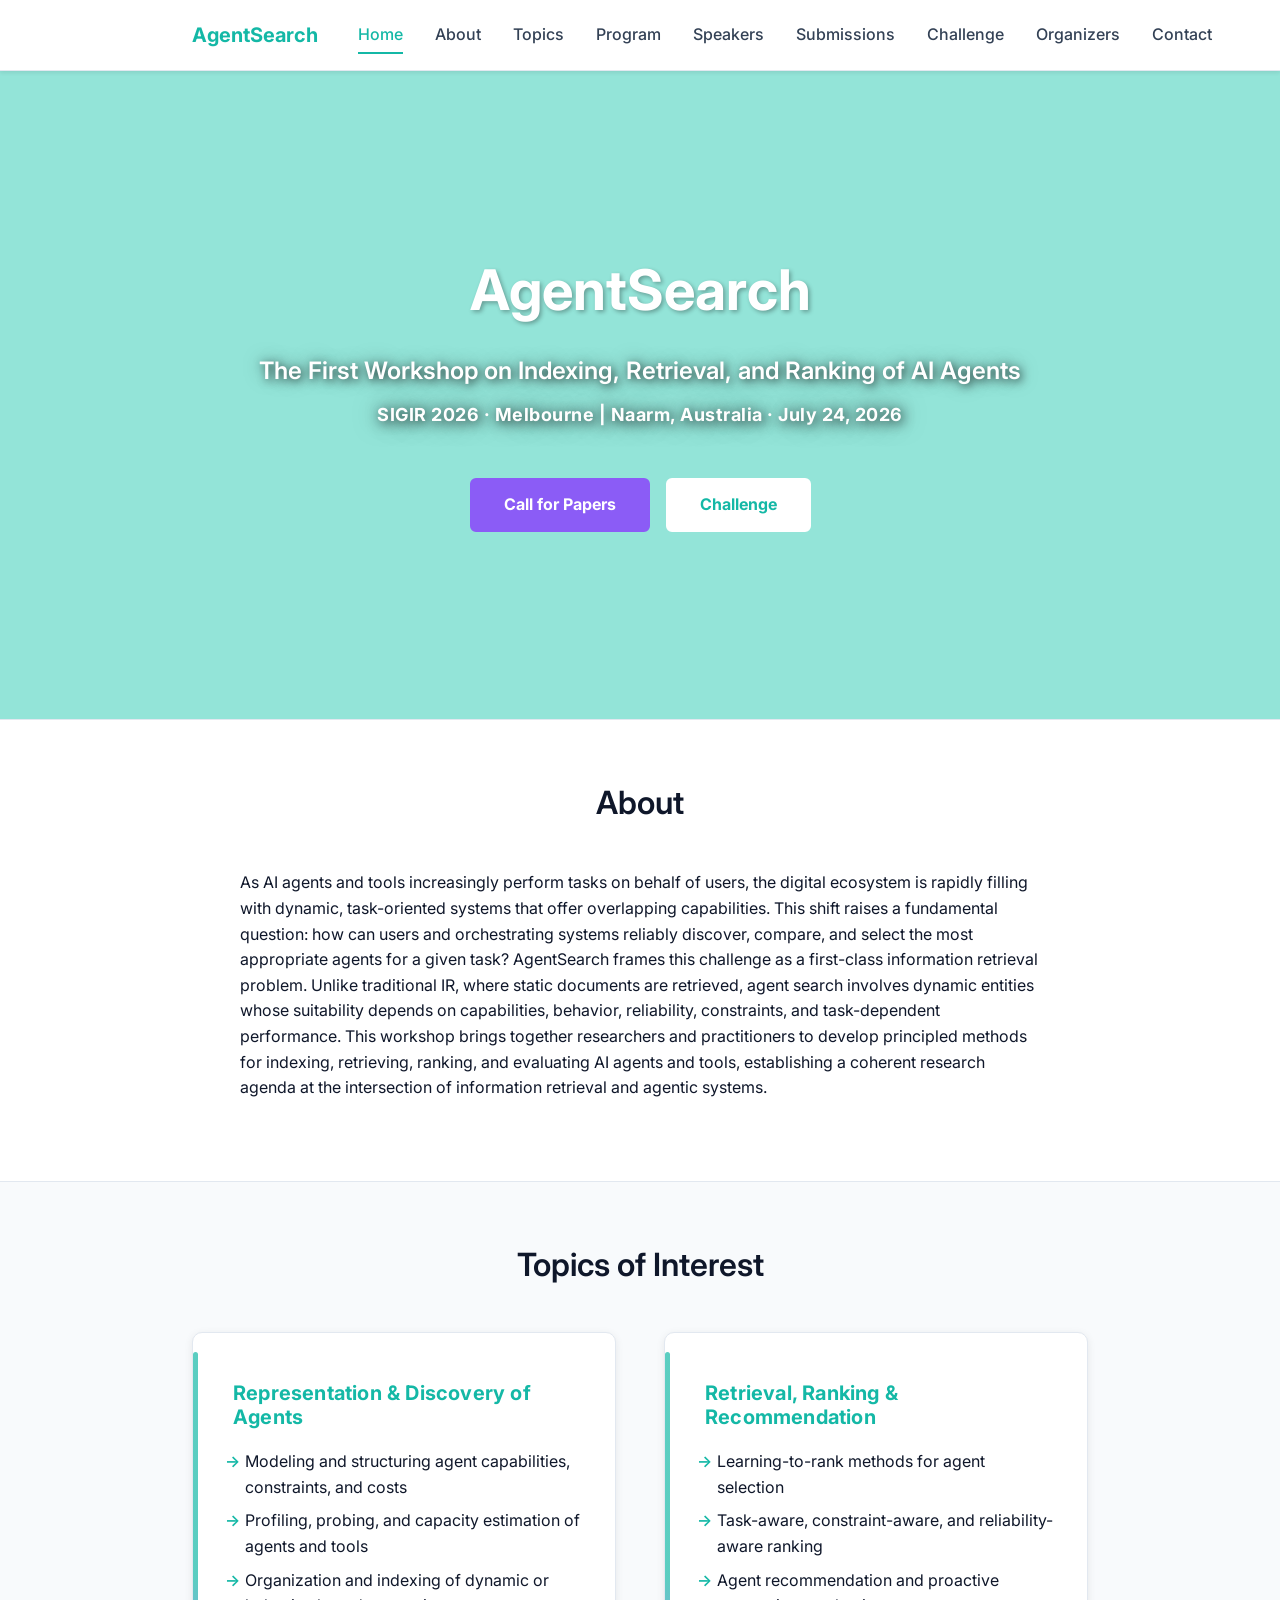
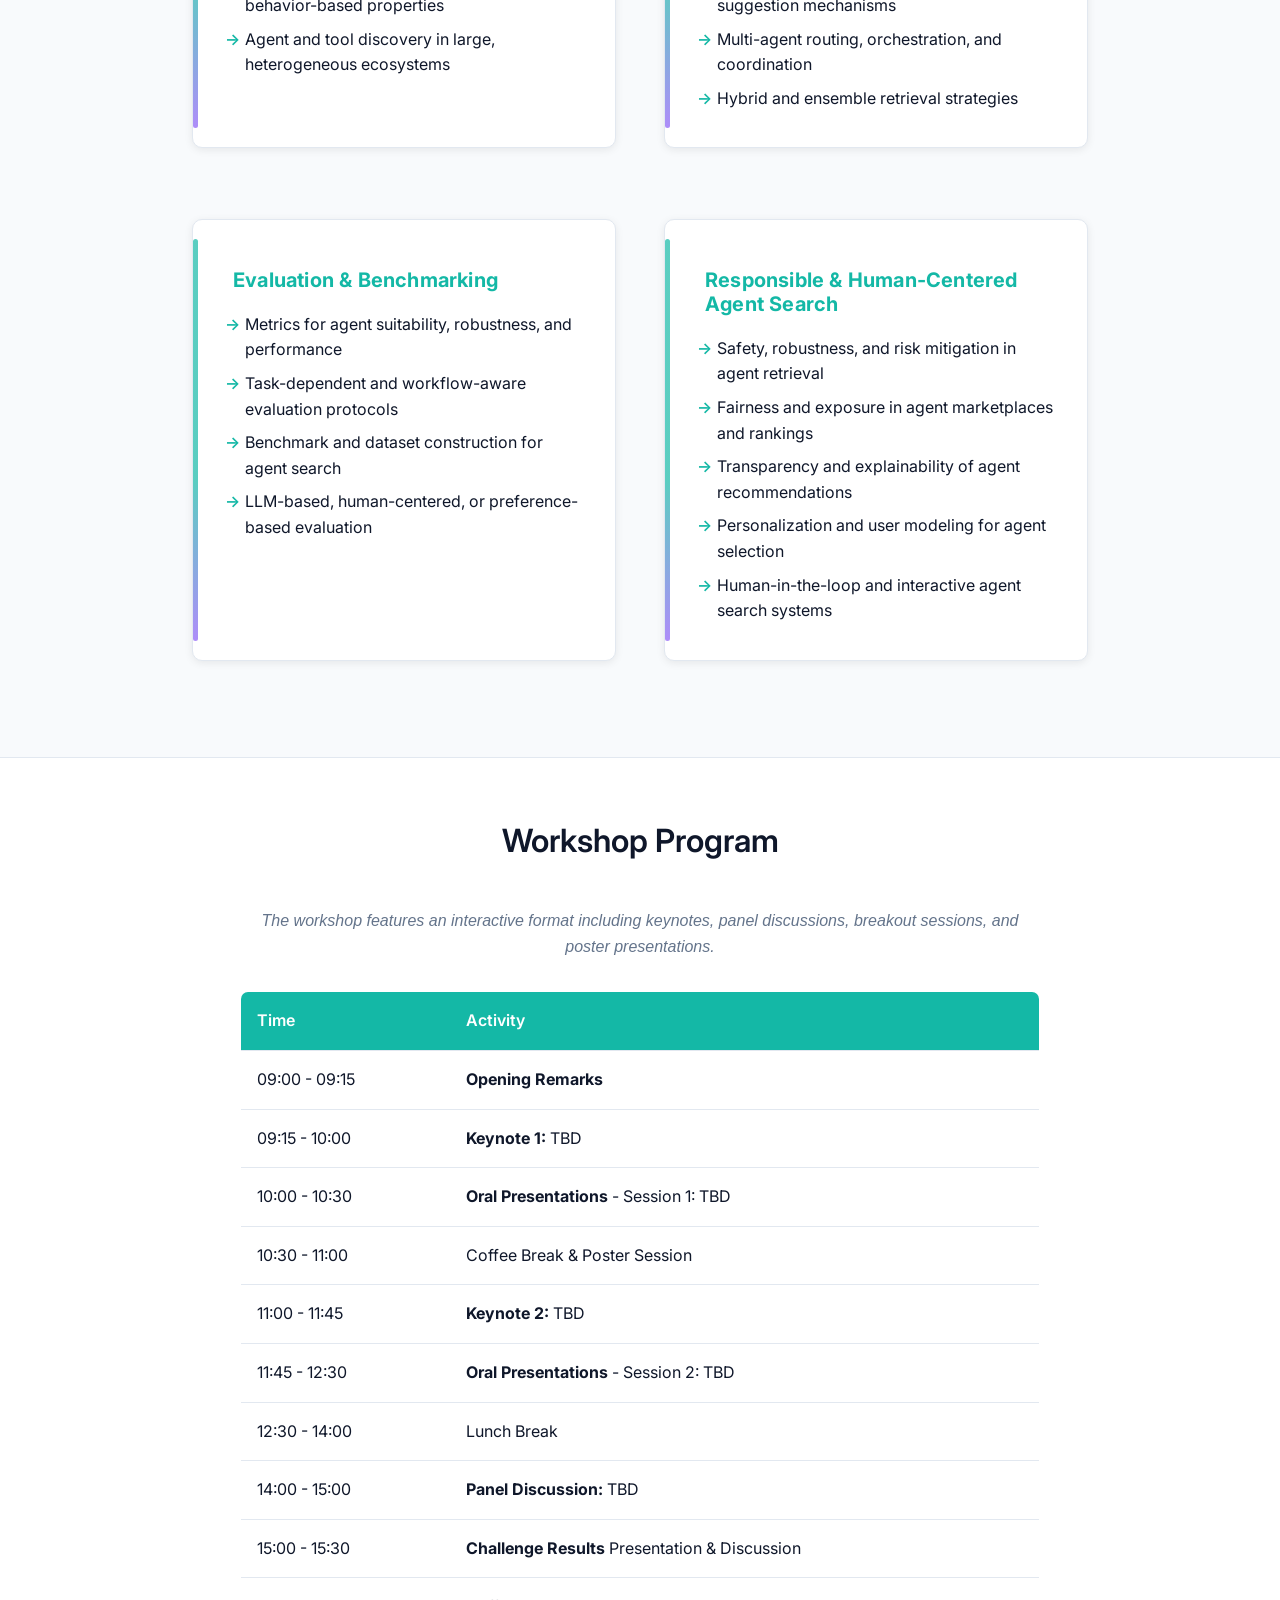
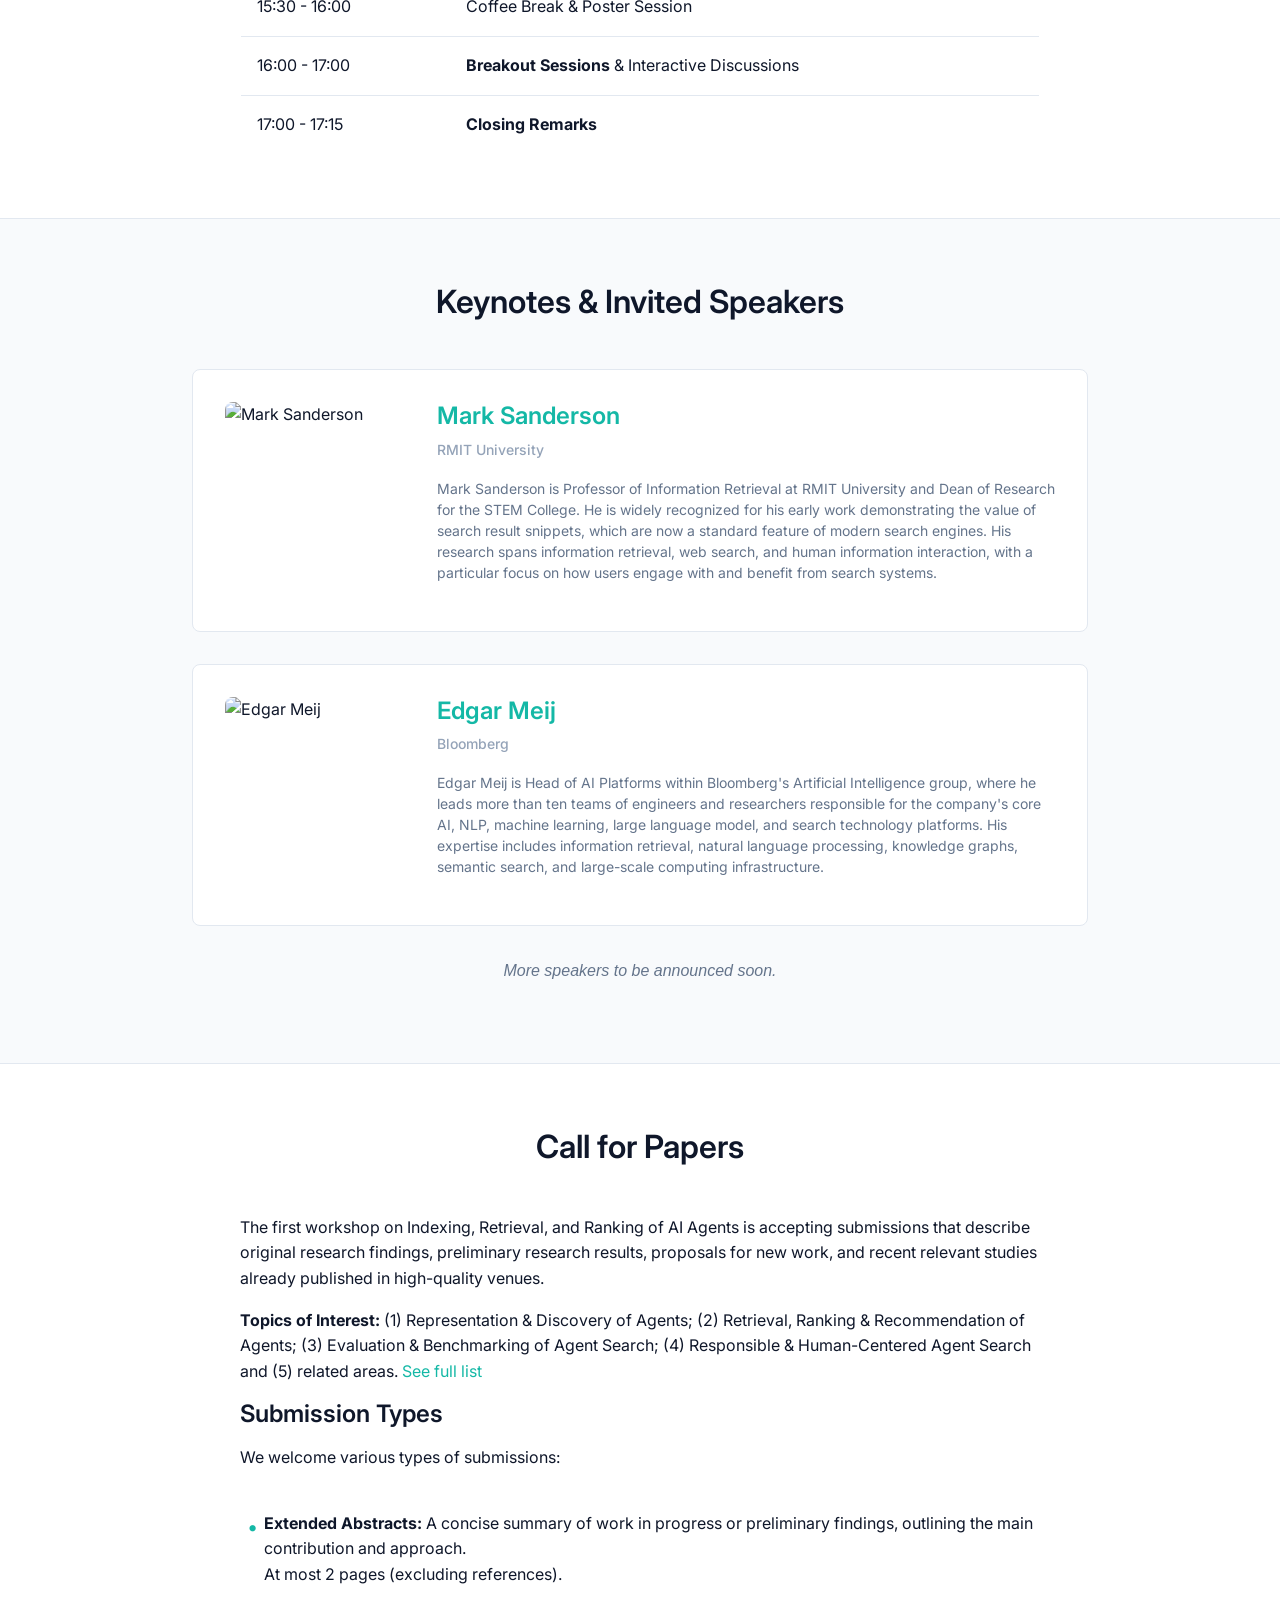
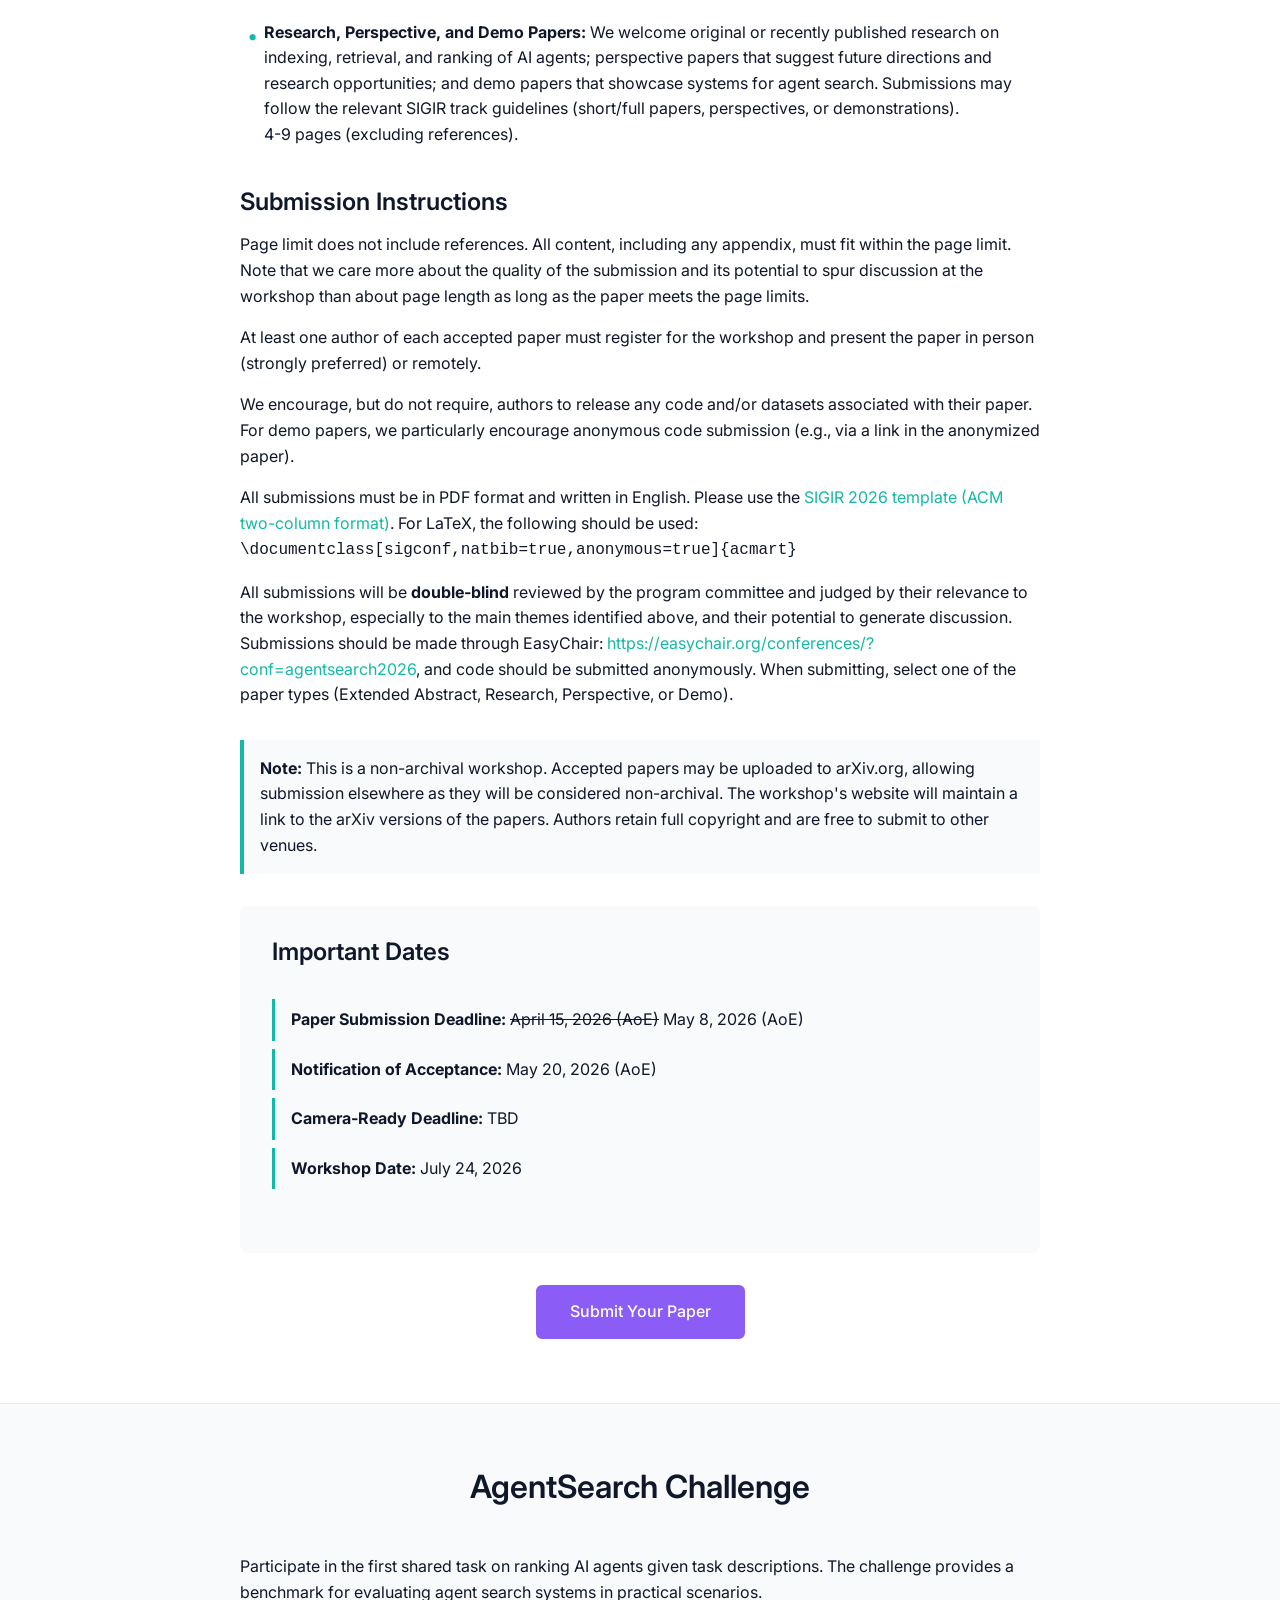
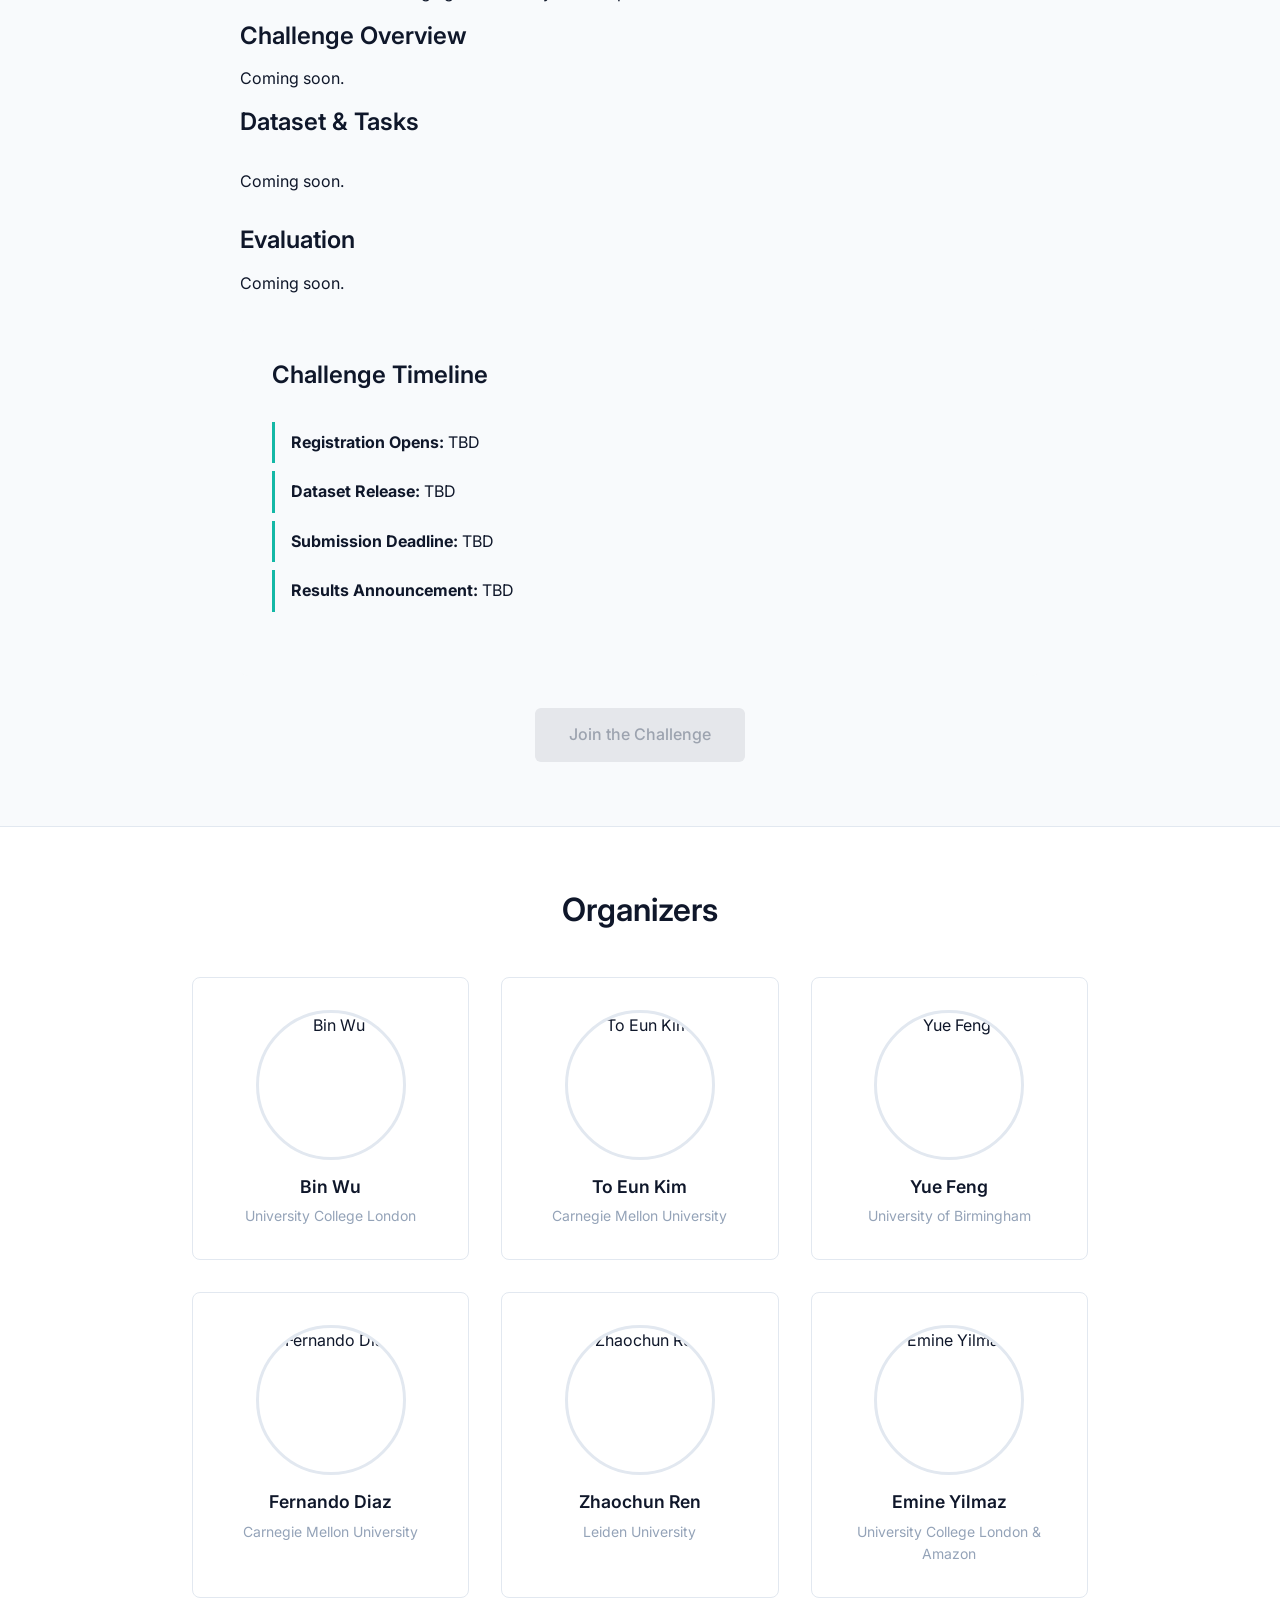
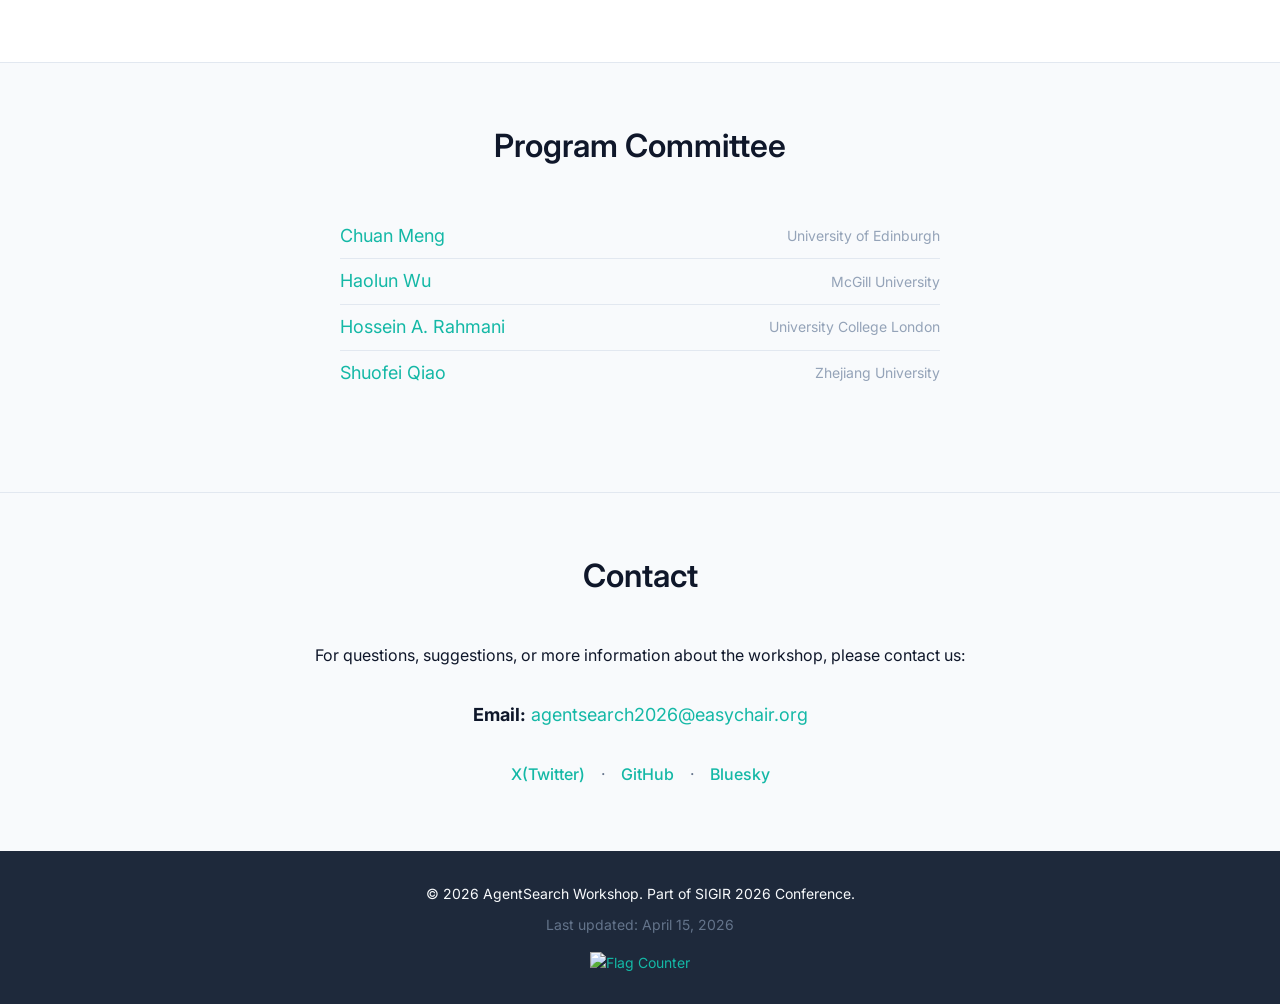
==== commit 7d538fc1: "Update the update date" ====
--- a/index.html
+++ b/index.html
@@ -472,7 +472,7 @@
     <footer class="footer">
         <div class="container">
             <p>&copy; 2026 AgentSearch Workshop. Part of SIGIR 2026 Conference.</p>
-            <p class="footer-update">Last updated: February 14, 2026</p>
+            <p class="footer-update">Last updated: April 15, 2026</p>
             <!-- Visitor Counter -->
             <div class="visitor-counter">
                 <a href="https://info.flagcounter.com/ysKc" target="_blank" rel="noopener noreferrer">
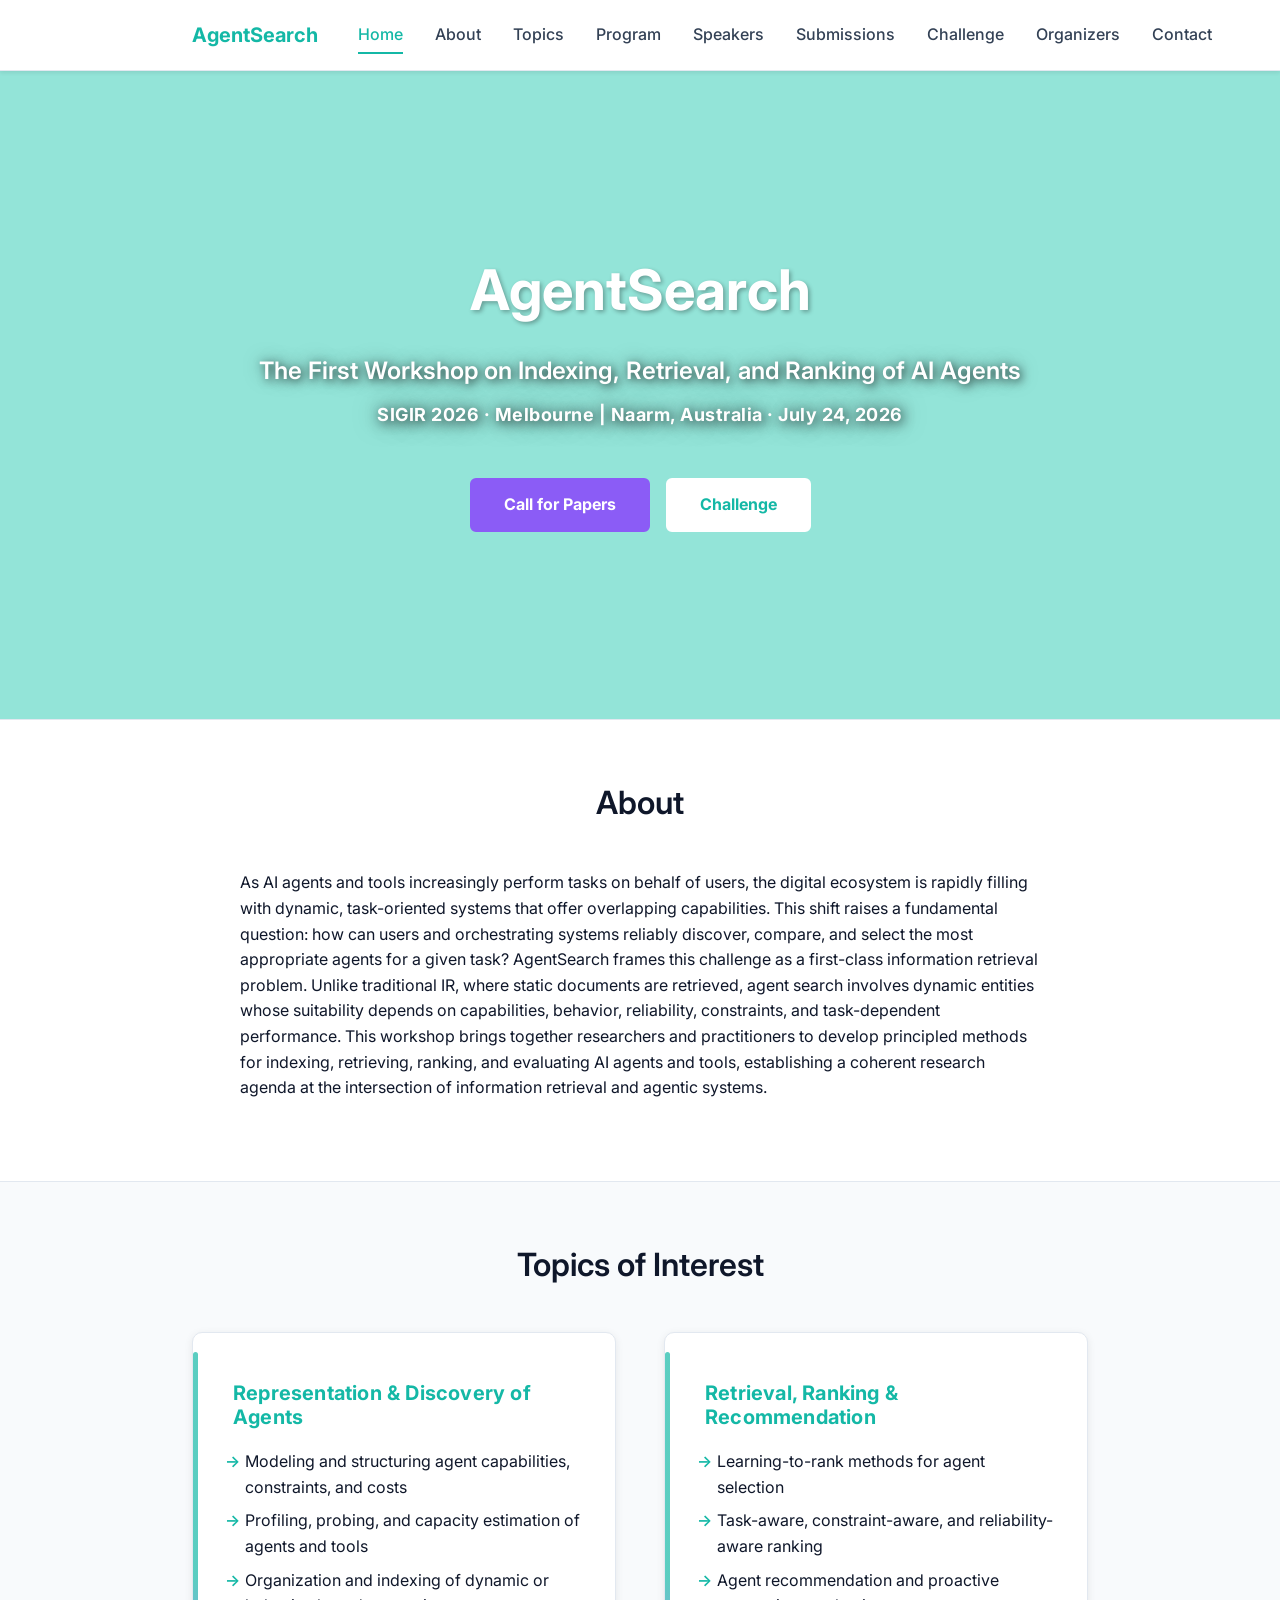
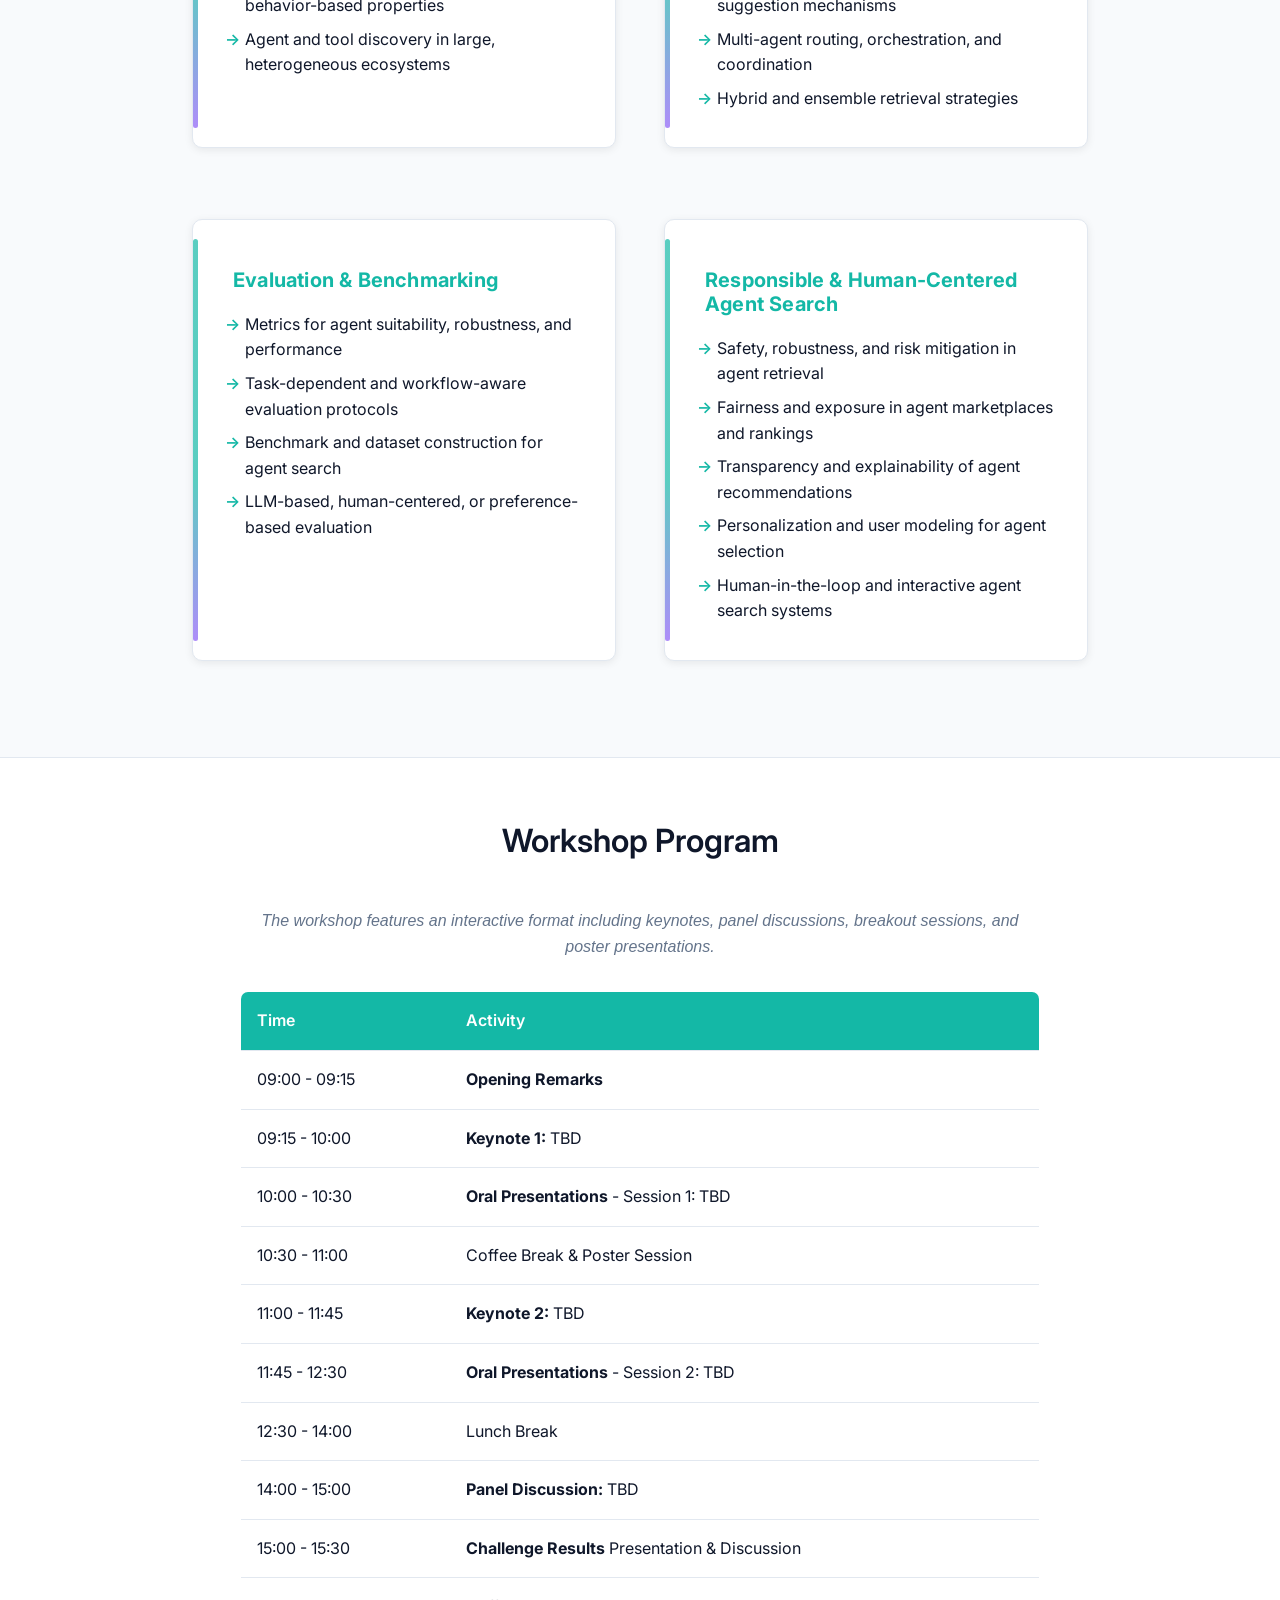
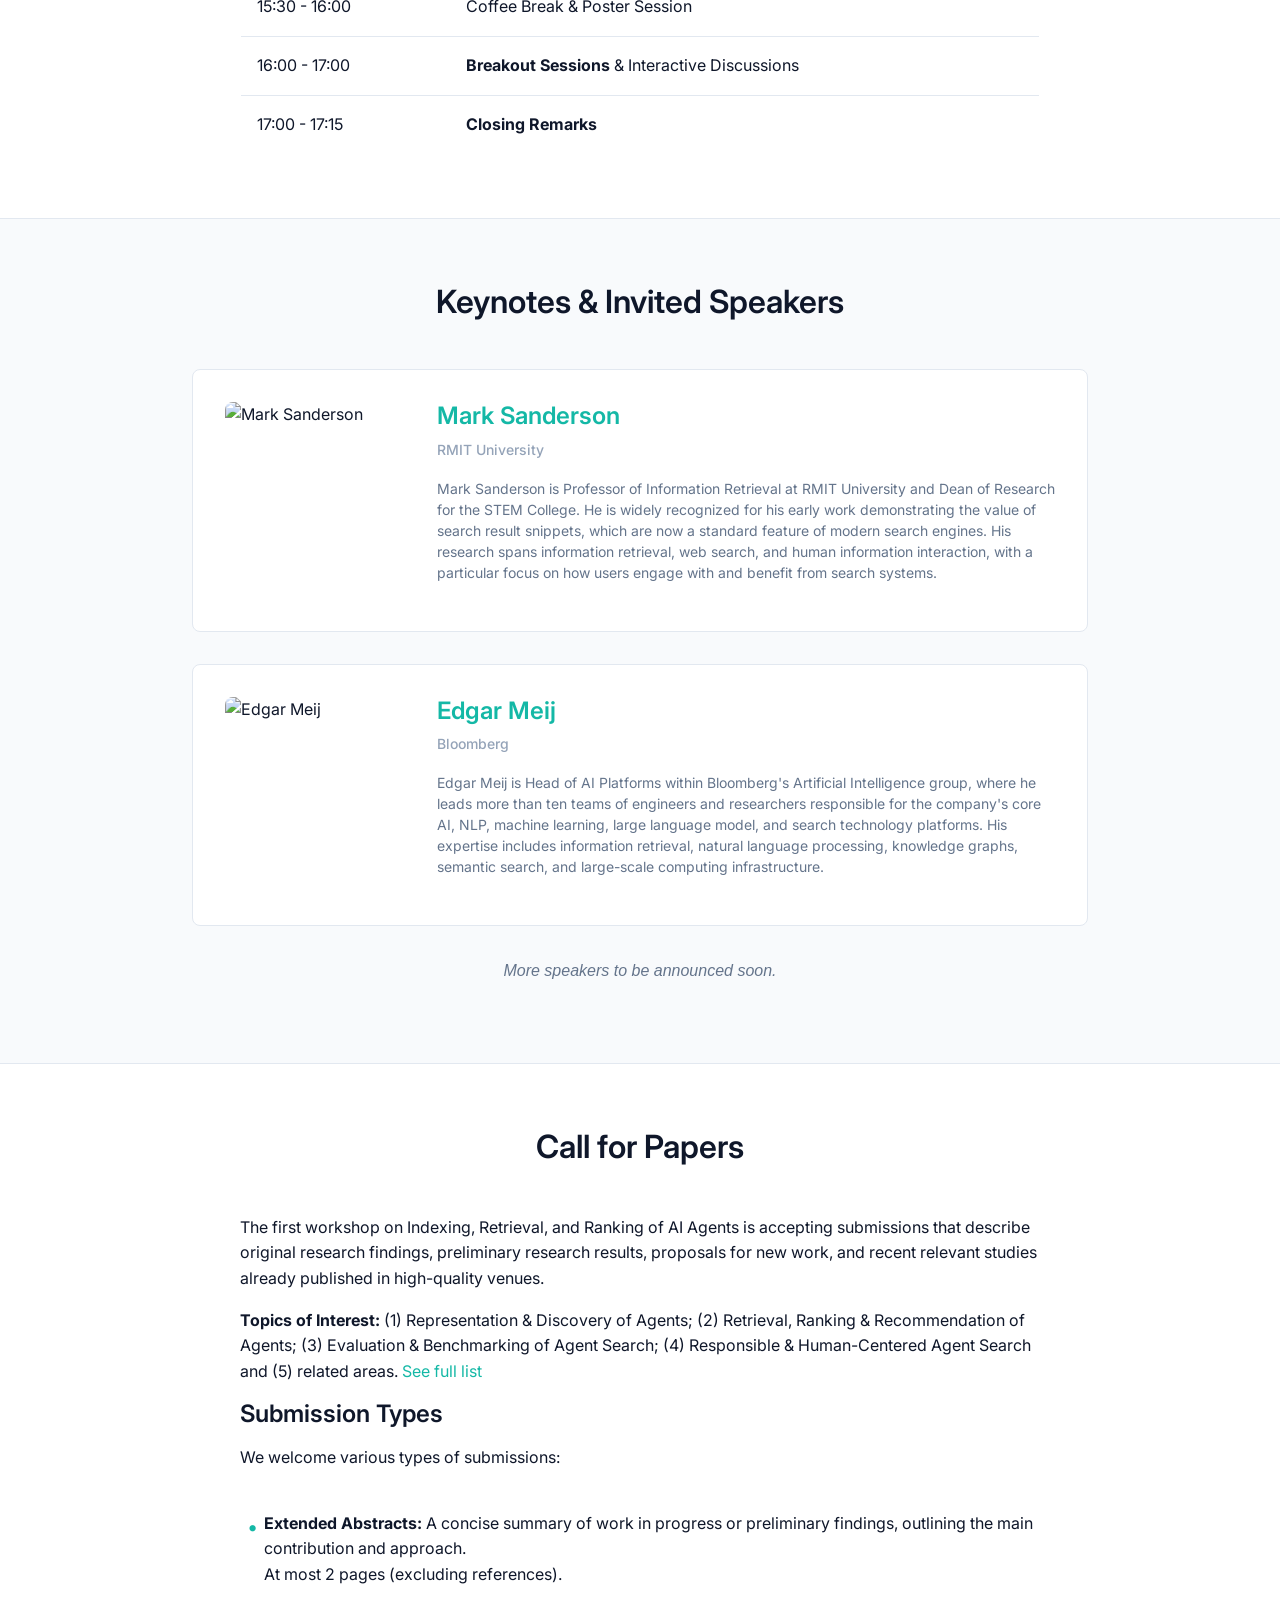
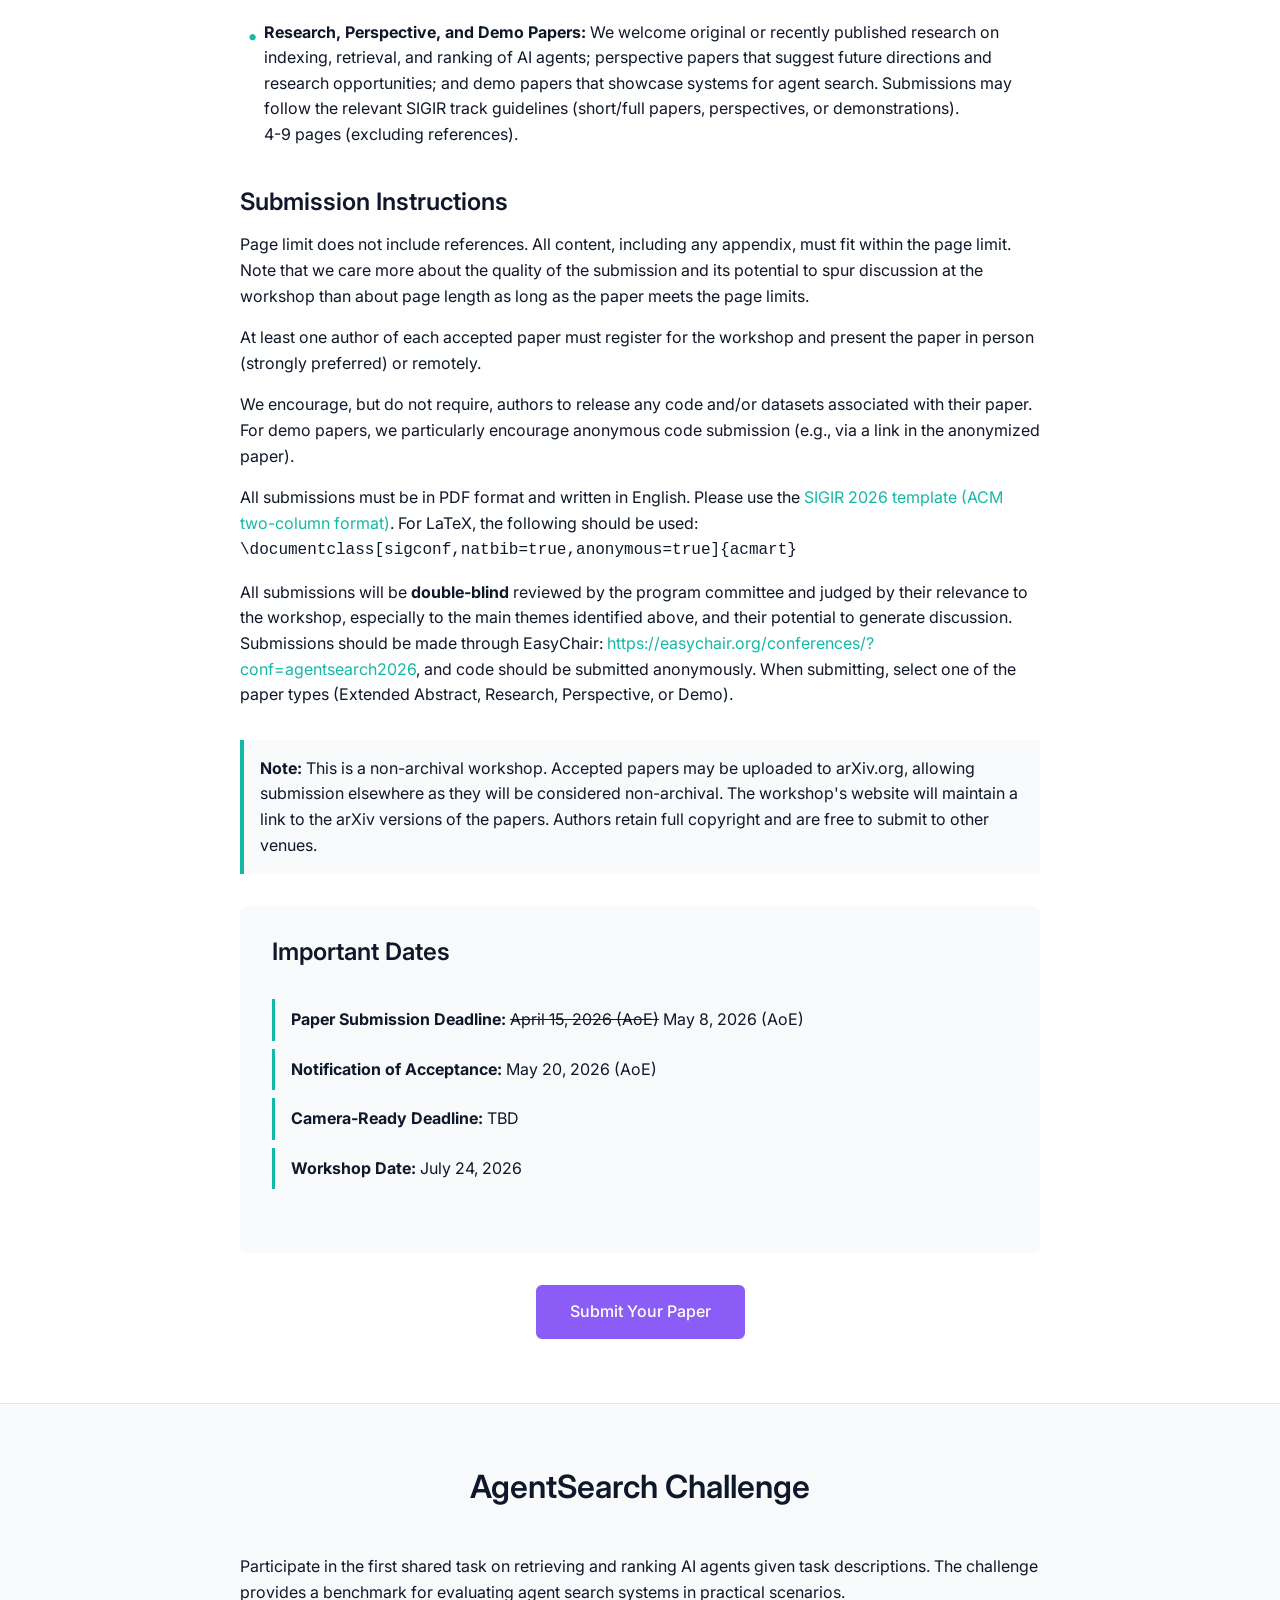
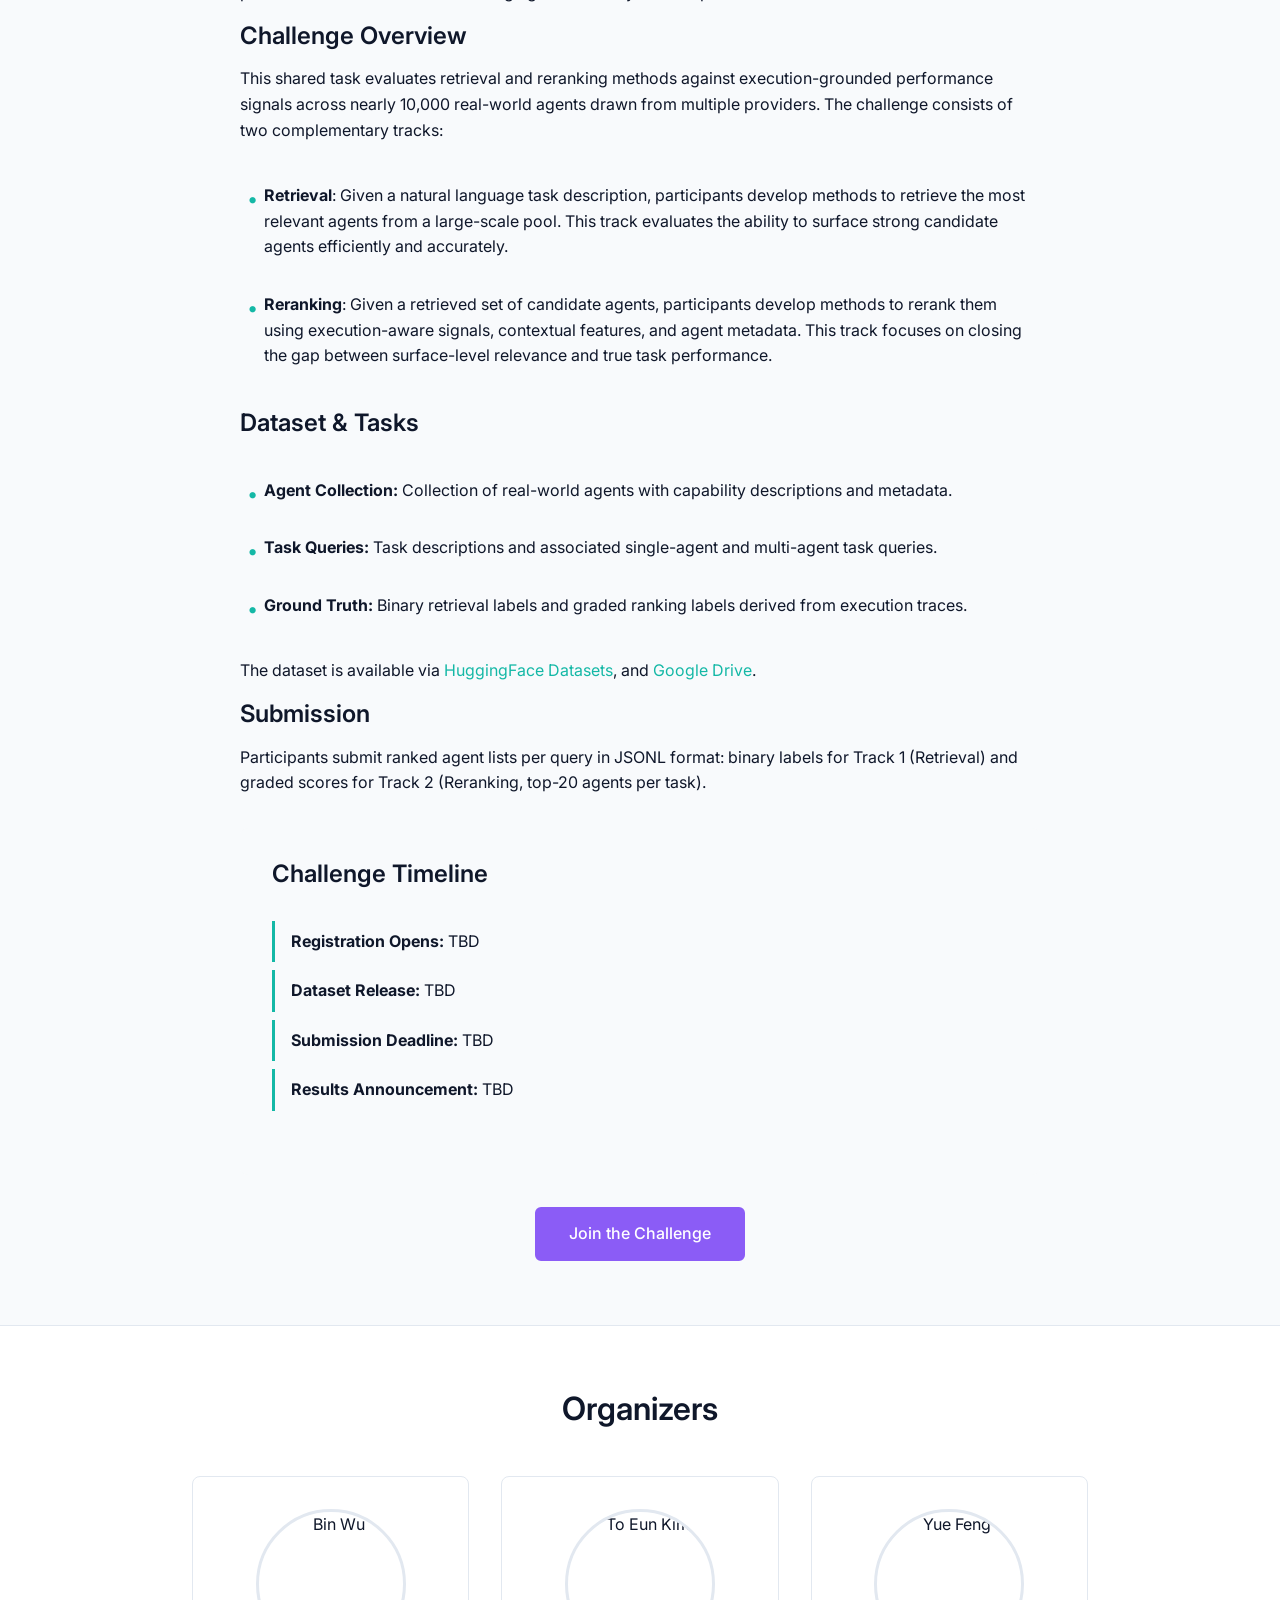
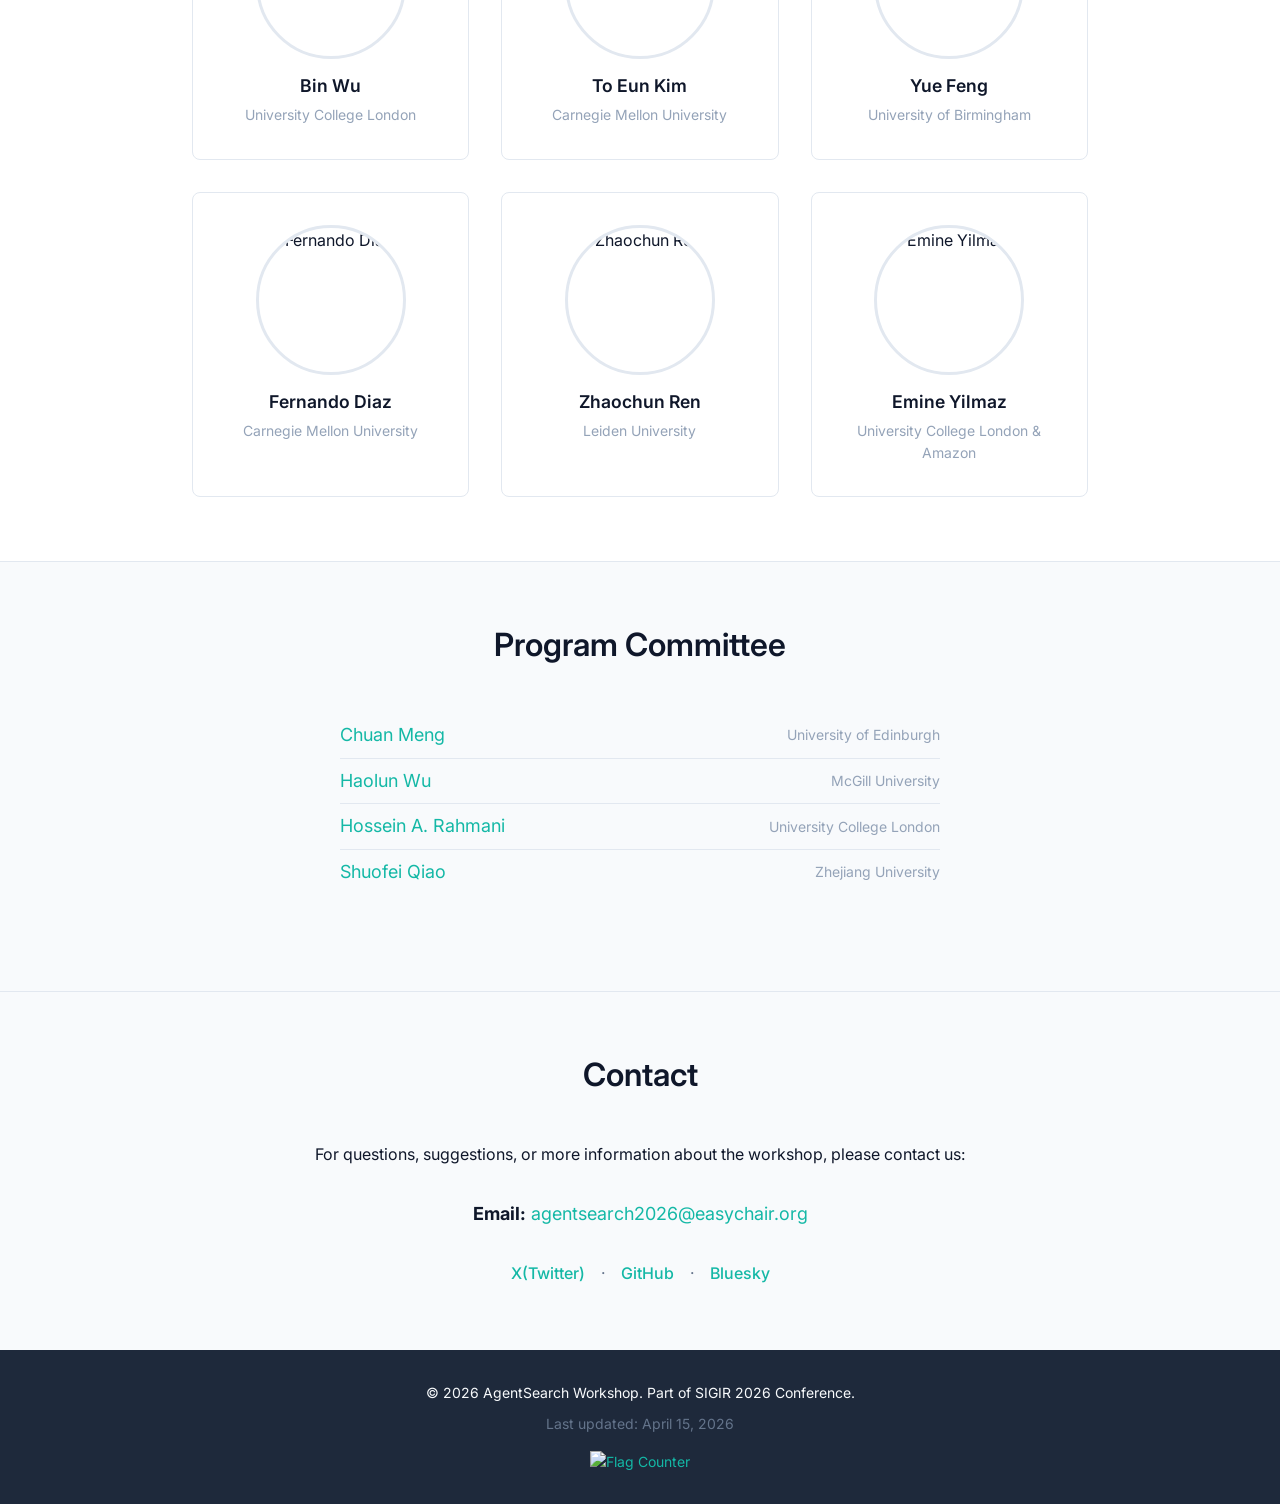
==== commit 5d2a917a: "Added Challenge Section" ====
--- a/index.html
+++ b/index.html
@@ -328,33 +328,26 @@
             <div class="container">
                 <h2 class="section-title">AgentSearch Challenge</h2>
                 <div class="section-content">
-                    <p>Participate in the first shared task on ranking AI agents given task descriptions. The challenge provides a benchmark for evaluating agent search systems in practical scenarios.</p>
-                    
-                    <!-- <h3>Challenge Overview</h3>
-                    <p>Participants will develop systems that rank a collection of AI agents based on their suitability for completing specific tasks. Agents vary in their capabilities, API interfaces, performance characteristics, and domain expertise. The challenge includes diverse tasks spanning multiple domains to test the generalizability of ranking approaches.</p>
-                    
-                    <h3>Dataset & Tasks</h3>
+                    <p>Participate in the first shared task on retrieving and ranking AI agents given task descriptions. The challenge provides a benchmark for evaluating agent search systems in practical scenarios.</p>
+                    
+                    <h3>Challenge Overview</h3>
+                    <p>This shared task evaluates retrieval and reranking methods against execution-grounded performance signals across nearly 10,000 real-world agents drawn from multiple providers. The challenge consists of two complementary tracks:</p>
                     <ul class="challenge-list">
-                        <li><strong>Agent Collection:</strong> 500+ documented AI agents with capability descriptions, API specifications, and performance metadata</li>
-                        <li><strong>Task Queries:</strong> 200+ task descriptions covering information retrieval, data analysis, content generation, and decision support scenarios</li>
-                        <li><strong>Ground Truth:</strong> Relevance judgments based on agent execution results and expert assessments</li>
+                        <li><strong>Retrieval</strong>: Given a natural language task description, participants develop methods to retrieve the most relevant agents from a large-scale pool. This track evaluates the ability to surface strong candidate agents efficiently and accurately.</li>
+                        <li><strong>Reranking</strong>: Given a retrieved set of candidate agents, participants develop methods to rerank them using execution-aware signals, contextual features, and agent metadata. This track focuses on closing the gap between surface-level relevance and true task performance.</li>
                     </ul>
-                    
-                    <h3>Evaluation</h3>
-                    <p>Systems will be evaluated using standard IR metrics (NDCG, MAP, MRR) as well as task-specific metrics considering agent performance, cost, and latency. Participants can submit up to 5 runs for evaluation.</p>
-                     -->
-
-                    <h3>Challenge Overview</h3>
-                    <p>Coming soon.</p>
-                    
-                    <h3>Dataset & Tasks</h3>
+
+                    <h3>Dataset &amp; Tasks</h3>
                     <ul class="challenge-list">
-                        Coming soon.
+                        <li><strong>Agent Collection:</strong> Collection of real-world agents with capability descriptions and metadata.</li>
+                        <li><strong>Task Queries:</strong> Task descriptions and associated single-agent and multi-agent task queries.</li> 
+                        <li><strong>Ground Truth:</strong> Binary retrieval labels and graded ranking labels derived from execution traces.</li>
                     </ul>
-                    
-                    <h3>Evaluation</h3>
-                    <p>Coming soon.</p>
-                    
+                    <p> The dataset is available via <a href="https://huggingface.co/AgentSearch" target="_blank" rel="noopener noreferrer">HuggingFace Datasets</a>, and <a href="https://drive.google.com/drive/folders/1821MfvwzCsTH22IkWwApnkkoeUz9UVTa?usp=sharing" target="_blank" rel="noopener noreferrer">Google Drive</a>.</p>
+
+                    <h3>Submission</h3>
+                    <p>Participants submit ranked agent lists per query in JSONL format: binary labels for Track 1 (Retrieval) and graded scores for Track 2 (Reranking, top-20 agents per task).</p>
+
                     <div class="challenge-timeline">
                         <h3>Challenge Timeline</h3>
                         <ul class="dates-list">
@@ -364,10 +357,9 @@
                             <li><strong>Results Announcement:</strong> TBD</li>
                         </ul>
                     </div>
-                    
+
                     <div class="challenge-button-wrapper">
-                        <!-- <a href="https://github.com/agentsearch/challenge-2026" class="btn btn-primary" target="_blank" rel="noopener noreferrer">Join the Challenge</a> -->
-                        <a class="btn btn-disabled" target="_blank" rel="noopener noreferrer">Join the Challenge</a>
+                        <a href="https://agent-search.github.io/agentsearch-challenge" class="btn btn-primary" target="_blank" rel="noopener noreferrer">Join the Challenge</a>
                     </div>
                 </div>
             </div>
